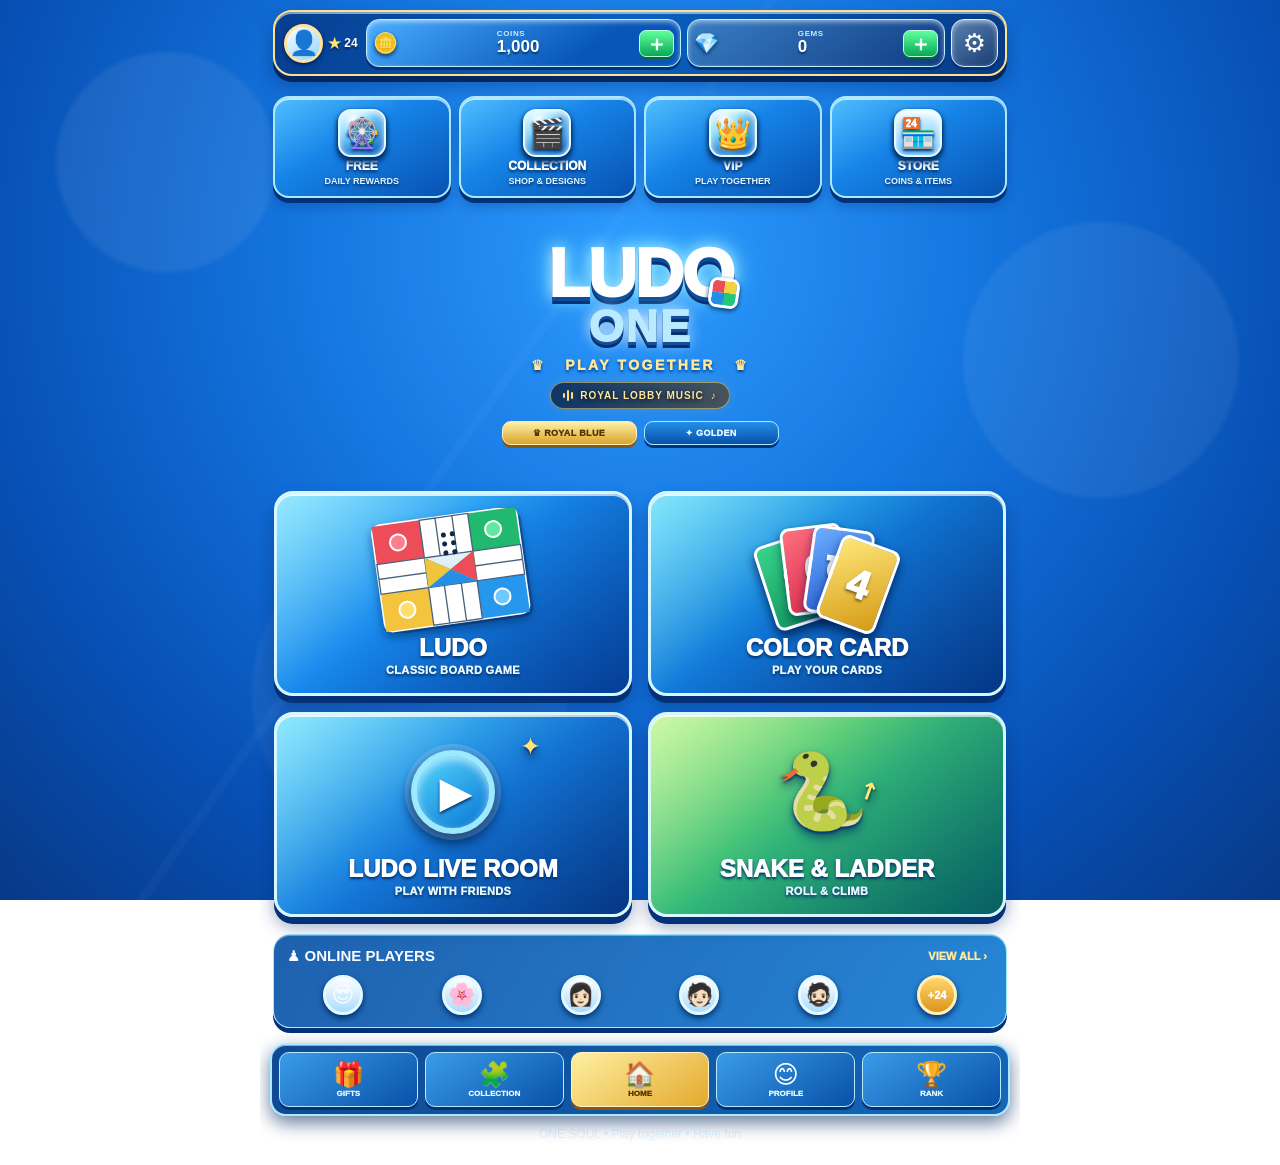
==== index.html @ 51351e47 "Update index.html" ====
<!doctype html>
<html lang="en">
<head>
<meta charset="utf-8">
<meta name="viewport" content="width=device-width,initial-scale=1,maximum-scale=1,user-scalable=no">
<meta name="theme-color" content="#07152f">
<title>ONE SOUL — Play Together</title>
<style>
:root{--bg:#06132c;--panel:#10284d;--line:#70dcff;--gold:#ffd66b;--muted:#b9cce7;--red:#ef405b;--green:#18c987;--yellow:#f5c844;--blue:#329bff}
*{box-sizing:border-box}body{margin:0;min-height:100vh;color:#f7fbff;font-family:Inter,Arial,system-ui,sans-serif;background:radial-gradient(ellipse at 50% -8%,#245aa0 0,#102b57 32%,#06152f 72%,#030a1b 100%)}button,input,select{font:inherit}button{cursor:pointer;color:inherit;border:0}.screen{display:none;min-height:100vh;max-width:760px;margin:auto;padding:14px 15px 28px}.screen.active{display:block}.top{display:flex;align-items:center;justify-content:space-between;gap:9px;padding:10px 12px;margin-bottom:15px;border:1px solid #8feaff66;border-radius:17px;background:linear-gradient(120deg,#0b2046eF,#1b4c85df);box-shadow:0 9px 24px #0005}.brand{font-size:clamp(14px,4vw,20px);font-weight:1000;letter-spacing:.7px;text-shadow:0 0 12px #4bdcff}.btn{padding:10px 13px;border-radius:12px;background:linear-gradient(180deg,#31caff,#0860d7);border:1px solid #a5edff;box-shadow:0 4px 0 #063477;font-weight:900}.btn:active,.wide:active,.game:active{transform:translateY(2px);filter:brightness(1.08)}.panel{padding:17px;border-radius:22px;border:1px solid #72dfff99;background:linear-gradient(145deg,#173c70eF,#0a1d3eF2);box-shadow:0 12px 28px #0005,inset 0 1px #ffffff25}h2{text-align:center;margin:5px 0 15px;font-size:21px;text-shadow:0 2px 10px #42bfff}.note{text-align:center;color:var(--muted);font-size:12px;line-height:1.5;margin:10px 0}.logo{text-align:center;font-size:clamp(58px,16vw,94px);font-weight:1000;line-height:.83;letter-spacing:-5px;margin:27px 0 13px;text-shadow:0 5px 0 #06112a,0 0 30px #48dfff}.logo .crown{display:block;font-size:43px;letter-spacing:0;margin-bottom:10px}.logo span:last-child{display:block;color:#ffdb55;text-shadow:0 5px 0 #814000,0 0 23px #ffc83d}.tagline{text-align:center;color:#d9f5ff;font-size:clamp(15px,4vw,21px);font-weight:800;text-shadow:0 0 13px #4bdcff;margin:18px 0 20px}.wallet{display:grid;grid-template-columns:1fr 1fr;gap:11px;margin:16px 0 5px}.wallet button,.wallet>div{padding:13px 8px;border-radius:17px;border:1px solid #a4eaff;background:linear-gradient(145deg,#174a8b,#0a2047);box-shadow:0 5px 0 #020b20;text-align:center;font-weight:900}.wallet strong{display:block;font-size:23px;color:var(--gold);margin-top:4px}.wallet .diamond strong{color:#9beaff}.subline{text-align:center;color:#c4d9f2;font-size:11px;margin:8px 0 15px}.menu{display:grid;grid-template-columns:repeat(2,minmax(0,1fr));gap:13px;margin:18px 0}.game{position:relative;overflow:hidden;min-height:155px;border-radius:24px;border:2px solid #d8f8ff;background:linear-gradient(145deg,#3bd8ff,#1262d5 58%,#09245f);box-shadow:0 8px 0 #02091c,0 0 22px #35cfff35,inset 0 1px #fff;font-size:21px;font-weight:1000;text-shadow:0 3px 5px #001638}.game:before{content:"";position:absolute;inset:0;background:linear-gradient(135deg,#ffffff38,transparent 42%,#00113b55)}.game b{display:block;font-size:57px;margin-bottom:8px;filter:drop-shadow(0 5px 4px #00143c99)}.game>*{position:relative}.g2{background:linear-gradient(145deg,#61ffd0,#0aa77e 58%,#064d69)}.g3{background:linear-gradient(145deg,#b6ff8d,#18b982 58%,#07506c)}.wide{width:100%;padding:13px;border-radius:14px;background:linear-gradient(#2ed1ff,#0758d0);border:1px solid #b5f2ff;box-shadow:0 5px 0 #05285f;font-weight:1000}.gold{background:linear-gradient(#ffe38a,#df8a12)!important;color:#4d2800!important;border-color:#fff0b7!important;box-shadow:0 5px 0 #7e4505!important}.select-grid{display:grid;grid-template-columns:1fr 1fr;gap:13px;margin:20px 0}.select-card{min-height:160px;border-radius:22px;border:1px solid #b5efff;background:linear-gradient(145deg,#2368b7,#0b2555);box-shadow:0 7px 0 #020b20;padding:15px 8px;font-weight:1000}.select-card b{display:block;font-size:47px;margin-bottom:8px}.select-card small{display:block;color:#d2edff;font-size:11px;margin-top:7px}.field{margin:12px 0}.field label{display:block;font-weight:900;margin-bottom:6px}.field input,.field select,input[type=text]{width:100%;padding:12px;border:1px solid #8adfff;border-radius:11px;background:#f8fbff;color:#10264a}.profilepreview{display:flex;justify-content:center;margin:12px}.avatar{width:66px;height:66px;border-radius:50%;display:grid;place-items:center;background:linear-gradient(#fff,#a9d8ff);color:#143b78;font-size:32px;overflow:hidden;border:2px solid #d9f8ff;box-shadow:0 4px 12px #0005}.avatar img{width:100%;height:100%;object-fit:cover}.players{display:grid;grid-template-columns:1fr 1fr;gap:9px;margin:10px 0}.player{display:flex;align-items:center;gap:7px;min-width:0;padding:7px;border-radius:15px;background:linear-gradient(135deg,#1c5797,#09244d);border:1px solid #65c9ff66;box-shadow:0 4px 0 #020b20}.player.active{outline:2px solid #ffe17a;box-shadow:0 0 15px #ffe17a66}.player .avatar{width:39px;height:39px;flex:0 0 39px;font-size:20px}.pinfo{min-width:0;flex:1;text-align:center}.pname{font-size:clamp(10px,3vw,14px);font-weight:1000;white-space:nowrap;overflow:hidden;text-overflow:ellipsis}.status{font-size:9px;color:#c8f5e1;margin-top:3px}.mini-dice{width:43px;height:43px;flex:0 0 43px;border-radius:10px;background:linear-gradient(#fff,#d8e9ff);color:#12366b;font-size:25px;font-weight:1000;box-shadow:0 3px 0 #7895bd;padding:0}.mini-dice:disabled{opacity:.4}.rolling{animation:spin .35s linear infinite}@keyframes spin{to{transform:rotate(360deg)}}.board-shell{padding:7px;border-radius:22px;background:linear-gradient(145deg,#dffaff,#20527f 20%,#020b20 85%);border:2px solid #c7f5ff;box-shadow:0 13px 25px #0009,0 0 25px #20caff55}.board{position:relative;width:100%;aspect-ratio:1;display:grid;grid-template-columns:repeat(15,1fr);grid-template-rows:repeat(15,1fr);gap:1px;background:#6f8aa7;border:2px solid white;overflow:hidden;border-radius:7px}.cell{position:relative;display:flex;align-items:center;justify-content:center;min-width:0;min-height:0;background:linear-gradient(145deg,#fff,#dce8f5)}.cell.path{background:linear-gradient(145deg,#fff,#e5eef8)}.cell.redhome{background:linear-gradient(145deg,#ff8294,#b90032)}.cell.greenhome{background:linear-gradient(145deg,#83ffc1,#007a49)}.cell.yellowhome{background:linear-gradient(145deg,#fff1a0,#a87900)}.cell.bluehome{background:linear-gradient(145deg,#9be0ff,#0056a6)}.cell.home-lane.redlane{background:#ff718b}.cell.home-lane.greenlane{background:#49e99a}.cell.home-lane.yellowlane{background:#ffdf49}.cell.home-lane.bluelane{background:#50baff}.cell.safe:after{content:"★";font-size:clamp(7px,2vw,14px);color:#49627e;text-shadow:0 1px white}.yard{position:absolute;width:40%;height:40%;padding:5%;display:grid;grid-template-columns:1fr 1fr;grid-template-rows:auto 1fr 1fr;gap:7%;z-index:4;border:2px solid #fff;border-radius:5px;box-shadow:inset 0 0 18px #001b4d66,0 4px 8px #00132b99}.yard.inactive{display:none}.redyard{top:0;left:0;background:linear-gradient(145deg,#ff657d,#8d0028)}.greenyard{top:0;right:0;background:linear-gradient(145deg,#59f0a8,#004b2c)}.yellowyard{bottom:0;right:0;background:linear-gradient(145deg,#fff08b,#785300)}.blueyard{bottom:0;left:0;background:linear-gradient(145deg,#67caff,#003568)}.yard-name{grid-column:1/-1;text-align:center;font-size:clamp(7px,1.8vw,12px);font-weight:1000;white-space:nowrap;overflow:hidden;text-overflow:ellipsis;text-shadow:0 2px 3px #00132b}.yard-slot{position:relative;border-radius:50%;background:radial-gradient(circle at 30% 22%,#fff,#dce8f5 75%,#9bb2cc);border:2px solid white;box-shadow:inset 0 3px 6px #61799466,0 3px 5px #00132b99}.centerpiece{position:absolute;left:40%;top:40%;width:20%;height:20%;z-index:2;background:conic-gradient(#ef405b 0 25%,#18c987 0 50%,#f5c844 0 75%,#329bff 0);clip-path:polygon(50% 0,100% 50%,50% 100%,0 50%);border:2px solid white;filter:drop-shadow(0 3px 4px #00132b)}.token{position:absolute;width:78%;height:88%;z-index:5;padding:0;border:0;background:transparent;overflow:visible;filter:drop-shadow(0 3px 3px #00132dcc)}.pawn-body{position:absolute;left:12%;bottom:2%;width:76%;height:58%;clip-path:polygon(34% 0,66% 0,100% 100%,0 100%);background:linear-gradient(90deg,var(--pd),var(--pm) 25%,var(--pl) 45%,white 50%,var(--pm) 75%,var(--pd));display:block}.pawn-neck{position:absolute;left:39%;top:34%;width:22%;height:22%;background:linear-gradient(90deg,var(--pd),var(--pl),white,var(--pm),var(--pd));display:block}.pawn-head{position:absolute;left:23%;top:0;width:54%;height:54%;border-radius:50%;background:radial-gradient(ellipse at 30% 22%,white,var(--pl) 24%,var(--pm) 60%,var(--pd));border:1px solid white;box-shadow:inset -4px -5px 7px #0008,0 3px 5px #00132dcc;display:block}.token.red{--pd:#85001e;--pm:#ed123b;--pl:#ff9bad}.token.green{--pd:#004c29;--pm:#08ad5c;--pl:#a0ffd0}.token.yellow{--pd:#805000;--pm:#efb900;--pl:#fff2a0}.token.blue{--pd:#00356e;--pm:#087bdc;--pl:#a9e2ff}.token.selectable{outline:2px solid #fff;outline-offset:2px;border-radius:50%;animation:pulse .7s infinite alternate}@keyframes pulse{to{outline-color:#ffe66d;filter:drop-shadow(0 0 5px #ffe66d)}}.yard-slot .token{width:86%;height:88%}.turnline{text-align:center;color:#ffe58b;font-weight:1000;margin:11px 0 5px}.chat{margin-top:12px;background:#071a3c;border:1px solid #4ca9e8;border-radius:15px;padding:10px}.messages{height:76px;overflow:auto;background:#102d61;border-radius:9px;padding:7px;font-size:12px}.msg{padding:5px 9px;margin:3px 0;width:max-content;max-width:90%;background:#c5f4ff;color:#092453;border-radius:10px;font-weight:700}.msg.me{margin-left:auto;background:#d7ffb8}.chatrow{display:flex;gap:6px;margin-top:7px}.chatrow input{min-width:0;flex:1;border-radius:9px;padding:9px;border:1px solid #8bdcff}.emoji{display:flex;gap:5px;overflow:auto;margin:7px 0}.emoji button{background:#183d91;border-radius:8px;padding:5px;font-size:18px}.card{height:170px;width:125px;margin:20px auto;background:#fff;color:#16316c;border:5px solid #ffe26a;border-radius:16px;display:grid;place-items:center;font-size:55px;font-weight:1000}.gift-grid{display:grid;grid-template-columns:repeat(2,1fr);gap:10px;margin-top:14px}.gift-item{border:1px solid #ffe5a0;border-radius:16px;padding:12px 8px;text-align:center;background:linear-gradient(145deg,#274f91,#0a2356);box-shadow:0 4px 0 #020d2d}.gift-emoji{font-size:34px}.gift-item b{display:block;margin:5px}.gift-item small{display:block;color:#ffe98b;margin-bottom:8px}.gift-item button{width:100%;border-radius:9px;padding:8px;background:linear-gradient(#ffdf74,#e58b12);color:#512800;font-weight:1000}.snakeboard{display:grid;grid-template-columns:repeat(10,1fr);gap:2px;background:#06143b;padding:4px}.snakecell{aspect-ratio:1;background:#eaf5ff;color:#13295c;display:grid;place-items:center;font-size:clamp(8px,2.3vw,14px);font-weight:900}.online-row{display:flex;justify-content:space-between;align-items:center;padding:10px 12px;margin:8px 0;border-radius:12px;background:#0b2852;border:1px solid #4d9bd0}.dot{display:inline-block;width:8px;height:8px;border-radius:50%;background:#24e28e;margin-right:6px;box-shadow:0 0 8px #24e28e}.muted{color:#bfd4ed;font-size:12px}@media(max-width:390px){.screen{padding:10px}.game{min-height:135px}.player{gap:4px;padding:5px}.player .avatar{width:34px;height:34px;flex-basis:34px}.mini-dice{width:37px;height:37px;flex-basis:37px}.board-shell{padding:5px}.yard{padding:4.8%;gap:6%}}
</style>

<style id="royal-theme-upgrade">
/* ONE SOUL visual upgrade — presentation only; original game logic is preserved. */
:root{--royal-navy:#07142f;--royal-blue:#123b79;--royal-mid:#1d56a5;--royal-gold:#e9bd58;--royal-light:#fff0bd}
body{background:radial-gradient(ellipse at 50% -12%,#285ca5 0,#142f61 34%,#07142f 74%,#030817 100%);background-attachment:fixed}
.screen{max-width:790px;padding:clamp(12px,3vw,22px) clamp(11px,3vw,20px) 32px}
.top{border:1px solid #e8c76c88;background:linear-gradient(120deg,#081a3bF2,#174783ed 58%,#0b2449f2);box-shadow:0 10px 28px #0007,inset 0 1px #ffffff24;backdrop-filter:blur(10px)}
.brand{color:#fff3c8;text-shadow:0 0 14px #e6bd5b66;letter-spacing:1px}
.panel{border:1px solid #e6c36d99;background:linear-gradient(145deg,#173b70f2,#091b3bf5);box-shadow:0 15px 34px #0007,inset 0 1px #ffffff24}
h2{color:#ffe5a0;text-shadow:0 2px 12px #d49a2d55}
.btn,.wide{background:linear-gradient(180deg,#2b68b7,#103b7e);border:1px solid #e8ce8a;box-shadow:0 4px 0 #061b3d,0 7px 18px #0004}
.btn{border-radius:13px}.wide{border-radius:15px;letter-spacing:.35px}
.gold{background:linear-gradient(180deg,#fff0b4,#dca83e 58%,#a86c18)!important;color:#392303!important;border:1px solid #fff1bd!important;box-shadow:0 5px 0 #68420f,0 8px 18px #0005!important}
.logo{color:#fff5d4;text-shadow:0 5px 0 #07152d,0 0 32px #5aaaff}
.logo span:last-child{color:#f5d47a;text-shadow:0 4px 0 #70450c,0 0 24px #e8b84f}
.tagline{color:#f0e5c7;text-shadow:0 0 13px #397ac4}
.wallet button,.wallet>div{border:1px solid #e6c66f;background:linear-gradient(145deg,#1b4c8b,#0a2046);box-shadow:0 5px 0 #06132c,0 8px 18px #0004}
.wallet strong{color:#ffe09a}.wallet .diamond strong{color:#b8e7ff}
.game{border:1px solid #f4d88d;background:linear-gradient(145deg,#4c8dd1,#1a4d94 60%,#0b2452);box-shadow:0 8px 0 #06132b,0 0 22px #e1b85820,inset 0 1px #fff8;border-radius:22px}
.game.g2{background:linear-gradient(145deg,#d7b75f,#98702a 60%,#513913)}
.game.g3{background:linear-gradient(145deg,#b9d9a1,#3b815e 60%,#164432)}
.select-card{border:1px solid #e7ca7d;background:linear-gradient(145deg,#2864a9,#0b2857);box-shadow:0 7px 0 #06132b,0 9px 20px #0004}
.select-card small{color:#f4e6c3}
.player{background:linear-gradient(135deg,#1b4d85,#0a2044);border:1px solid #d4b45f77;box-shadow:0 4px 0 #06132b}
.player.active{outline:2px solid #f4d47e;box-shadow:0 0 17px #eac45c66}
.board-shell{background:linear-gradient(145deg,#fff0bd,#9c7939 20%,#07142d 85%);border:2px solid #f1d58b;box-shadow:0 14px 28px #000a,0 0 24px #d7ad4b35}
.turnline{color:#ffe5a0;text-shadow:0 1px 8px #0008}
.chat{background:#081a38;border:1px solid #b48c42}.messages{background:#102a51}
.chatrow input{border:1px solid #d8bd77}
.note,.subline{color:#d7e2f3}
.field label{color:#ffebbd}
.royal-theme-switch{display:flex;gap:9px;justify-content:center;flex-wrap:wrap;margin:15px 0 10px}
.royal-theme-switch button{min-width:135px;padding:10px 15px;border-radius:999px;border:1px solid #f1d78f;background:linear-gradient(145deg,#163d73,#091c3b);color:#fff1c5;font-weight:900;letter-spacing:.35px;box-shadow:0 4px 12px #0004}
.royal-theme-switch button[aria-pressed="true"]{background:linear-gradient(145deg,#fff0b4,#d9a33a);color:#382506;box-shadow:0 0 0 2px #fff4cf,0 5px 15px #0005}
body[data-theme="golden"]{background:radial-gradient(ellipse at 50% -10%,#73521e 0,#30254a 34%,#111329 76%,#070914 100%)}
body[data-theme="golden"] .top{background:linear-gradient(120deg,#211936f5,#59401ff0 58%,#1a1930f5);border-color:#f5d98b}
body[data-theme="golden"] .panel{background:linear-gradient(145deg,#40304a,#17182e);border-color:#eac56b}
body[data-theme="golden"] .btn,body[data-theme="golden"] .wide{background:linear-gradient(180deg,#f4d985,#b98229);color:#382409;border-color:#fff0bd;box-shadow:0 4px 0 #68451b,0 7px 18px #0005}
body[data-theme="golden"] .gold,body[data-theme="golden"] .royal-theme-switch button[aria-pressed="true"]{background:linear-gradient(180deg,#fff2bd,#d6a13d)!important;color:#382409!important}
body[data-theme="golden"] .brand,body[data-theme="golden"] h2,body[data-theme="golden"] .turnline{color:#ffe8a8}
body[data-theme="golden"] .logo span:last-child{color:#ffe19a}
body[data-theme="golden"] .game{background:linear-gradient(145deg,#f0d27d,#a8782c 60%,#5b3c16);border-color:#fff0bd}
body[data-theme="golden"] .game.g2{background:linear-gradient(145deg,#d7bd83,#8a6334 60%,#46301b)}
body[data-theme="golden"] .game.g3{background:linear-gradient(145deg,#c5d2a0,#71844a 60%,#344522)}
body[data-theme="golden"] .select-card,body[data-theme="golden"] .wallet button,body[data-theme="golden"] .wallet>div,body[data-theme="golden"] .player{background:linear-gradient(145deg,#5b472b,#282039);border-color:#e6c36e}
body[data-theme="golden"] .board-shell{background:linear-gradient(145deg,#fff2c5,#a77b32 20%,#19172b 85%);border-color:#ffe6a0}
body[data-theme="golden"] .chat{background:#19172d;border-color:#b8914d}
@media(min-width:600px){.menu{gap:16px}.game{min-height:170px}.panel{padding:22px}}
@media(prefers-reduced-motion:no-preference){.game,.btn,.wide,.select-card{transition:transform .16s ease,filter .16s ease,box-shadow .16s ease}.game:hover,.select-card:hover{filter:brightness(1.08);transform:translateY(-2px)}}
</style>

<style id="one-soul-shop-styles">
.shop-tabs{display:grid;grid-template-columns:repeat(3,1fr);gap:7px;margin:14px 0}
.shop-tab{padding:11px 4px;border-radius:11px;border:1px solid #d9c17b;background:linear-gradient(145deg,#153d73,#091d3c);font-size:clamp(10px,2.8vw,13px);font-weight:1000;color:#fff0c5}
.shop-tab.active{background:linear-gradient(145deg,#fff0b4,#d5a13c);color:#382506;box-shadow:0 0 0 2px #fff2c9}
.shop-grid{display:grid;grid-template-columns:repeat(2,minmax(0,1fr));gap:10px}.shop-preview{border-radius:12px;border:1px solid #ffffff66;box-shadow:inset 0 2px 10px #fff5,0 4px 9px #0005}.shop-item{position:relative;overflow:hidden}.shop-item:before{content:"";position:absolute;inset:0;background:linear-gradient(135deg,#ffffff18,transparent 45%,#0003);pointer-events:none}.shop-item>*{position:relative}.shop-buy-row{display:grid;grid-template-columns:1fr 1fr;gap:5px}.shop-item button.buy-coin{background:linear-gradient(145deg,#ffe78b,#c58a22);color:#432900}.shop-item button.buy-diamond{background:linear-gradient(145deg,#d8fbff,#46b9ec);color:#07395c}.shop-item button:disabled{opacity:.55;filter:grayscale(.5)}.shop-count{font-size:11px;color:#cdeaff;margin:8px 0}.shop-item .shop-price{line-height:1.5}.shop-preview.board-preview{height:75px;width:100%;max-width:140px;margin:0 auto 7px;border:5px solid var(--preview-edge);background:linear-gradient(135deg,var(--preview-light),var(--preview-dark));position:relative}.shop-preview.board-preview:after{content:"";position:absolute;inset:8px;background:repeating-linear-gradient(90deg,#ffffffb8 0 8px,transparent 8px 16px),repeating-linear-gradient(0deg,#ffffff80 0 8px,transparent 8px 16px);opacity:.45}.shop-preview.pawn-preview{font-size:46px;color:var(--preview-light);text-shadow:0 2px 0 var(--preview-dark),0 0 12px var(--preview-light)}.shop-preview.dice-preview{width:62px;height:62px;margin:0 auto 9px;border-radius:15px;background:linear-gradient(145deg,var(--preview-light),var(--preview-dark));border:2px solid #fff9;color:var(--preview-ink);font-size:38px;box-shadow:inset 0 2px 8px #fff9,0 5px 8px #0006}
.shop-item{min-width:0;padding:12px 8px;border:1px solid #e7cc83;border-radius:15px;text-align:center;background:linear-gradient(145deg,#204d85,#091d40);box-shadow:0 4px 0 #030d20}
.shop-preview{height:66px;display:grid;place-items:center;font-size:39px;margin-bottom:4px}
.shop-item b{display:block;font-size:14px}
.shop-price{display:block;color:#ffe28a;font-size:12px;font-weight:1000;margin:6px 0 9px}
.shop-item button{width:100%;padding:9px 5px;border-radius:9px;background:linear-gradient(#ffe89a,#d99b2e);color:#422a08;font-weight:1000;font-size:12px}
.shop-item button.equipped{background:linear-gradient(#6effc0,#159b70);color:#032e20}
body[data-board="ice"] .board-shell{background:linear-gradient(145deg,#eaffff,#66b7d4 22%,#102c54 85%);border-color:#b9f5ff}
body[data-board="ice"] .cell.path{background:linear-gradient(145deg,#fff,#c9f3ff)}
body[data-board="emerald"] .board-shell{background:linear-gradient(145deg,#d5ffe7,#168b65 22%,#052c29 85%);border-color:#9dffd0}
body[data-board="emerald"] .cell.path{background:linear-gradient(145deg,#f0fff5,#b8ead0)}
body[data-board="royalgold"] .board-shell{background:linear-gradient(145deg,#fff4c4,#b98732 22%,#33200c 85%);border-color:#ffe39a}
body[data-board="royalgold"] .cell.path{background:linear-gradient(145deg,#fffdf1,#f1dfb1)}
.token.pawn-crystal .pawn-head,.token.pawn-crystal .pawn-body,.token.pawn-crystal .pawn-neck{filter:brightness(1.35) saturate(.55);box-shadow:0 0 7px #d8f8ff}
.token.pawn-neon .pawn-head,.token.pawn-neon .pawn-body,.token.pawn-neon .pawn-neck{filter:saturate(1.8) brightness(1.15)}
.token.pawn-golden .pawn-head,.token.pawn-golden .pawn-body,.token.pawn-golden .pawn-neck{filter:sepia(.7) saturate(1.8) brightness(1.2)}
.mini-dice.dice-golden{background:linear-gradient(145deg,#fff1a6,#d79a20);color:#563500;box-shadow:0 3px 0 #85540c}
.mini-dice.dice-crystal{background:linear-gradient(145deg,#fff,#9eeaff);color:#075078;box-shadow:0 3px 0 #579dbd}
 .mini-dice.dice-royal{background:linear-gradient(145deg,#d9c4ff,#6941bd);color:#fff;box-shadow:0 3px 0 #38216d}
body[data-board-light] .board-shell{background:linear-gradient(145deg,var(--board-light),var(--board-dark) 28%,#07142d 88%);border-color:var(--board-light);box-shadow:0 14px 28px #000a,0 0 24px var(--board-light)}
body[data-board-light] .cell.path{background:linear-gradient(145deg,#fff,var(--board-cell,#dcecff))}
.mini-dice{background:linear-gradient(145deg,var(--dice-light,#fff),var(--dice-dark,#d8e9ff));color:var(--dice-ink,#12366b);border:1px solid #ffffffaa}
</style>

<style id="one-soul-reference-arcade-theme">
/* Reference-matched bright blue 3D arcade presentation. Original gameplay JS is untouched. */
:root{--arcade-blue:#0875dc;--arcade-deep:#064aab;--arcade-gold:#ffd66b;--arcade-cyan:#8ceaff}
body{background:radial-gradient(ellipse at 50% 28%,#2d9bff 0,#1475df 38%,#0750b5 73%,#073987 100%);background-attachment:fixed}
body:before{content:"";position:fixed;inset:0;pointer-events:none;z-index:-1;background:radial-gradient(circle at 13% 18%,#ffffff12 0 8%,transparent 8.5%),radial-gradient(circle at 86% 40%,#ffffff10 0 11%,transparent 11.5%),radial-gradient(circle at 32% 77%,#ffffff0b 0 14%,transparent 14.5%),linear-gradient(125deg,transparent 0 40%,#ffffff08 40.2% 40.6%,transparent 40.8% 100%)}
.screen{max-width:760px}
/* Main home screen */
.home-screen{padding:10px 13px 22px!important;overflow:hidden;position:relative}
.arcade-topbar{display:grid;grid-template-columns:auto minmax(0,1fr) minmax(0,.82fr) auto;gap:6px;align-items:center;padding:7px;border:2px solid #ffe08b;border-radius:19px;background:linear-gradient(110deg,#063b8beF,#075fbeeF 48%,#06367feF);box-shadow:0 6px 0 #05265f,0 10px 20px #00245e66,inset 0 2px 0 #ffffff80}
.arcade-profile,.arcade-wallet,.arcade-settings{min-width:0;min-height:48px;display:flex;align-items:center;justify-content:center;gap:5px;border:1px solid #bceeff;border-radius:13px;background:linear-gradient(145deg,#4aaeff,#0756b8 70%);box-shadow:inset 0 2px 5px #fff8,0 3px 0 #043276;padding:4px;color:#fff}
.arcade-profile{border:0;background:transparent;box-shadow:none;padding:0 2px;gap:4px}
.arcade-avatar{width:39px;height:39px;border-radius:50%;display:grid;place-items:center;background:linear-gradient(145deg,#fff,#8fd5ff);border:3px solid #ffe39a;font-size:24px;box-shadow:0 2px 5px #001f59}
.arcade-level{display:flex;align-items:center;gap:2px;color:#ffe56c;text-shadow:0 2px 2px #00265c;font-size:17px}.arcade-level strong{font-size:12px;color:#fff}
.arcade-wallet{justify-content:space-between;padding:4px 6px;gap:3px}.wallet-icon{font-size:20px;filter:drop-shadow(0 2px 2px #00366d)}.wallet-number{min-width:0;display:flex;flex-direction:column;align-items:flex-start;line-height:1.05}.wallet-number small{font-size:8px;letter-spacing:.6px;color:#c9edff;font-weight:900}.wallet-number strong{font-size:clamp(12px,3.4vw,17px);white-space:nowrap;text-shadow:0 2px 2px #00366d}.arcade-wallet i{font-style:normal;font-size:21px;font-weight:1000;line-height:1;background:linear-gradient(#61ff9e,#08a957);border:1px solid #c4ffdc;border-radius:7px;padding:2px 6px;box-shadow:0 2px 0 #056b3b}.arcade-wallet.gems{background:linear-gradient(145deg,#397fc4,#103c83)}.arcade-settings{width:47px;font-size:26px;background:linear-gradient(145deg,#5b82b1,#193c72);border-color:#d7efff}
.arcade-shortcuts{display:grid;grid-template-columns:repeat(4,minmax(0,1fr));gap:8px;margin:16px 0 4px}
.arcade-shortcuts button{min-width:0;min-height:102px;padding:8px 3px 7px;display:flex;flex-direction:column;align-items:center;justify-content:center;gap:3px;border:2px solid #a9eaff;border-radius:16px;background:linear-gradient(150deg,#51bfff 0,#1684e8 42%,#0752b2 100%);box-shadow:0 5px 0 #043278,0 8px 12px #00347755,inset 0 2px 0 #ffffffa8;color:#fff;text-shadow:0 2px 3px #00316c}
.shortcut-art{width:48px;height:48px;display:grid;place-items:center;border-radius:13px;border:2px solid #e3faff;background:radial-gradient(circle at 30% 20%,#fff,#7ed9ff 34%,#1876d0 78%);box-shadow:inset 0 2px 7px #fff,0 3px 5px #00316b;font-size:29px;filter:drop-shadow(0 2px 2px #00366e)}
.shortcut-art.crown-art{color:#ffe77b;text-shadow:0 2px 1px #995900}.shortcut-art.store-art{background:linear-gradient(#e9faff,#56b9ff)}.arcade-shortcuts b{font-size:clamp(9px,2.7vw,12px);font-weight:1000;line-height:1.05}.arcade-shortcuts small{font-size:clamp(7px,1.9vw,9px);font-weight:900;color:#dff6ff;text-align:center;white-space:nowrap}
.arcade-logo{position:relative;text-align:center;margin:23px 0 20px;padding:9px 0 8px}.arcade-logo-main{font-size:clamp(39px,11vw,68px);font-weight:1000;letter-spacing:-2px;line-height:.95;color:#fff;text-shadow:0 4px 0 #0a4d9b,0 7px 0 #053274,0 0 15px #b5f3ff,0 0 29px #5ed4ff}.arcade-logo-main span{display:block;font-size:.66em;color:#b9eaff;letter-spacing:2px;text-shadow:0 3px 0 #164e9b,0 6px 0 #06306b,0 0 15px #fff}.arcade-logo-mark{position:absolute;left:calc(50% + 69px);top:46px;width:30px;height:30px;border:3px solid #fff;border-radius:8px;overflow:hidden;display:grid;grid-template-columns:1fr 1fr;grid-template-rows:1fr 1fr;transform:rotate(8deg);box-shadow:0 2px 5px #00346e}.arcade-logo-mark i:nth-child(1){background:#ed4c59}.arcade-logo-mark i:nth-child(2){background:#f5d13d}.arcade-logo-mark i:nth-child(3){background:#238ee9}.arcade-logo-mark i:nth-child(4){background:#23c978}.arcade-tagline{margin-top:9px;font-size:clamp(10px,3vw,14px);font-weight:1000;letter-spacing:2.5px;color:#ffe89c;text-shadow:0 2px 3px #00418c}
.royal-theme-switch{display:flex;justify-content:center;gap:7px;margin-top:12px}.royal-theme-switch button{padding:6px 10px;border:1px solid #aeeaff;border-radius:9px;background:linear-gradient(#258fe9,#0751aa);color:#e8f8ff;font-size:9px;font-weight:1000;box-shadow:0 3px 0 #043276}.royal-theme-switch button[aria-pressed="true"]{background:linear-gradient(#fff0a7,#dba32c);border-color:#fff2bd;color:#523500;box-shadow:0 3px 0 #8a590e}
.arcade-games{display:grid;grid-template-columns:repeat(2,minmax(0,1fr));gap:13px;margin:0 1px 17px}
.arcade-game{position:relative;min-width:0;min-height:174px;padding:8px 7px 11px;overflow:hidden;display:flex;flex-direction:column;align-items:center;justify-content:center;gap:3px;border:3px solid #d7f7ff;border-radius:19px;background:linear-gradient(145deg,#64dfff 0,#1687ed 48%,#0646a7 100%);box-shadow:0 7px 0 #043078,0 10px 17px #002c6d66,inset 0 2px 0 #ffffffc9;color:white;text-shadow:0 2px 3px #00306c}
.arcade-game:before{content:"";position:absolute;inset:0;pointer-events:none;background:linear-gradient(135deg,#fff5,transparent 38%,#002b7050)}.arcade-game>*{position:relative}.game-art{height:104px;width:100%;display:flex;align-items:center;justify-content:center;filter:drop-shadow(0 5px 5px #00285e88)}.ludo-art svg{width:100%;height:100%;max-width:185px}.arcade-game strong{font-size:clamp(17px,5vw,24px);font-weight:1000;line-height:1.04}.arcade-game small{font-size:clamp(8px,2.4vw,11px);font-weight:1000;letter-spacing:.35px;color:#e5f8ff}
.cards-card{background:linear-gradient(145deg,#49dafa,#1179d9 48%,#063c91)}.cards-art{position:relative;max-width:190px}.playing-card{position:absolute;width:62px;height:88px;border:3px solid white;border-radius:9px;display:grid;place-items:center;font-size:40px;font-weight:1000;color:white;text-shadow:0 2px 3px #0007;box-shadow:0 5px 9px #001d4d88}.card-green{background:linear-gradient(145deg,#39d58c,#07834e);transform:rotate(-18deg) translate(-34px,0)}.card-red{background:linear-gradient(145deg,#ff7180,#cf1c42);transform:rotate(-7deg) translate(-12px,-3px)}.card-blue{background:linear-gradient(145deg,#6cafff,#1b4fca);transform:rotate(8deg) translate(12px,-1px)}.card-yellow{background:linear-gradient(145deg,#ffe77a,#d59b14);transform:rotate(20deg) translate(34px,2px)}
.live-card{background:linear-gradient(145deg,#5bdfff,#1479dc 53%,#063c8e)}.live-art{position:relative}.live-play{width:84px;height:84px;border-radius:50%;display:grid;place-items:center;padding-left:6px;font-size:43px;background:linear-gradient(145deg,#55d7ff,#0874d2);border:6px solid #9deaff;box-shadow:0 0 0 6px #ffffff28,inset 0 4px 8px #fff9,0 6px 12px #00336d}.live-spark{position:absolute;top:3px;right:24%;font-size:25px;color:#ffe47b}.snake-card{background:linear-gradient(145deg,#b7f77b,#31b979 50%,#08765e)}.snake-art{font-size:75px}.snake-art b{font-size:24px;color:#ffe77e;transform:rotate(-25deg);margin-left:-10px;text-shadow:0 2px 2px #145a35}
.arcade-online{margin:14px 0 15px;padding:12px 13px;border:1px solid #9ceaff;border-radius:17px;background:linear-gradient(120deg,#0d55a8ed,#167dd3ed);box-shadow:0 5px 0 #043276,inset 0 1px #ffffff66}.online-title{display:flex;align-items:center;justify-content:space-between;font-size:15px;font-weight:1000}.online-title button{background:transparent;color:#ffe89c;font-size:11px;font-weight:1000}.online-avatars{display:flex;align-items:center;justify-content:space-around;gap:7px;margin-top:10px}.online-avatars span{width:40px;height:40px;display:grid;place-items:center;border:3px solid #e5faff;border-radius:50%;background:linear-gradient(#fff,#a9dcff);font-size:22px;box-shadow:0 3px 6px #002e68}.online-avatars .online-count{font-size:11px;font-weight:1000;color:#fff;background:linear-gradient(#ffd66b,#dc941d);border-color:#fff0b8}
.arcade-bottom-nav{position:sticky;bottom:7px;z-index:15;display:grid;grid-template-columns:repeat(5,1fr);gap:7px;margin:13px -3px 0;padding:7px;border:2px solid #a9eaff;border-radius:16px;background:linear-gradient(120deg,#06418eF5,#0a60b7F5);box-shadow:0 7px 18px #00265d99,inset 0 1px #ffffff88;backdrop-filter:blur(8px)}.arcade-bottom-nav button{min-width:0;min-height:55px;display:flex;flex-direction:column;align-items:center;justify-content:center;gap:1px;border:1px solid #b7eaff;border-radius:10px;background:linear-gradient(145deg,#3b9ce9,#0751a9);box-shadow:0 3px 0 #043174;color:#fff}.arcade-bottom-nav button span{font-size:25px;line-height:1.1}.arcade-bottom-nav button small{font-size:8px;font-weight:1000;color:#e9faff}.arcade-bottom-nav button.nav-home{background:linear-gradient(145deg,#fff0a2,#e4a92d);border-color:#fff5c7;box-shadow:0 3px 0 #8b570d}.arcade-bottom-nav button.nav-home small{color:#563400}.arcade-footer{margin:9px 0 0;color:#e0f5ff}
/* Collection screen: the existing catalog and purchase/equip actions are retained. */
#shop{background:linear-gradient(180deg,#1677d9 0,#0750ad 100%);border-radius:0 0 20px 20px}
#shop .top{border:2px solid #ffe39a;background:linear-gradient(120deg,#0c5cba,#1688e8);box-shadow:0 5px 0 #06408b,inset 0 1px #fff8}
#shop .brand{font-size:clamp(18px,5vw,26px);color:#fff;text-shadow:0 3px 0 #06458e,0 0 12px #b7efff}
#shop .panel{border:2px solid #9eeaff;border-radius:22px;background:linear-gradient(145deg,#1a83e1,#0750a8);box-shadow:0 8px 0 #043b83,0 13px 22px #00316c77,inset 0 2px #fff6}
#shop .shop-tabs{gap:7px;margin:14px 0 16px}
#shop .shop-tab{min-height:51px;border:2px solid #b6eaff;border-radius:13px 13px 5px 5px;background:linear-gradient(145deg,#47a9f4,#1261c0);color:#fff;font-size:clamp(11px,3.1vw,15px);text-shadow:0 2px 2px #06458e;box-shadow:0 4px 0 #06418d}
#shop .shop-tab.active{background:linear-gradient(145deg,#b7d8ff,#75aef4);color:#fff;border-color:#d8edff;box-shadow:0 4px 0 #06418d;text-shadow:0 2px 2px #2760a5}
#shop .shop-grid{grid-template-columns:repeat(3,minmax(0,1fr));gap:10px}
#shop .shop-item{padding:9px 6px 8px;border:2px solid #a9eaff;border-radius:17px;background:linear-gradient(145deg,#55baff,#0873d6 65%,#0750a3);box-shadow:0 5px 0 #043778,0 7px 10px #002c6755,inset 0 1px #fff9}
#shop .shop-item b{font-size:clamp(9px,2.6vw,12px);color:#fff;text-shadow:0 2px 3px #03417e;line-height:1.2;min-height:26px}
#shop .shop-preview{height:92px;width:100%;margin:0 auto 7px;border-radius:13px;border:2px solid #d5f6ff;box-shadow:inset 0 3px 9px #fff9,0 4px 7px #00336d88}
#shop .shop-preview.board-preview{height:92px;max-width:none;border:6px solid var(--preview-edge);border-radius:50%;background:radial-gradient(circle at 35% 25%,var(--preview-light),var(--preview-dark));box-shadow:inset 0 2px 7px #fff9,0 4px 8px #00366d99}
#shop .shop-preview.board-preview:after{inset:7px;border:2px solid #ffffffaa;border-radius:50%;background:repeating-conic-gradient(from 0deg,#ffffff22 0 9deg,transparent 9deg 18deg);opacity:.9}
#shop .shop-preview.pawn-preview{height:92px;font-size:55px;display:grid;place-items:center;color:var(--preview-light);text-shadow:0 3px 0 var(--preview-dark),0 0 13px var(--preview-light)}
#shop .shop-preview.dice-preview{width:70px;height:70px;margin:10px auto 12px;border-radius:18px;font-size:45px}
#shop .shop-price{font-size:clamp(9px,2.4vw,11px);color:#fff2a8;margin:5px 0 7px;line-height:1.35}
#shop .shop-buy-row{grid-template-columns:1fr;gap:5px}
#shop .shop-item button{padding:8px 3px;font-size:clamp(9px,2.5vw,11px);border:1px solid #fff4;border-radius:9px;box-shadow:0 3px 0 #06417d}
#shop .shop-item button.buy-coin{background:linear-gradient(#ffe99a,#e5a72b);color:#573600}
#shop .shop-item button.buy-diamond{background:linear-gradient(#d8faff,#65caff);color:#073d6b}
#shop .shop-item button.equipped{background:linear-gradient(#8bffc5,#1db878);color:#06452e}
#shop .wallet>div{background:linear-gradient(145deg,#3ba5ed,#0754ad);border:1px solid #b8efff;box-shadow:0 4px 0 #043a7d}
#shop .wallet strong{color:#ffe58a}
#shop .note{color:#e0f5ff}
body[data-theme="golden"]{background:radial-gradient(ellipse at 50% 25%,#b98a3a 0,#76501f 42%,#352346 100%);background-attachment:fixed}body[data-theme="golden"] .arcade-topbar,body[data-theme="golden"] .arcade-shortcuts button,body[data-theme="golden"] .arcade-online,body[data-theme="golden"] .arcade-bottom-nav{background:linear-gradient(145deg,#795328,#35233c 70%,#1d1c38);border-color:#ffe5a0}body[data-theme="golden"] .arcade-game{background:linear-gradient(145deg,#f0d27d,#a8782c 60%,#5b3c16);border-color:#fff0bd}body[data-theme="golden"] .cards-card{background:linear-gradient(145deg,#d7bd83,#8a6334 60%,#46301b)}body[data-theme="golden"] .snake-card{background:linear-gradient(145deg,#c5d2a0,#71844a 60%,#344522)}body[data-theme="golden"] .arcade-logo-main span{color:#ffe19a}body[data-theme="golden"] #shop{background:linear-gradient(180deg,#9b7033,#46301d)}body[data-theme="golden"] #shop .panel{background:linear-gradient(145deg,#74532d,#33233a)}
@media(max-width:390px){.home-screen{padding-left:9px!important;padding-right:9px!important}.arcade-topbar{gap:4px;padding:5px}.arcade-avatar{width:34px;height:34px}.arcade-settings{width:39px}.arcade-wallet{padding:3px 4px}.arcade-wallet i{padding:2px 4px}.arcade-shortcuts{gap:6px}.arcade-shortcuts button{min-height:96px}.shortcut-art{width:43px;height:43px}.arcade-games{gap:10px}.arcade-game{min-height:157px}.game-art{height:90px}.playing-card{width:52px;height:76px;font-size:34px}#shop .shop-grid{gap:7px}#shop .shop-item{padding:8px 4px}#shop .shop-preview,#shop .shop-preview.board-preview,#shop .shop-preview.pawn-preview{height:79px}}
@media(min-width:600px){.arcade-games{gap:16px}.arcade-game{min-height:205px}.game-art{height:125px}.arcade-shortcuts{margin-top:20px}.arcade-logo{margin:34px 0 28px}}
</style>

<style id="ludo-betting-styles">
.ludo-bet-setup{margin-top:18px;padding:14px;border:1px solid #f1d78f;border-radius:17px;background:linear-gradient(145deg,#173f76,#091b3b)}
.ludo-bet-setup[hidden]{display:none}
.ludo-bet-setup .field input{font-weight:1000;font-size:18px}
</style>

<style id="one-soul-sound-controls">
.sound-setting{display:flex;align-items:center;justify-content:space-between;gap:12px;padding:14px;margin:12px 0;border:1px solid #e8ce8a;border-radius:15px;background:linear-gradient(145deg,#174a85,#091d40)}
.sound-setting b,.sound-setting small{display:block}.sound-setting small{margin-top:5px;color:#d6eaff;font-size:12px}
.sound-setting button{white-space:nowrap}
.sound-preview{margin:14px 0;padding:14px;border:1px solid #e8ce8a;border-radius:15px;background:linear-gradient(145deg,#102f59,#07172f)}
.sound-preview>b,.sound-preview>small{display:block}.sound-preview>small{margin-top:6px;color:#d6eaff;font-size:12px;line-height:1.5}
.sound-preview-grid{display:grid;grid-template-columns:1fr 1fr;gap:9px;margin-top:12px}
.sound-preview-grid button{min-height:65px;padding:9px 5px;line-height:1.5;font-weight:900}
.sound-preview-grid button small{font-size:10px;color:#e3d5ad;font-weight:500}
.music-preview-status{display:block;margin-top:10px;color:#ffe7a0;font-size:11px}
.home-music-indicator{display:flex;align-items:center;justify-content:center;gap:7px;width:max-content;max-width:90%;margin:9px auto 0;padding:6px 12px;border:1px solid #f6d77b88;border-radius:999px;background:linear-gradient(100deg,#0a2852dd,#5a3a12aa);color:#ffe7a0;font-size:10px;font-weight:900;letter-spacing:1px;text-shadow:0 1px 5px #000;box-shadow:0 0 14px #f7cf5b22}.home-music-indicator .music-bars{display:inline-flex;align-items:center;gap:2px;height:13px}.home-music-indicator i{display:block;width:2px;height:5px;border-radius:3px;background:#ffdf78;animation:musicBar .65s ease-in-out infinite alternate}.home-music-indicator i:nth-child(2){height:11px;animation-delay:.18s}.home-music-indicator i:nth-child(3){height:7px;animation-delay:.34s}.home-music-indicator.muted i{animation-play-state:paused;height:3px!important;opacity:.55}@keyframes musicBar{to{height:12px}}
</style>

<style id="one-soul-uno-professional">
.uno-screen{width:100%;max-width:760px!important;margin:0 auto!important;padding:8px 8px 12px!important;background:radial-gradient(ellipse at 50% 35%,#147fd0 0,#0756ad 55%,#052e70 100%);border-radius:20px;min-height:calc(100vh - 18px);box-sizing:border-box}
.uno-topbar{height:55px;display:flex;align-items:center;justify-content:space-between;padding:0 7px 8px;color:#fff;text-align:center}
.uno-topbar>div{display:flex;flex-direction:column;line-height:1.05;letter-spacing:1px}.uno-topbar b{font-size:16px}.uno-topbar small{font-size:9px;opacity:.8;letter-spacing:2px;margin-top:4px}
.uno-nav,.uno-reset{border:1px solid #a9eaff;border-radius:12px;padding:9px 12px;background:linear-gradient(#2479c9,#104b94);color:white;font-weight:900;box-shadow:0 3px 0 #04316a}
.uno-reset{font-size:22px;width:43px;padding:4px}
.uno-arena{position:relative;min-height:calc(100svh - 155px);height:720px;max-height:850px;overflow:hidden;border:3px solid #77e3ff;border-radius:28px;background:radial-gradient(ellipse at 50% 48%,#0d9bea 0,#0872ca 53%,#0750a0 100%);box-shadow:inset 0 0 35px #002e7188,0 8px 18px #00285b99}
.uno-arena:before{content:"";position:absolute;width:76%;height:48%;left:12%;top:23%;border:5px solid #44d5ff55;border-radius:50%;box-shadow:0 0 22px #4bdfff66,inset 0 0 24px #4bdfff33;pointer-events:none}
.uno-player{position:absolute;z-index:2;display:flex;align-items:center;flex-direction:column;color:#fff;text-shadow:0 2px 4px #002a63;font-size:12px;gap:3px;min-width:78px}
.uno-player-top{top:13px;left:50%;transform:translateX(-50%)}
.uno-player-left{left:5px;top:31%}.uno-player-right{right:5px;top:31%}
.uno-avatar{width:57px;height:57px;border-radius:50%;display:grid;place-items:center;font-size:30px;background:linear-gradient(145deg,#fff,#a9ddff);border:3px solid #e8fbff;box-shadow:0 0 0 3px #ffffff22,0 5px 12px #00295f88;overflow:hidden}
.uno-avatar img{width:100%;height:100%;object-fit:cover;border-radius:50%}
.uno-player b{font-size:12px;max-width:100px;white-space:nowrap;overflow:hidden;text-overflow:ellipsis}
.uno-player small{font-size:10px;color:#d9f5ff}
.uno-mini-hand{height:34px;display:flex;align-items:center;justify-content:center;margin-top:3px}
.uno-mini-hand.vertical{height:auto;flex-direction:column}
.uno-back{width:25px;height:36px;flex:0 0 auto;margin-left:-7px;border:2px solid #fff;border-radius:6px;background:repeating-linear-gradient(45deg,#101c43 0 5px,#273c78 5px 10px);box-shadow:0 2px 4px #00224e;color:#fff;font-size:8px;font-weight:1000;display:grid;place-items:center}
.uno-mini-hand.vertical .uno-back{margin:-10px 0 0;width:25px;height:34px}
.uno-center{position:absolute;z-index:1;top:40%;left:50%;transform:translate(-50%,-50%);width:100%;display:flex;align-items:center;flex-direction:column;gap:11px}
.uno-direction{font-size:31px;color:#83edff;text-shadow:0 0 13px #fff}
.uno-piles{display:flex;align-items:center;justify-content:center;gap:26px}
.uno-draw-pile{width:80px;height:116px;border:4px solid #fff;border-radius:15px;background:repeating-linear-gradient(45deg,#0b1740 0 7px,#203c78 7px 14px);color:#fff;box-shadow:0 6px 0 #05285a,0 10px 16px #00234e77;display:flex;flex-direction:column;align-items:center;justify-content:center;gap:12px}
.uno-draw-pile span{font-size:23px;font-weight:1000;border:2px solid #fff;padding:4px;border-radius:6px}.uno-draw-pile small{font-size:9px;font-weight:900}
.uno-discard{width:84px;height:120px;display:grid;place-items:center}
.uno-card{position:relative;width:70px;height:104px;border:4px solid #fff;border-radius:13px;display:grid;place-items:center;color:white;font-weight:1000;font-size:39px;text-shadow:0 2px 3px #0008;box-shadow:0 5px 10px #001e5488,inset 0 0 0 2px #ffffff66;flex:0 0 auto;overflow:hidden}
.uno-card:before{content:"";position:absolute;inset:11px 7px;border:3px solid #ffffffbb;border-radius:50%;transform:rotate(-25deg);pointer-events:none}
.uno-card:after{content:attr(data-corner);position:absolute;top:4px;left:6px;font-size:11px;color:#fff;text-shadow:0 1px 2px #000}
.uno-card.red{background:linear-gradient(145deg,#ff6b7c,#c80034)}.uno-card.green{background:linear-gradient(145deg,#4ceba0,#00824c)}.uno-card.blue{background:linear-gradient(145deg,#75bdff,#1747c5)}.uno-card.yellow{background:linear-gradient(145deg,#ffeb78,#d49a00);color:#fff}
.uno-card.wild{background:conic-gradient(#e83b50 0 25%,#24b96d 0 50%,#287be8 0 75%,#f0c52e 0)}
.uno-discard .uno-card{width:82px;height:120px;font-size:49px;transform:rotate(-7deg)}
.uno-status{padding:10px 14px;border:2px solid #8eeaff;border-radius:24px;background:linear-gradient(120deg,#0a4a91ed,#075ba9ed);color:#fff;font-size:12px;font-weight:900;text-align:center;width:max-content;max-width:86%;box-shadow:0 4px 10px #002c6577}
.uno-color-pick{display:flex;gap:6px;align-items:center;justify-content:center;flex-wrap:wrap;padding:9px;background:#062f6f;border:1px solid #9ceaff;border-radius:14px;max-width:90%}
.uno-color-pick[hidden]{display:none}.uno-color-pick b{width:100%;text-align:center;font-size:11px;color:#fff}.uno-color-pick button{border:2px solid white;border-radius:8px;padding:7px 9px;font-size:10px;font-weight:1000;color:white}
.uno-human{position:absolute;z-index:3;bottom:12px;left:7px;right:7px}
.uno-human-profile{display:flex;align-items:center;gap:8px;color:white;text-shadow:0 2px 4px #00275c;margin:0 5px 7px}
.uno-human-profile .human-avatar{width:43px;height:43px;font-size:23px}
.uno-human-profile>div:nth-child(2){display:flex;flex-direction:column;gap:2px}.uno-human-profile b{font-size:13px}.uno-human-profile small{font-size:9px;letter-spacing:1px;color:#c8f1ff}
.uno-human-profile strong{margin-left:auto;font-size:12px}
.uno-hand{display:flex;justify-content:center;align-items:flex-end;min-height:118px;padding:8px 3px 9px;overflow-x:auto;overflow-y:visible;scrollbar-width:thin}
.uno-hand .uno-card{width:clamp(43px,10.5vw,65px);height:clamp(67px,16vw,98px);margin-left:clamp(-12px,-2vw,-7px);font-size:clamp(23px,5.8vw,35px);cursor:pointer;transition:transform .14s ease,filter .14s ease;box-shadow:0 4px 8px #001b4c99}
.uno-hand .uno-card:first-child{margin-left:0}.uno-hand .uno-card.playable{transform:translateY(-9px);outline:2px solid #ffe77b;outline-offset:1px}
.uno-hand .uno-card:disabled{filter:brightness(.72);opacity:.9;cursor:default}
.uno-actions{display:flex;gap:9px;margin-top:5px}
.uno-draw-button,.uno-call{height:57px;border:2px solid #fff;border-radius:15px;font-weight:1000;font-size:15px;box-shadow:0 5px 0 #052c65,0 8px 13px #001d4b66}
.uno-draw-button{flex:1;background:linear-gradient(145deg,#2876c8,#124486);color:#fff}
.uno-call{width:108px;background:linear-gradient(145deg,#fff18a,#e6a91b);color:#503300}
.uno-hand .uno-card.selected{transform:translateY(-20px)!important;outline:3px solid #fff36a;outline-offset:3px;filter:brightness(1.15)}
.uno-select-actions{display:flex;gap:7px;margin-top:7px}.uno-select-actions button{flex:1;min-height:42px;border:2px solid #fff;border-radius:11px;font-size:11px;font-weight:1000;color:#fff;background:linear-gradient(145deg,#1479c9,#07366e);box-shadow:0 3px 0 #03234e}.uno-select-actions .pass{background:linear-gradient(145deg,#a54bdc,#59219a)}.uno-result{min-height:65vh;display:flex;flex-direction:column;align-items:center;justify-content:center;text-align:center;padding:25px 16px;border:3px solid #8cecff;border-radius:26px;background:radial-gradient(circle at 50% 25%,#168fda,#06316f 75%);color:white;box-shadow:inset 0 0 35px #001d55}.uno-result[hidden]{display:none}.uno-result .trophy{font-size:76px}.uno-result h2{font-size:30px;margin:12px 0}.uno-result p{font-size:15px;line-height:1.5}.uno-result button{width:100%;max-width:280px;margin-top:12px;padding:14px;border:2px solid white;border-radius:13px;font-weight:1000;color:#062b60;background:linear-gradient(#fff38b,#e8ae22)}
.uno-footnote{font-size:10px;text-align:center;color:#d5f5ff;margin:8px 0 0}
@media(max-width:420px){.uno-arena{height:calc(100svh - 145px);min-height:630px;max-height:790px}.uno-player-left,.uno-player-right{top:31%}.uno-player-left{left:1px}.uno-player-right{right:1px}.uno-avatar{width:49px;height:49px}.uno-center{top:41%}.uno-piles{gap:20px}.uno-draw-pile{width:72px;height:105px}.uno-discard,.uno-discard .uno-card{width:74px;height:108px}.uno-human{bottom:10px}.uno-hand{min-height:107px}.uno-hand .uno-card{margin-left:-10px}.uno-call{width:95px}}
@media(max-height:730px){.uno-arena{height:calc(100svh - 135px);min-height:590px}.uno-human{bottom:8px}.uno-center{top:40%}.uno-hand{min-height:95px}}
</style>

<style id="one-soul-uno-premium-update">
.uno-screen{background:radial-gradient(ellipse at 50% 0%,#1e75cb 0,#082d67 68%,#03152f 100%)!important}
.uno-topbar{border:1px solid #8cecff66;border-radius:16px;background:linear-gradient(110deg,#061d46,#14569b);padding:8px 10px;margin-bottom:10px;box-shadow:0 5px 0 #03132e}
.uno-setup{min-height:calc(100svh - 100px);padding:18px 12px;border:2px solid #80e7ff;border-radius:26px;background:radial-gradient(ellipse at 50% 35%,#138cdb,#07509e 70%,#06275c);box-shadow:inset 0 0 35px #001c55aa;display:flex;flex-direction:column;justify-content:center;gap:18px}
.uno-hero-card{text-align:center;padding:16px 8px 10px}
.uno-hero-symbol{width:94px;height:94px;margin:0 auto 12px;border:4px solid #fff;border-radius:22px;display:grid;place-items:center;font-size:54px;background:conic-gradient(#ef405b 0 25%,#18c987 0 50%,#f5c844 0 75%,#329bff 0);box-shadow:0 8px 0 #052b64,0 0 25px #73eaff}
.uno-hero-card h2{font-size:26px;letter-spacing:2px;margin:12px 0 5px;color:white}
.uno-hero-card p{color:#d8f5ff;margin:0;font-weight:700}
.uno-mode-grid{display:grid;grid-template-columns:1fr 1fr;gap:12px}
.uno-mode-card{min-height:150px;border:2px solid #d8faff;border-radius:20px;background:linear-gradient(145deg,#2b9ff0,#1051a2 70%,#08285c);box-shadow:0 7px 0 #031b43,0 0 17px #53dfff44;display:flex;flex-direction:column;align-items:center;justify-content:center;gap:8px;color:#fff}
.uno-mode-card.coin-mode{background:linear-gradient(145deg,#ffe77b,#d18a12 75%,#794500);color:#442700}
.uno-mode-card span{font-size:40px;filter:drop-shadow(0 4px 3px #001b45)}
.uno-mode-card b{font-size:16px;font-weight:1000}
.uno-mode-card small{font-size:11px;font-weight:800}
.uno-bet-panel{padding:16px;border:1px solid #ffe69a;border-radius:19px;background:linear-gradient(145deg,#123d78,#071d43);box-shadow:0 5px 14px #001a4c99}
.uno-bet-panel[hidden]{display:none}
.uno-balance{display:flex;justify-content:space-between;color:#d9f4ff;font-size:12px;font-weight:900;margin-bottom:12px}
.uno-balance strong{color:#ffe16b;font-size:18px}
.uno-bet-panel label{display:block;font-weight:900;font-size:13px;margin-bottom:7px}
.uno-bet-panel select{width:100%;padding:12px;border:2px solid #8eeaff;border-radius:11px;background:#f5fbff;color:#102b53;font-weight:900}
.uno-prize-note{text-align:center;color:#ffe48a;font-size:12px;font-weight:900}
.uno-start-bet{width:100%;padding:13px;border-radius:12px;background:linear-gradient(#fff08b,#e5a51b);color:#4a2a00;font-weight:1000;border:2px solid white;box-shadow:0 4px 0 #774900}
.uno-bet-error{color:#ffc6c6;font-size:12px;text-align:center;margin:8px 0 0}
.uno-setup-note{text-align:center;font-size:10px;color:#c8eaff;line-height:1.5;margin:0}
.uno-arena[hidden]{display:none}
.uno-arena{background:radial-gradient(ellipse at 50% 43%,#147fcf 0,#0753a6 62%,#032a65 100%)}
.uno-player{padding:7px 8px 8px;border:1px solid #b3edff99;border-radius:17px;background:linear-gradient(145deg,#ffffff22,#002e6b66);box-shadow:0 5px 12px #001b4d55;min-width:86px}
.uno-player-top{min-width:140px}
.uno-player-left,.uno-player-right{top:29%}
.uno-avatar{width:62px;height:62px;border:3px solid #fff;box-shadow:0 0 0 3px #6fe5ff66,0 5px 12px #001c50}
.uno-mini-hand{height:44px;margin-top:5px;gap:0}
.uno-back{width:29px;height:42px;margin-left:-9px;border:2px solid #fff;border-radius:7px;background:linear-gradient(145deg,#142b61,#030c2a 58%,#253e7d);box-shadow:0 3px 5px #001638;color:#fff;font-size:9px;text-shadow:0 1px 3px #000;position:relative}
.uno-back:before{content:"";position:absolute;inset:4px;border:1px solid #9edcff;border-radius:4px}
.uno-back:first-child{margin-left:0}
.uno-mini-hand.vertical .uno-back{width:30px;height:35px;margin:-8px 0 0}
.uno-mini-hand.vertical .uno-back:first-child{margin-top:0}
.uno-human-profile{padding:7px 10px;border:1px solid #b2edff88;border-radius:15px;background:linear-gradient(120deg,#ffffff22,#00336b88)}
.uno-hand{justify-content:flex-start;gap:7px;padding:10px 5px 14px;min-height:116px;overflow-x:auto;scroll-snap-type:x proximity}
.uno-hand .uno-card{width:clamp(43px,11.5vw,61px);height:clamp(68px,18vw,94px);margin-left:0;border-width:3px;border-radius:12px;scroll-snap-align:center;flex-shrink:0;font-size:clamp(22px,6vw,34px)}
.uno-hand .uno-card:before{inset:9px 5px;border-width:2px}
.uno-hand .uno-card.playable{transform:translateY(-8px);box-shadow:0 0 0 2px #ffe77b,0 7px 14px #00163f}
.uno-card{background-image:linear-gradient(145deg,#ffffff22,transparent 48%)}
.uno-card:before{border-style:double;box-shadow:inset 0 0 10px #ffffff22}
.uno-discard .uno-card{width:84px;height:122px}
.uno-status{background:linear-gradient(110deg,#073d80,#0a5eaa);border-color:#a2edff;box-shadow:0 4px 0 #04336c,0 0 16px #4bdcff66}
.uno-draw-pile{background:repeating-linear-gradient(45deg,#0c1740 0 6px,#1c3974 6px 12px);position:relative}
.uno-draw-pile:after{content:"✦";position:absolute;inset:10px;border:2px solid #b9ecff;border-radius:9px;display:grid;place-items:center;color:#b9ecff;font-size:30px;pointer-events:none}
.uno-actions{gap:12px}
.uno-draw-button,.uno-call{height:59px;border-radius:16px}
.uno-footnote{color:#d8f5ff}
@media(max-width:390px){.uno-player{min-width:75px;padding:5px}.uno-player-top{min-width:125px}.uno-avatar{width:53px;height:53px}.uno-back{width:26px}.uno-mini-hand.vertical .uno-back{width:25px}.uno-player-left,.uno-player-right{top:29%}.uno-hand{gap:5px}.uno-hand .uno-card{width:clamp(40px,11vw,48px);height:68px}.uno-human{left:5px;right:5px}}
</style>

<style id="uno-separated-pages-css">
#unoFreePage .uno-setup,#unoBetPage .uno-setup{justify-content:center;gap:16px}
#unoFreePage .uno-bet-panel,#unoBetPage .uno-bet-panel{width:100%;box-sizing:border-box}
#unoGame .uno-arena{margin-top:2px}
#unoGame .uno-topbar{margin-bottom:8px}
</style>

<style id="one-soul-uno-card-motion-timer">
/* UNO-only: vivid card backs, flying-card animation and turn countdown. */
.uno-back{background:radial-gradient(ellipse at 50% 50%,#fff 0 17%,transparent 18%),conic-gradient(from 25deg,#ff3657 0 25%,#ffd735 0 50%,#20d77d 0 75%,#278cff 0),repeating-linear-gradient(45deg,#ffffff22 0 4px,transparent 4px 8px)!important;border:2px solid #fff!important;color:#fff!important;text-shadow:0 1px 4px #001!important;box-shadow:0 2px 6px #001b4c,inset 0 0 0 2px #ffffff66!important}
.uno-timer-wrap{display:flex;align-items:center;justify-content:center;gap:7px;margin:7px auto 0;color:#fff;font-size:10px;font-weight:1000}
.uno-timer-track{width:104px;height:8px;border-radius:99px;overflow:hidden;background:#061638;border:1px solid #b9efff}
.uno-timer-fill{height:100%;width:100%;border-radius:99px;background:linear-gradient(90deg,#30ef9a,#ffe35d,#ff526c);transition:width .2s linear}
.uno-timer-number{min-width:17px;color:#ffe58a;font-size:13px}
.uno-timer-wrap.urgent .uno-timer-number{color:#ff7188;animation:unoTimerPulse .4s infinite alternate}
@keyframes unoTimerPulse{to{transform:scale(1.25)}}
.uno-flight{position:fixed!important;z-index:99999!important;margin:0!important;pointer-events:none!important;transition:transform .48s cubic-bezier(.2,.75,.25,1),opacity .48s ease!important;transform-origin:center center}
@media(prefers-reduced-motion:reduce){.uno-flight{transition-duration:.01ms!important}}
</style>


<style id="one-soul-uno-card-only-adjustment">
/* UNO-only requested layout: tap-to-play, no side card fans, larger centre discard. */
.uno-mini-hand{display:none!important}
.uno-player small{margin-top:5px}
.uno-center{top:39%!important;gap:13px}
.uno-piles{gap:clamp(18px,6vw,42px)}
.uno-discard{width:clamp(112px,29vw,150px)!important;height:clamp(164px,42vw,210px)!important}
.uno-discard .uno-card{width:100%!important;height:100%!important;font-size:clamp(64px,17vw,88px)!important;transform:rotate(-4deg)!important;border-width:5px}
.uno-draw-pile{width:clamp(76px,20vw,96px);height:clamp(112px,29vw,142px)}
.uno-hand .uno-card{cursor:pointer}
.uno-hand .uno-card.playable{transform:translateY(-7px);outline:2px solid #ffe77b;outline-offset:1px}
.uno-hand .uno-card.selected{transform:translateY(-7px)!important}
.uno-select-actions{display:none!important}
@media(max-width:420px){
 .uno-center{top:39%!important;gap:10px}
 .uno-discard{width:clamp(108px,29vw,128px)!important;height:clamp(158px,42vw,188px)!important}
 .uno-discard .uno-card{font-size:clamp(60px,17vw,76px)!important}
 .uno-piles{gap:18px}
}
</style>


<style id="one-soul-uno-color-tap-and-profile-name-fix">
/* Keep the wild-colour chooser in the top interaction layer. */
.uno-center{z-index:8!important}
.uno-color-pick{position:relative;z-index:20!important;pointer-events:auto!important;isolation:isolate}
.uno-color-pick button{position:relative;z-index:21!important;pointer-events:auto!important;touch-action:manipulation;cursor:pointer}
/* Put the player's display name directly under the avatar/DP. */
.uno-human-profile{position:relative;display:flex!important;flex-direction:column!important;align-items:center!important;justify-content:center!important;gap:3px!important}
.uno-human-profile>div:nth-child(2){display:flex;flex-direction:column;align-items:center;gap:2px}
.uno-human-profile strong{position:absolute;right:8px;top:50%;margin:0!important}
</style>


<style id="one-soul-snake-ladder-arcade">
#snakeSetup,#snakeGame{max-width:900px}
#snakeGame>.panel{padding:9px}
#snakeGame .snake-board-wrap{padding:4px}
#snakeGame .snake-board{width:100%;max-width:100%;}
.snake-mode-tabs{display:grid;grid-template-columns:1fr 1fr;gap:8px;margin:12px 0 18px}
.snake-mode-tabs button{padding:13px 8px;border:2px solid #bceaff;border-radius:14px;background:linear-gradient(#8fc4ff,#367ee5);font-weight:1000;color:#fff;text-shadow:0 2px 3px #164a9a;box-shadow:0 4px 0 #164b9b}
.snake-mode-tabs button.active{background:linear-gradient(#fff0a7,#e4aa25);color:#573900;border-color:#fff3c5;text-shadow:none}
.snake-player-options{display:grid;grid-template-columns:repeat(3,1fr);gap:9px;margin:15px 0}
.snake-player-choice{min-height:125px;border:2px solid #a8dfff;border-radius:18px;background:linear-gradient(145deg,#07518e,#06305d);box-shadow:0 5px 0 #041b3b;padding:12px 4px;font-weight:1000;color:#fff}
.snake-player-choice b{display:block;font-size:37px;color:#ffd45a}.snake-player-choice small{display:block;font-size:11px;margin-top:5px;color:#d7efff}
.snake-player-choice.active{background:linear-gradient(145deg,#ffe58b,#e9a900);color:#573500;border-color:#fff3bf}.snake-player-choice.active b,.snake-player-choice.active small{color:#684100}
.snake-bet-panel{padding:13px;border:1px solid #f2d78d;border-radius:16px;background:linear-gradient(145deg,#17447c,#091c3d);margin-top:14px}
.snake-bet-panel input{width:100%;padding:12px;border-radius:10px;border:1px solid #8bdcff;background:#fff;color:#123}
.snake-board-wrap{padding:7px;border:3px solid #d9f5ff;border-radius:15px;background:linear-gradient(145deg,#eafaff,#8cb9d7 35%,#203e65);box-shadow:0 8px 0 #061b3e,0 12px 24px #001d48aa}
.snake-board{position:relative;display:grid;grid-template-columns:repeat(10,minmax(0,1fr));grid-template-rows:repeat(10,minmax(0,1fr));aspect-ratio:1;background:#fff;border:2px solid #fff;overflow:hidden}
.snake-square{position:relative;display:flex;align-items:flex-start;justify-content:flex-end;padding:2px;color:#fff;font-weight:1000;font-size:clamp(10px,2.9vw,18px);text-shadow:0 1px 2px #18345c;min-width:0;min-height:0;border:1px solid #ffffffaa}
.snake-square:nth-child(10n+1){filter:brightness(1.07)}
.snake-square .sq-num{position:relative;z-index:1}
.snake-pawns{position:absolute;left:1px;right:1px;bottom:2px;display:flex;justify-content:center;align-items:flex-end;gap:1px;z-index:4}
.snake-pawn{width:clamp(13px,4vw,25px);height:clamp(17px,4.8vw,29px);border:2px solid #fff;border-radius:50% 50% 45% 45%;display:grid;place-items:center;font-size:clamp(8px,2vw,12px);font-weight:1000;color:#fff;text-shadow:0 1px 2px #000;box-shadow:0 2px 4px #001b45aa}
.snake-pawn.p0{background:linear-gradient(145deg,#ff9c9c,#d51d39)}.snake-pawn.p1{background:linear-gradient(145deg,#9be4ff,#0873cb)}.snake-pawn.p2{background:linear-gradient(145deg,#aaffc9,#079b5a)}.snake-pawn.p3{background:linear-gradient(145deg,#fff1a0,#dc9b00)}
.snake-art-overlay{position:absolute;inset:0;width:100%;height:100%;z-index:2;pointer-events:none}
.snake-art-overlay .ladder{stroke:#e5b96c;stroke-width:1.25;stroke-linecap:round;filter:drop-shadow(0 1px 1px #70451c)}
.snake-art-overlay .snake-line{fill:none;stroke-width:8.5;stroke-linecap:round;stroke-linejoin:round;filter:drop-shadow(0 2px 2px #14243b)}
.snake-art-overlay .snake-outline{fill:none;stroke:#18243b;stroke-width:12;stroke-linecap:round;stroke-linejoin:round;opacity:.88}
.snake-art-overlay .snake-highlight{fill:none;stroke:#ffffff;stroke-width:2.2;stroke-linecap:round;stroke-linejoin:round;opacity:.62}
.snake-art-overlay .snake-head{stroke:#18243b;stroke-width:2.5}
.snake-game-head{display:flex;justify-content:space-between;align-items:center;gap:8px;margin-bottom:10px}.snake-score{display:flex;gap:5px;flex-wrap:wrap;justify-content:center;margin:8px 0}.snake-score span{padding:7px 9px;border:1px solid #9de5ff;border-radius:10px;background:#0a3974;font-size:11px;font-weight:1000}
.snake-controls{display:grid;grid-template-columns:1fr 1fr;gap:9px;margin-top:12px}.snake-dice-face{width:68px;height:68px;margin:8px auto;border:3px solid #fff;border-radius:15px;background:linear-gradient(145deg,#fff,#b9d9ff);color:#16457c;display:grid;place-items:center;font-size:43px;font-weight:1000;box-shadow:0 5px 0 #527eaf}
.snake-win{padding:12px;border:2px solid #ffe58a;border-radius:14px;background:linear-gradient(145deg,#fff0a6,#dca42c);color:#533500;text-align:center;font-weight:1000;margin:10px 0}
@media(max-width:390px){.snake-player-choice{min-height:108px}.snake-board-wrap{padding:4px}.snake-square{padding:1px}}
</style>


<style id="one-soul-classic-ludo-reference-board">
/* Reference-matched Classic 4 Player Ludo board; gameplay rules remain unchanged. */
#ludo{max-width:980px}
#ludo .board-shell{
  width:min(100%,840px);margin:0 auto;padding:5px;border-radius:25px;
  background:linear-gradient(145deg,#fff3a8,#d5ae39 18%,#07142d 88%);
  border:3px solid #fff0a0;box-shadow:0 12px 28px #0009,0 0 18px #ffe37a55
}
#ludo .board{
  width:100%;max-width:840px;margin:0 auto;aspect-ratio:1;
  grid-template-columns:repeat(15,minmax(0,1fr));
  grid-template-rows:repeat(15,minmax(0,1fr));
  gap:2px;background:#111;border:2px solid #111;border-radius:3px;overflow:hidden
}
#ludo .cell{border:0;border-radius:0;box-shadow:none}
#ludo .cell.path{background:#f8f8f8}
#ludo .cell.redhome{background:#087fca}
#ludo .cell.greenhome{background:#e3ca00}
#ludo .cell.yellowhome{background:#00ce43}
#ludo .cell.bluehome{background:#dc3024}
#ludo .cell.home-lane.bluelane{background:#079bd5}
#ludo .cell.home-lane.yellowlane{background:#e4cf00}
#ludo .cell.home-lane.greenlane{background:#00d84a}
#ludo .cell.home-lane.redlane{background:#d92319}
#ludo .cell.safe:after{font-size:clamp(10px,2.3vw,22px);color:#777;text-shadow:none}
#ludo .yard{
  width:40%;height:40%;padding:5.8%;gap:8%;
  border:0;border-radius:0;box-shadow:none;
  grid-template-columns:1fr 1fr;grid-template-rows:1fr 1fr;
}
#ludo .yard-name{display:none}
#ludo .redyard{top:0;left:0;right:auto;bottom:auto;background:linear-gradient(145deg,#087fc7,#0756a5)}
#ludo .greenyard{top:0;right:0;left:auto;bottom:auto;background:linear-gradient(145deg,#e5d000,#ad8a00)}
#ludo .yellowyard{bottom:0;right:0;top:auto;left:auto;background:linear-gradient(145deg,#00dc4a,#008b35)}
#ludo .blueyard{bottom:0;left:0;top:auto;right:auto;background:linear-gradient(145deg,#ee4030,#a9150d)}
#ludo .yard-slot{
  border-radius:0;background:rgba(0,0,0,.13);border:0;
  box-shadow:inset 0 2px 8px #0002;display:flex;align-items:center;justify-content:center
}
#ludo .token{
  width:92%;height:96%;z-index:6;overflow:visible;
  filter:drop-shadow(0 4px 3px #00132dcc)
}
#ludo .yard-slot .token{width:100%;height:100%}
#ludo .pawn-body{
  left:9%;bottom:2%;width:82%;height:59%;
  clip-path:polygon(32% 0,68% 0,100% 100%,0 100%);
  border-radius:2px;
}
#ludo .pawn-neck{left:38%;top:32%;width:24%;height:24%;border-radius:3px}
#ludo .pawn-head{
  left:19%;top:0;width:62%;height:57%;border-radius:50%;
  border:1px solid #ffffffc9;
  box-shadow:inset -4px -5px 8px #0007, inset 2px 2px 4px #ffffffa8,0 3px 5px #00132dcc
}
#ludo .token.blue{--pd:#003d91;--pm:#0877e9;--pl:#a9dcff}
#ludo .token.yellow{--pd:#966400;--pm:#efbd00;--pl:#fff2a0}
#ludo .token.green{--pd:#006c2c;--pm:#00b94a;--pl:#a4ffbd}
#ludo .token.red{--pd:#9b160d;--pm:#ed3828;--pl:#ffb0a4}
#ludo .centerpiece{
  left:30%;top:30%;width:40%;height:40%;z-index:3;
  background:conic-gradient(#00d84a 0 25%,#e3ca00 0 50%,#087fca 0 75%,#dc3024 0);
  clip-path:polygon(50% 0,100% 50%,50% 100%,0 50%);
  filter:drop-shadow(0 1px 1px #222)
}
#ludo .centerpiece:after{
  content:"";position:absolute;width:24%;height:24%;left:38%;top:38%;
  border-radius:50%;background:#f7f7f7;border:1px solid #777
}
@media(max-width:390px){
  #ludo .board-shell{padding:3px;border-radius:17px}
  #ludo .board{gap:1px}
  #ludo .yard{padding:5.5%;gap:7%}
}
</style>

</head>
<body>
<section id="home" class="screen active home-screen">
 <div class="arcade-topbar">
  <button class="arcade-profile" onclick="openProfile()" aria-label="Open player profile"><span class="arcade-avatar">👤</span><span class="arcade-level"><b>★</b><strong>24</strong></span></button>
  <button class="arcade-wallet coins" onclick="show('wallet')"><span class="wallet-icon">🪙</span><span class="wallet-number"><small>COINS</small><strong id="homeCoins">1,000</strong></span><i>＋</i></button>
  <button class="arcade-wallet gems" onclick="show('wallet')"><span class="wallet-icon">💎</span><span class="wallet-number"><small>GEMS</small><strong id="homeDiamonds">0</strong></span><i>＋</i></button>
  <button class="arcade-settings" onclick="show('settings')" aria-label="Settings">⚙</button>
 </div>
 <div class="arcade-shortcuts">
  <button onclick="show('wallet')"><span class="shortcut-art wheel-art">🎡</span><b>FREE</b><small>DAILY REWARDS</small></button>
  <button onclick="openShop()"><span class="shortcut-art">🎬</span><b>COLLECTION</b><small>SHOP & DESIGNS</small></button>
  <button onclick="show('online')"><span class="shortcut-art crown-art">👑</span><b>VIP</b><small>PLAY TOGETHER</small></button>
  <button onclick="openShop()"><span class="shortcut-art store-art">🏪</span><b>STORE</b><small>COINS & ITEMS</small></button>
 </div>
 <div class="arcade-logo"><div class="arcade-logo-main">LUDO <span>ONE</span></div><div class="arcade-logo-mark"><i></i><i></i><i></i><i></i></div><div class="arcade-tagline">♛ &nbsp; PLAY TOGETHER &nbsp; ♛</div><div id="homeMusicIndicator" class="home-music-indicator"><span class="music-bars"><i></i><i></i><i></i></span><span id="homeMusicLabel">ROYAL LOBBY MUSIC</span> ♪</div><div class="royal-theme-switch" role="group" aria-label="Choose game theme"><button type="button" id="royalBlueTheme" aria-pressed="true" onclick="setGameTheme('royal')">♛ ROYAL BLUE</button><button type="button" id="goldenTheme" aria-pressed="false" onclick="setGameTheme('golden')">✦ GOLDEN</button></div></div>
 <div class="arcade-games">
  <button class="arcade-game ludo-card" onclick="show('ludoSelect')">
   <span class="game-art ludo-art"><svg viewBox="0 0 180 125" role="img" aria-label="Colorful Ludo board"><defs><linearGradient id="boardBlue" x2="0" y2="1"><stop stop-color="#fff"/><stop offset="1" stop-color="#b9d9ef"/></linearGradient><filter id="artShadow"><feGaussianBlur stdDeviation="2"/></filter></defs><g transform="translate(15 8) rotate(-8 75 55)"><rect x="4" y="4" width="145" height="106" rx="9" fill="#061d52" opacity=".35"/><rect width="145" height="106" rx="8" fill="url(#boardBlue)" stroke="#fff" stroke-width="3"/><path d="M0 0h48v38H0z" fill="#ed4c59"/><path d="M97 0h48v38H97z" fill="#20b96f"/><path d="M0 68h48v38H0z" fill="#f4c43e"/><path d="M97 68h48v38H97z" fill="#2697ed"/><g fill="#fff" stroke="#46627d" stroke-width="1.3"><path d="M48 0h16v38H48zM64 0h17v38H64zM81 0h16v38H81zM48 68h16v38H48zM64 68h17v38H64zM81 68h16v38H81zM0 38h48v15H0zM0 53h48v15H0zM97 38h48v15H97zM97 53h48v15H97z"/></g><path d="M48 38L72.5 53 97 38v30L72.5 53 48 68z" fill="#26b76d"/><path d="M48 38L72.5 53 48 68z" fill="#f1c43f"/><path d="M97 38L72.5 53 97 68z" fill="#ed4c59"/><path d="M48 68L72.5 53 97 68z" fill="#258fe5"/><g stroke="#fff" stroke-width="2"><circle cx="24" cy="19" r="8" fill="#ff7d8c"/><circle cx="120" cy="19" r="8" fill="#60e9a3"/><circle cx="24" cy="87" r="8" fill="#ffdf6c"/><circle cx="120" cy="87" r="8" fill="#70caff"/></g><g fill="#10264b"><circle cx="70" cy="18" r="2.5"/><circle cx="79" cy="18" r="2.5"/><circle cx="70" cy="27" r="2.5"/><circle cx="79" cy="27" r="2.5"/><circle cx="70" cy="36" r="2.5"/><circle cx="79" cy="36" r="2.5"/></g></g></svg></span>
   <strong>LUDO</strong><small>CLASSIC BOARD GAME</small>
  </button>
  <button class="arcade-game cards-card" onclick="show('cards')"><span class="game-art cards-art"><span class="playing-card card-green">8</span><span class="playing-card card-red">6</span><span class="playing-card card-blue">↻</span><span class="playing-card card-yellow">4</span></span><strong>COLOR CARD</strong><small>PLAY YOUR CARDS</small></button>
  <button class="arcade-game live-card" onclick="show('online')"><span class="game-art live-art"><span class="live-play">▶</span><span class="live-spark">✦</span></span><strong>LUDO LIVE ROOM</strong><small>PLAY WITH FRIENDS</small></button>
  <button class="arcade-game snake-card" onclick="startSnake()"><span class="game-art snake-art"><span>🐍</span><b>↗</b></span><strong>SNAKE & LADDER</strong><small>ROLL & CLIMB</small></button>
 </div>
 <div class="arcade-online"><div class="online-title"><b>♟ ONLINE PLAYERS</b><button onclick="show('online')">VIEW ALL ›</button></div><div class="online-avatars"><span>😎</span><span>🌸</span><span>👩🏻</span><span>🧑🏻</span><span>🧔🏻</span><span class="online-count">+24</span></div></div>
 <div class="arcade-bottom-nav"><button onclick="show('gifts')"><span>🎁</span><small>GIFTS</small></button><button onclick="openShop()"><span>🧩</span><small>COLLECTION</small></button><button class="nav-home" onclick="show('home')"><span>🏠</span><small>HOME</small></button><button onclick="openProfile()"><span>😊</span><small>PROFILE</small></button><button onclick="show('online')"><span>🏆</span><small>RANK</small></button></div>
 <p class="note arcade-footer">ONE SOUL • Play together • Have fun</p>
</section>
<section id="ludoSelect" class="screen">
 <div class="top"><button class="btn" onclick="show('home')">← Home</button><div class="brand">🎲 LUDO MODE</div><span></span></div>
 <div class="panel"><h2>Choose Players</h2><p class="note">Local pass-and-play on this device. Play free without coins, or optionally set a coin bet.</p><div class="select-grid">
 <button class="select-card" onclick="chooseLudoPlayers(2)"><b>👥</b>2 PLAYERS<small>RED vs YELLOW</small></button>
 <button class="select-card" onclick="chooseLudoPlayers(4)"><b>👥👥</b>4 PLAYERS<small>RED • GREEN • YELLOW • BLUE</small></button></div>
 <div id="ludoBetSetup" class="ludo-bet-setup" hidden>
  <h2>🪙 Optional Game Bet</h2><p id="ludoBetPlayers" class="note">You can play free or choose a coin bet.</p>
  <div class="field"><label for="ludoBet">Bet per player (0 = FREE, or 500–100,000 coins)</label><input id="ludoBet" type="number" min="0" max="100000" step="500" value="0" inputmode="numeric"></div>
  <p id="ludoBetSummary" class="note">Free game • No coins required</p><p id="ludoBetError" class="note" style="color:#ffd0d0"></p>
  <button class="wide gold" onclick="confirmLudoStart()">🎲 START GAME</button>
 </div>
 <div class="wallet"><div>🪙 AVAILABLE COINS<strong id="ludoAvailableCoins">1,000</strong></div><div>🏆 MAX BET<strong>100,000</strong></div></div>
 </div></div>
</section>
<section id="ludo" class="screen">
 <div class="top"><button class="btn" onclick="show('home')">← Games</button><div class="brand">👑 ONE SOUL LUDO</div><button class="btn" onclick="openProfile()">Profile</button></div>
 <div id="topPlayers" class="players"></div><div class="board-shell"><div id="board" class="board"></div></div><div id="bottomPlayers" class="players"></div>
 <div id="turnline" class="turnline">Red — roll your dice</div>
  <p id="ludoPrizeInfo" class="note">Entry bet and prize pool</p>
 <div class="chat"><b>💬 GAME CHAT</b><div id="messages" class="messages"><div class="msg">Welcome to ONE SOUL! 🎮</div></div><div class="emoji"><button onclick="sendEmoji('😀')">😀</button><button onclick="sendEmoji('😍')">😍</button><button onclick="sendEmoji('😎')">😎</button><button onclick="sendEmoji('😂')">😂</button><button onclick="sendEmoji('👍')">👍</button><button onclick="sendEmoji('❤️')">❤️</button></div><div class="chatrow"><input id="chatinput" maxlength="140" placeholder="Type a message..."><button class="btn" onclick="sendChat()">➤</button></div></div>
 <p class="note">Local game mode. Online play requires a configured Firebase project and secure multiplayer rules.</p>
</section>
<section id="wallet" class="screen"><div class="top"><button class="btn" onclick="show('home')">← Home</button><div class="brand">🪙 MY WALLET</div><span></span></div><div class="panel"><h2>ONE SOUL Wallet</h2><div class="wallet"><div>🪙 COINS<strong id="walletCoins">1,000</strong></div><div class="diamond">💎 DIAMONDS<strong id="walletDiamonds">0</strong></div></div><p class="note">Virtual demo points only. No cash value or withdrawals.</p><button class="wide" onclick="claimDailyBonus()">🎁 CLAIM DAILY BONUS (+100 COINS)</button><p id="bonusMessage" class="note">Once per day on this device.</p><button class="wide gold" style="margin-top:10px" onclick="show('gifts')">OPEN GIFT CENTER</button></div></section>
<section id="gifts" class="screen"><div class="top"><button class="btn" onclick="show('home')">← Home</button><div class="brand">🎁 GIFT CENTER</div><span></span></div><div class="panel"><h2>Send a Gift</h2><div class="wallet"><div>🪙 YOUR COINS<strong id="giftCoins">1,000</strong></div><div class="diamond">💎 DIAMONDS<strong id="giftDiamonds">0</strong></div></div><div class="field"><label for="giftRecipient">Choose recipient</label><select id="giftRecipient"><option value="0">Player 1</option><option value="1">Player 2</option><option value="2">Player 3</option><option value="3">Player 4</option></select></div><div class="gift-grid"><div class="gift-item"><div class="gift-emoji">🌹</div><b>Rose</b><small>100 coins</small><button onclick="buyGift('🌹',100)">SEND GIFT</button></div><div class="gift-item"><div class="gift-emoji">🎁</div><b>Present</b><small>250 coins</small><button onclick="buyGift('🎁',250)">SEND GIFT</button></div><div class="gift-item"><div class="gift-emoji">❤️</div><b>Heart</b><small>300 coins</small><button onclick="buyGift('❤️',300)">SEND GIFT</button></div><div class="gift-item"><div class="gift-emoji">👑</div><b>Crown</b><small>500 coins</small><button onclick="buyGift('👑',500)">SEND GIFT</button></div></div><p id="giftMessage" class="note">Gifts are local demo effects.</p></div></section>
<section id="online" class="screen"><div class="top"><button class="btn" onclick="show('home')">← Home</button><div class="brand">🌐 ONLINE LOBBY</div><span></span></div><div class="panel"><h2>Play with Friends</h2><p class="note">The online lobby design is ready, but live matchmaking is not connected yet.</p><button class="wide" onclick="onlineNotice('Create Room')">＋ CREATE ROOM</button><div style="height:10px"></div><button class="wide" onclick="onlineNotice('Join Room')">↗ JOIN ROOM</button><h2 style="margin-top:22px">Online Players</h2><div class="online-row"><span><i class="dot"></i>Guest Player 01</span><b>Demo</b></div><div class="online-row"><span><i class="dot"></i>Guest Player 02</span><b>Demo</b></div><div class="online-row"><span><i class="dot"></i>Guest Player 03</span><b>Demo</b></div><p id="onlineMessage" class="note">Connect Firebase to enable real rooms and live player presence.</p></div></section>
<section id="profile" class="screen"><div class="top"><button class="btn" onclick="show(previousScreen)">← Back</button><b>EDIT PROFILE</b><span></span></div><div class="panel"><div class="profilepreview"><div id="preview" class="avatar">👤</div></div><div class="field"><label>Change Picture</label><input id="photo" type="file" accept="image/*" onchange="loadPhoto(event)"></div><button class="btn" style="width:100%;background:linear-gradient(#a45cff,#5816c9)" onclick="removePhoto()">🗑 Remove Picture</button><div class="field"><label>Enter Name</label><input id="playerName" maxlength="18" placeholder="Your name"></div><button class="wide" onclick="saveProfile()">SAVE PROFILE</button></div><p class="note">Your profile is saved on this device.</p></section>
<section id="settings" class="screen"><div class="top"><button class="btn" onclick="show('home')">← Back</button><b>SETTINGS</b><span></span></div><div class="panel"><h2>Game Settings</h2><div class="sound-setting"><div><b>🔊 GAME SOUND</b><small id="soundStatus">Sound is ON</small></div><button type="button" id="soundToggle" class="btn" onclick="toggleSound()">🔊 SOUND ON</button></div><p class="note">Turn game sounds on or mute them anytime.</p><div class="sound-preview"><b>🎼 HOME MUSIC PREVIEW</b><small>Tap any style to hear a short sample. Choose your favourite and tell me its name.</small><div class="sound-preview-grid"><button type="button" class="btn" onclick="previewMusicStyle('royal')">👑 Royal Piano<br><small>Elegant & classy</small></button><button type="button" class="btn" onclick="previewMusicStyle('arcade')">🕹️ Arcade Game<br><small>Fun & energetic</small></button><button type="button" class="btn" onclick="previewMusicStyle('calm')">🌙 Calm Lounge<br><small>Soft & relaxing</small></button><button type="button" class="btn" onclick="previewMusicStyle('cinematic')">🏆 Epic Cinematic<br><small>Grand & royal</small></button></div><small id="musicPreviewStatus" class="music-preview-status">Sound samples are ready to preview.</small></div><p>Game mode: Local demo</p><p>Rule set: Classic Ludo</p><p>Online play: Firebase connection required</p><p>Virtual currency has no real-money value.</p></div></section>
<section id="cards" class="screen uno-screen">
 <div class="uno-topbar"><button class="uno-nav" onclick="show('home')">‹ HOME</button><div><b>ONE SOUL</b><small>UNO CARD ARENA</small></div><span class="uno-nav">🃏</span></div>
 <div class="uno-setup">
  <div class="uno-hero-card"><div class="uno-hero-symbol">✦</div><h2>ONE SOUL UNO</h2><p>Select your game mode</p></div>
  <div class="uno-mode-grid">
   <button class="uno-mode-card" onclick="show('unoFreePage')"><span>🃏</span><b>FREE PLAY</b><small>No entry bet required</small></button>
   <button class="uno-mode-card coin-mode" onclick="show('unoBetPage')"><span>🪙</span><b>COIN BET</b><small>Choose your entry coins</small></button>
  </div>
  <p class="uno-setup-note">Choose a mode. The game table opens on a separate page.</p>
 </div>
</section>
<section id="unoFreePage" class="screen uno-screen">
 <div class="uno-topbar"><button class="uno-nav" onclick="show('cards')">‹ MODES</button><div><b>FREE PLAY</b><small>NO ENTRY FEE</small></div><span class="uno-nav">🃏</span></div>
 <div class="uno-setup">
  <div class="uno-hero-card"><div class="uno-hero-symbol">🃏</div><h2>FREE MATCH</h2><p>Play UNO without spending coins</p></div>
  <div class="uno-bet-panel">
   <div class="uno-balance"><span>YOUR COINS</span><strong id="unoFreeCoins">0</strong></div>
   <p class="uno-prize-note">Free matches do not deduct coins. Enjoy the game!</p>
   <button class="uno-start-bet" onclick="startUno('free')">START FREE GAME</button>
  </div>
  <div class="uno-bet-panel">
   <div class="uno-balance"><span>FREE DAILY BONUS</span><strong>+100 🪙</strong></div>
   <p class="uno-prize-note">Collect 100 virtual coins once per day.</p>
   <button class="uno-start-bet" onclick="claimUnoFreeCoins()">CLAIM FREE COINS</button>
   <p id="unoFreeBonusMessage" class="uno-bet-error"></p>
  </div>
 </div>
</section>
<section id="unoBetPage" class="screen uno-screen">
 <div class="uno-topbar"><button class="uno-nav" onclick="show('cards')">‹ MODES</button><div><b>COIN BET</b><small>VIRTUAL COINS ONLY</small></div><span class="uno-nav">🪙</span></div>
 <div class="uno-setup">
  <div class="uno-hero-card"><div class="uno-hero-symbol">🪙</div><h2>COIN MATCH</h2><p>Choose your entry bet</p></div>
  <div class="uno-bet-panel">
   <div class="uno-balance"><span>YOUR COINS</span><strong id="unoSetupCoins">0</strong></div>
   <label for="unoBetAmount">ENTRY BET</label>
   <select id="unoBetAmount"><option value="100">100 coins</option><option value="250">250 coins</option><option value="500" selected>500 coins</option><option value="1000">1,000 coins</option><option value="2500">2,500 coins</option></select>
   <p class="uno-prize-note">Winner prize: 4× entry bet</p>
   <button class="uno-start-bet" onclick="startUno('bet')">START COIN BET GAME</button>
   <p id="unoBetError" class="uno-bet-error"></p>
  </div>
  <p class="uno-setup-note">Virtual demo coins only. No real-money deposits or withdrawals.</p>
 </div>
</section>
<section id="unoGame" class="screen uno-screen">
 <div class="uno-topbar"><button class="uno-nav" onclick="unoLeaveGame()">‹ BACK</button><div><b>ONE SOUL</b><small>UNO CARD ARENA</small></div><button class="uno-reset" onclick="startUno(unoMatchMode)">↻</button></div>
 <div class="uno-result" id="unoResult" hidden><div class="trophy" id="unoResultIcon">🏆</div><h2 id="unoResultTitle">GAME OVER</h2><p id="unoResultText"></p><button onclick="startUno(unoMatchMode)">↻ PLAY AGAIN</button><button onclick="unoLeaveGame()" style="background:linear-gradient(#75dfff,#2589d8);color:#032d62">BACK TO MODES</button></div>
 <div class="uno-arena" id="unoArena" hidden>
  <div class="uno-player uno-player-top"><div class="uno-avatar" id="unoAvatar2">🤖</div><b id="unoName2">Player 2</b><div class="uno-mini-hand" id="unoBack2"></div><small id="unoCount2">7 cards</small></div>
  <div class="uno-player uno-player-left"><div class="uno-avatar" id="unoAvatar1">🤖</div><b id="unoName1">Player 1</b><div class="uno-mini-hand vertical" id="unoBack1"></div><small id="unoCount1">7 cards</small></div>
  <div class="uno-player uno-player-right"><div class="uno-avatar" id="unoAvatar3">🤖</div><b id="unoName3">Player 3</b><div class="uno-mini-hand vertical" id="unoBack3"></div><small id="unoCount3">7 cards</small></div>
  <div class="uno-center">
   <div class="uno-direction" id="unoDirection">↻</div>
   <div class="uno-piles"><button class="uno-draw-pile" onclick="unoDraw()"><span>ONE</span><small>DRAW PILE</small></button><div class="uno-discard" id="unoDiscard"></div></div>
   <div class="uno-status" id="unoStatus">Your turn — match the colour or number</div>
   <div class="uno-timer-wrap" id="unoTimerWrap"><span>YOUR TURN</span><div class="uno-timer-track"><div class="uno-timer-fill" id="unoTimerFill"></div></div><b class="uno-timer-number" id="unoTimerNumber">10</b></div>
   <div class="uno-color-pick" id="unoColorPick" hidden><b>CHOOSE COLOUR</b><button type="button" style="background:#e83b50" onclick="unoChooseColor('red')">RED</button><button type="button" style="background:#24b96d" onclick="unoChooseColor('green')">GREEN</button><button type="button" style="background:#287be8" onclick="unoChooseColor('blue')">BLUE</button><button type="button" style="background:#f0c52e;color:#222" onclick="unoChooseColor('yellow')">YELLOW</button></div>
  </div>
  <div class="uno-human">
   <div class="uno-human-profile"><div class="uno-avatar human-avatar" id="unoHumanAvatar">👤</div><div><b id="unoHumanName">You</b><small>YOUR HAND</small></div><strong id="unoHumanCount">7 cards</strong></div>
   <div class="uno-hand" id="unoHand"></div>
   <div class="uno-actions"><button class="uno-draw-button" onclick="unoDraw()">＋ DRAW CARD</button><button class="uno-call" onclick="unoCall()">UNO!</button></div>
  </div>
 </div>
 <p class="uno-footnote">Match colour or number • First player to finish all cards wins</p>
</section>
<section id="snakeSetup" class="screen">
 <div class="top"><button class="btn" onclick="show('home')">← Home</button><div class="brand">🐍 SNAKE & LADDER</div><span></span></div>
 <div class="panel"><div class="snake-mode-tabs"><button id="snakeOnlineTab" onclick="setSnakeMode('online')">🌐 ONLINE</button><button id="snakeOfflineTab" class="active" onclick="setSnakeMode('offline')">📴 OFFLINE</button></div>
  <h2>Choose Players</h2><div class="snake-player-options">
   <button class="snake-player-choice active" data-count="2" onclick="chooseSnakePlayers(2)"><b>👥</b>2 PLAYER<small>RED • BLUE</small></button>
   <button class="snake-player-choice" data-count="3" onclick="chooseSnakePlayers(3)"><b>👥👤</b>3 PLAYER<small>3 COLOURS</small></button>
   <button class="snake-player-choice" data-count="4" onclick="chooseSnakePlayers(4)"><b>👥👥</b>4 PLAYER<small>4 COLOURS</small></button>
  </div>
  <div class="snake-bet-panel"><h2>🪙 Choose Game Entry</h2><p class="note">0 coins = FREE GAME. Coin entry is optional.</p>
   <div class="field"><label for="snakeEntry">Entry coins per player</label><input id="snakeEntry" type="number" min="0" max="100000" step="100" value="0" oninput="updateSnakeBet()"></div>
   <p class="note" id="snakeBetSummary">FREE GAME • No coins required</p><p class="note" id="snakeSetupError" style="color:#ffd0d0"></p>
   <div class="wallet"><div>🪙 YOUR COINS<strong id="snakeCoins">1,000</strong></div><div>🏆 WINNER PRIZE<strong id="snakePrize">0</strong></div></div>
   <button class="wide gold" onclick="confirmSnakeStart()">▶ PLAY NOW</button>
  </div><p id="snakeOnlineNote" class="note">Offline mode: play together on this device, taking turns.</p>
 </div>
</section>
<section id="snakeGame" class="screen">
 <div class="top"><button class="btn" onclick="show('snakeSetup')">← BACK</button><div class="brand">🐍 SNAKE & LADDER</div><button class="btn" onclick="restartSnakeMatch()">↻</button></div>
 <div class="panel"><div id="snakePlayersScore" class="snake-score"></div><div class="snake-board-wrap"><div id="snakeboard" class="snake-board"></div></div>
  <div class="turnline" id="snaketurn">Player 1's turn</div><div class="snake-dice-face" id="snakeDiceFace">🎲</div>
  <button class="wide gold" id="snakeRollButton" onclick="snakeRoll()">🎲 ROLL DICE</button>
  <p class="note" id="snakemsg">First player to reach 100 wins.</p><div id="snakeWinMessage" class="snake-win" hidden></div>
  <div class="snake-controls"><button class="btn" onclick="restartSnakeMatch()">↻ RESTART</button><button class="btn" onclick="show('snakeSetup')">⚙ GAME MENU</button></div>
 </div>
</section>
<section id="shop" class="screen">
 <div class="top"><button class="btn" onclick="show('home')">← Home</button><div class="brand">🛍️ COINS SHOP</div><span></span></div>
 <div class="panel">
  <div class="wallet"><div>🪙 YOUR COINS<strong id="shopCoins">1,000</strong></div><div class="diamond">💎 YOUR DIAMONDS<strong id="shopDiamonds">0</strong></div></div>
  <p class="note">Choose from 30 premium designs in each category. Buy with COINS or DIAMONDS, then equip your favourite. Your balance and collection are saved on this device.</p>
  <div class="shop-tabs">
   <button type="button" id="shopTabBoards" class="shop-tab active" onclick="renderShop('boards')">🖼️ FRAME</button>
   <button type="button" id="shopTabDice" class="shop-tab" onclick="renderShop('dice')">🎲 DICE</button>
   <button type="button" id="shopTabPawns" class="shop-tab" onclick="renderShop('pawns')">♟ TOKEN</button>
  </div>
  <div id="shopItems" class="shop-grid"></div>
  <p id="shopMessage" class="note">Choose a style to buy or equip.</p>
 </div>
</section>
<script>
'use strict';
const $=id=>document.getElementById(id);
function show(id){document.querySelectorAll('.screen').forEach(x=>x.classList.remove('active'));if($(id))$(id).classList.add('active');if(id==='unoBetPage'&&$('unoSetupCoins'))if($('unoSetupCoins'))$('unoSetupCoins').textContent=fmt(coinBalance);if(id==='unoFreePage'&&$('unoFreeCoins'))$('unoFreeCoins').textContent=fmt(coinBalance);if(typeof playUiSound==='function')playUiSound();if(typeof setHomeMusic==='function')setHomeMusic(id==='home')}
let previousScreen='home',profile={name:localStorage.getItem('os_name')||'',photo:localStorage.getItem('os_photo')||''};
let coinBalance=Math.max(0,Number(localStorage.getItem('os_coins')||1000)),diamondBalance=Math.max(0,Number(localStorage.getItem('os_diamonds')||0));
function fmt(n){return Math.floor(n).toLocaleString('en-US')}
function renderWallet(){let c=fmt(coinBalance),d=fmt(diamondBalance);['homeCoins','walletCoins','giftCoins','shopCoins'].forEach(id=>{if($(id))$(id).textContent=c});['homeDiamonds','walletDiamonds','giftDiamonds','shopDiamonds'].forEach(id=>{if($(id))$(id).textContent=d})}
function saveWallet(){localStorage.setItem('os_coins',coinBalance);localStorage.setItem('os_diamonds',diamondBalance);renderWallet()}
function claimDailyBonus(){let today=new Date().toLocaleDateString(),last=localStorage.getItem('os_daily_bonus');if(last===today){$('bonusMessage').textContent='You already claimed today. Come back tomorrow!';return}coinBalance+=100;localStorage.setItem('os_daily_bonus',today);saveWallet();$('bonusMessage').textContent='100 virtual coins added. 🎉'}
function onlineNotice(action){$('onlineMessage').textContent=action+' is a preview only. Add your Firebase project configuration to enable live rooms.'}
function openProfile(){previousScreen=document.querySelector('.screen.active').id;$('playerName').value=profile.name;$('preview').innerHTML=profile.photo?'<img src="'+profile.photo+'">':'👤';show('profile')}
function loadPhoto(e){let f=e.target.files&&e.target.files[0];if(!f)return;if(f.size>1500000){alert('Choose a photo smaller than 1.5 MB.');e.target.value='';return}let r=new FileReader();r.onload=()=>{profile.photo=r.result;$('preview').innerHTML='<img src="'+r.result+'">'};r.readAsDataURL(f)}
function removePhoto(){profile.photo='';$('preview').textContent='👤';$('photo').value=''}
function saveProfile(){profile.name=$('playerName').value.trim();localStorage.setItem('os_name',profile.name);if(profile.photo)localStorage.setItem('os_photo',profile.photo);else localStorage.removeItem('os_photo');renderPlayers();renderYardNames();show(previousScreen)}
const names=['Player 1','Player 2','Player 3','Player 4'],css=['blue','yellow','green','red'],hex=['#329bff','#f5c844','#18c987','#ef405b'],starts=[0,13,26,39];
const route=[[6,1],[6,2],[6,3],[6,4],[6,5],[5,6],[4,6],[3,6],[2,6],[1,6],[0,6],[0,7],[0,8],[1,8],[2,8],[3,8],[4,8],[5,8],[6,9],[6,10],[6,11],[6,12],[6,13],[6,14],[7,14],[8,14],[8,13],[8,12],[8,11],[8,10],[8,9],[9,8],[10,8],[11,8],[12,8],[13,8],[14,8],[14,7],[14,6],[13,6],[12,6],[11,6],[10,6],[9,6],[8,5],[8,4],[8,3],[8,2],[8,1],[8,0],[7,0],[6,0]];
const homeSlots=[[[1,1],[1,4],[4,1],[4,4]],[[1,10],[1,13],[4,10],[4,13]],[[10,10],[10,13],[13,10],[13,13]],[[10,1],[10,4],[13,1],[13,4]]];
const lanes=[[[7,1],[7,2],[7,3],[7,4],[7,5],[7,6]],[[1,7],[2,7],[3,7],[4,7],[5,7],[6,7]],[[7,13],[7,12],[7,11],[7,10],[7,9],[7,8]],[[13,7],[12,7],[11,7],[10,7],[9,7],[8,7]]],safe=[0,8,13,21,26,34,39,47];
let pawns=Array.from({length:4},()=>[-1,-1,-1,-1]),activeSeats=[0,1,2,3],turn=0,lastRoll=0,sixes=0,awaitMove=false,finished=false,rollingDice=false;
let selectedLudoPlayers=0,ludoBet=500,ludoPrizePool=0,ludoPrizePaid=false;
function playerLabel(p){return p===0?(profile.name||'Player 1'):names[p]}
function cellAt(r,c){return document.querySelector('.cell[data-pos="'+r+','+c+'"]')}
function makeBoard(){let b=$('board');b.innerHTML='';for(let r=0;r<15;r++)for(let c=0;c<15;c++){let d=document.createElement('div');d.className='cell';d.dataset.pos=r+','+c;if(r<6&&c<6)d.classList.add('redhome');if(r<6&&c>8)d.classList.add('greenhome');if(r>8&&c>8)d.classList.add('yellowhome');if(r>8&&c<6)d.classList.add('bluehome');let idx=route.findIndex(p=>p[0]===r&&p[1]===c);if(idx>=0){d.className='cell path';if(safe.includes(idx))d.classList.add('safe')}for(let p=0;p<4;p++)if(lanes[p].some(q=>q[0]===r&&q[1]===c))d.classList.add('home-lane',css[p]+'lane');if(r>=6&&r<=8&&c>=6&&c<=8)d.className='cell';b.appendChild(d)}
[['redyard',0],['greenyard',1],['yellowyard',2],['blueyard',3]].forEach(([cl,p])=>{let y=document.createElement('div');y.className='yard '+cl+(activeSeats.includes(p)?'':' inactive');y.dataset.player=p;let n=document.createElement('div');n.className='yard-name';n.textContent=playerLabel(p);y.appendChild(n);for(let t=0;t<4;t++){let s=document.createElement('div');s.className='yard-slot';s.dataset.home=p+','+t;y.appendChild(s)}b.appendChild(y)});let center=document.createElement('div');center.className='centerpiece';b.appendChild(center);drawPawns();renderPlayers();updateTurn()}
function renderYardNames(){document.querySelectorAll('.yard').forEach(y=>{let p=+y.dataset.player,n=y.querySelector('.yard-name');if(n)n.textContent=playerLabel(p)})}
function coordFor(p,t,v){if(v<0)return homeSlots[p][t];if(v<=51)return route[(starts[p]+v)%52];return lanes[p][v-52]}
function drawPawns(){document.querySelectorAll('.token').forEach(x=>x.remove());let stacks=new Map();for(let p=0;p<4;p++)for(let t=0;t<4;t++){let v=pawns[p][t],co=coordFor(p,t,v),token=document.createElement('button');token.type='button';token.className='token '+css[p];let pawnStyle=SHOP_CATALOG.pawns.find(x=>x.id===shopInventory.pawns)||SHOP_CATALOG.pawns[0];token.style.filter='drop-shadow(0 3px 3px #00132dcc) drop-shadow(0 0 3px '+pawnStyle.palette[0]+')';token.innerHTML='<span class="pawn-body"></span><span class="pawn-neck"></span><span class="pawn-head"></span>';token.dataset.p=p;token.dataset.t=t;token.setAttribute('aria-label',playerLabel(p)+' token '+(t+1));if(awaitMove&&p===turn&&isLegal(p,t,lastRoll))token.classList.add('selectable');if(v<0){let slot=document.querySelector('[data-home="'+p+','+t+'"]');if(slot)slot.appendChild(token)}else{let cell=cellAt(co[0],co[1]);if(!cell)continue;if(!stacks.has(cell))stacks.set(cell,[]);stacks.get(cell).push(token);cell.appendChild(token)}token.addEventListener('click',e=>{e.stopPropagation();choosePawn(p,t)})}for(let [cell,tokens] of stacks){let count=tokens.length,cols=Math.ceil(Math.sqrt(count)),rows=Math.ceil(count/cols),w=100/cols,h=100/rows,size=Math.min(w,h);tokens.forEach((token,i)=>{let col=i%cols,row=Math.floor(i/cols);token.style.width=(size*.94)+'%';token.style.height=(size*.94)+'%';token.style.left=(col*w+(w-size*.94)/2)+'%';token.style.top=(row*h+(h-size*.94)/2)+'%';token.style.transform='none';token.style.zIndex=String(10+i)})}}
function isLegal(p,t,roll){let v=pawns[p][t];if(v===57)return false;if(v<0)return roll===6;return v+roll<=57}
function playerCard(p){if(!activeSeats.includes(p))return '<div></div>';let active=p===turn&&!finished,pic=p===0&&profile.photo?'<img src="'+profile.photo+'">':(p===0?'👤':'👤'),diceStyle=SHOP_CATALOG.dice.find(x=>x.id===shopInventory.dice)||SHOP_CATALOG.dice[0];return '<div class="player '+(active?'active':'')+'"><div class="avatar">'+pic+'</div><div class="pinfo"><div class="pname">'+escapeHTML(playerLabel(p))+'</div><div class="status">'+(active?'YOUR TURN':'READY')+'</div></div><button class="mini-dice '+(active&&rollingDice?'rolling':'')+'" style="--dice-light:'+diceStyle.palette[0]+';--dice-dark:'+diceStyle.palette[1]+';--dice-ink:'+diceStyle.palette[2]+'" '+(active&&!awaitMove&&!rollingDice?'':'disabled')+' onclick="rollFor('+p+')">'+(active&&rollingDice?'🎲':(active&&lastRoll?lastRoll:'🎲'))+'</button></div>'}
function escapeHTML(s){return String(s).replace(/[&<>"']/g,c=>({'&':'&amp;','<':'&lt;','>':'&gt;','"':'&quot;',"'":'&#39;'}[c]))}
function renderPlayers(){$('topPlayers').innerHTML=playerCard(0)+playerCard(1);$('bottomPlayers').innerHTML=playerCard(3)+playerCard(2)}
function updateTurn(){renderPlayers();$('turnline').textContent=finished?playerLabel(turn)+' WINS THE GAME! 🏆':playerLabel(turn)+' — '+(awaitMove?'CHOOSE A TOKEN':'ROLL YOUR DICE')}
function chooseLudoPlayers(count){selectedLudoPlayers=count;$('ludoBetSetup').hidden=false;$('ludoBet').value='0';$('ludoBetPlayers').textContent=count+' players. Free play is available; coin bet is optional.';$('ludoBetError').textContent='';updateLudoBetSummary();$('ludoAvailableCoins').textContent=fmt(coinBalance);$('ludoBetSetup').scrollIntoView({behavior:'smooth',block:'nearest'})}
function updateLudoBetSummary(){let bet=Math.floor(Number($('ludoBet').value)||0),count=selectedLudoPlayers||2;$('ludoBetSummary').textContent=bet===0?'Free game • No coins required':'Total prize pool: '+fmt(Math.max(0,bet*count))+' coins'}
$('ludoBet').addEventListener('input',updateLudoBetSummary);
function confirmLudoStart(){let bet=Number($('ludoBet').value);if(!Number.isInteger(bet)||bet<0||bet>100000||(bet>0&&bet<500)){ $('ludoBetError').textContent='Choose 0 for a free game, or a bet between 500 and 100,000 coins.';return}if(selectedLudoPlayers!==2&&selectedLudoPlayers!==4){$('ludoBetError').textContent='Please choose 2 or 4 players first.';return}if(bet>0&&coinBalance<bet){$('ludoBetError').textContent='Not enough coins. Choose 0 for a free game, or add more coins for a bet.';return}ludoBet=bet;ludoPrizePool=bet*selectedLudoPlayers;ludoPrizePaid=false;if(bet>0){coinBalance-=bet;saveWallet()}startLudo(selectedLudoPlayers)}
function startLudo(count){activeSeats=count===2?[0,2]:[0,1,2,3];pawns=Array.from({length:4},()=>[-1,-1,-1,-1]);turn=activeSeats[0];lastRoll=0;sixes=0;rollingDice=false;awaitMove=false;finished=false;$('messages').innerHTML='<div class="msg">'+count+' player game started! '+(ludoBet===0?'Free game — no coins used.':'Entry: '+fmt(ludoBet)+' coins each. Prize pool: '+fmt(ludoPrizePool)+' coins. Winner takes all!')+' 🎲</div>';makeBoard();if($('ludoPrizeInfo'))$('ludoPrizeInfo').textContent=ludoBet===0?'FREE GAME • No coins required':'Bet: '+fmt(ludoBet)+' coins per player • Winner prize: '+fmt(ludoPrizePool)+' coins';show('ludo')}
function rollFor(p){if(p!==turn||awaitMove||finished||rollingDice)return;if(typeof playDiceSound==='function')playDiceSound();rollingDice=true;lastRoll=0;renderPlayers();let n=1+Math.floor(Math.random()*6);setTimeout(()=>{if(!rollingDice||turn!==p)return;rollingDice=false;lastRoll=n;if(n===6){sixes++;if(sixes>=3){lastRoll=0;sixes=0;addMsg(playerLabel(turn)+' rolled three 6s. Turn cancelled!',false);nextPlayer();return}}else sixes=0;let legal=[];for(let t=0;t<4;t++)if(isLegal(turn,t,n))legal.push(t);if(!legal.length){addMsg(playerLabel(turn)+' rolled '+n+' — no legal move.',false);setTimeout(()=>{if(turn===p&&!awaitMove&&!finished)nextPlayer()},650);return}awaitMove=true;drawPawns();updateTurn()},900)}
function choosePawn(p,t){if(!awaitMove||p!==turn||!isLegal(p,t,lastRoll))return;if(typeof playMoveSound==='function')playMoveSound();let roll=lastRoll,old=pawns[p][t];if(old<0){if(roll!==6)return;pawns[p][t]=0}else pawns[p][t]=old+roll;let v=pawns[p][t],captured=false;if(v<=51){let global=(starts[p]+v)%52;if(!safe.includes(global))for(let op=0;op<4;op++)if(op!==p)for(let ot=0;ot<4;ot++){let ov=pawns[op][ot];if(ov>=0&&ov<=51&&(starts[op]+ov)%52===global){pawns[op][ot]=-1;captured=true;addMsg(playerLabel(p)+' captured '+playerLabel(op)+' token!',false)}}}awaitMove=false;if(pawns[p].every(x=>x===57)){finished=true;if(typeof playWinSound==='function')playWinSound();lastRoll=0;if(!ludoPrizePaid){coinBalance+=ludoPrizePool;ludoPrizePaid=true;saveWallet();addMsg(ludoPrizePool>0?playerLabel(p)+' wins '+fmt(ludoPrizePool)+' coins! 🏆 Prize credited to this device wallet.':playerLabel(p)+' wins the free game! 🏆',false)}else addMsg(playerLabel(p)+' wins! 🏆',false);drawPawns();updateTurn();return}let extra=roll===6||captured||v===57;lastRoll=0;drawPawns();if(!extra)nextPlayer();else{addMsg(playerLabel(p)+' gets another turn.',false);updateTurn()}}
function nextPlayer(){sixes=0;turn=activeSeats[(activeSeats.indexOf(turn)+1)%activeSeats.length];lastRoll=0;awaitMove=false;rollingDice=false;updateTurn();drawPawns()}
function addMsg(s,me){let d=document.createElement('div');d.className='msg'+(me?' me':'');d.textContent=s;$('messages').appendChild(d);$('messages').scrollTop=$('messages').scrollHeight}
function sendChat(){let s=$('chatinput').value.trim();if(!s)return;addMsg((profile.name||'You')+': '+s,true);$('chatinput').value=''}
function sendEmoji(e){addMsg((profile.name||'You')+': '+e,true)}
function buyGift(emoji,cost){let recipient=+$('giftRecipient').value;if(coinBalance<cost){$('giftMessage').textContent='Not enough coins. Claim your daily bonus or choose a smaller gift.';return}coinBalance-=cost;saveWallet();$('giftMessage').textContent='Gift sent to '+(recipient===0?(profile.name||'Player 1'):names[recipient])+': '+emoji+' ('+cost+' coins). Local demo only.'}
function drawCard(){let cards=[['🔴','RED'],['🟢','GREEN'],['🔵','BLUE'],['🟡','YELLOW'],['⭐','STAR'],['🌈','RAINBOW'],['❤️','HEART'],['👑','CROWN']],a=cards[Math.floor(Math.random()*cards.length)];$('card').textContent=a[0];$('cardtext').textContent='You picked: '+a[1]}
let snakePlayerCount=2,snakeMode='offline',snakeEntry=0,snakePrizePool=0,snakePositions=[1,1],snakeTurn=0,snakeFinished=false,snakeRolling=false;
const snakeColors=['#df3048','#1789df','#16a96a','#e5ae18'],snakeNames=['Red','Blue','Green','Yellow'];
const ladders={3:22,5:8,11:26,20:29,27:56,36:44,51:67,71:91,80:100},snakes={17:4,19:7,21:9,43:18,54:34,62:18,64:60,87:24,93:73,95:75,98:79};
function startSnake(){show('snakeSetup');chooseSnakePlayers(2);$('snakeCoins').textContent=fmt(coinBalance);updateSnakeBet()}
function setSnakeMode(mode){snakeMode=mode;$('snakeOnlineTab').classList.toggle('active',mode==='online');$('snakeOfflineTab').classList.toggle('active',mode==='offline');$('snakeOnlineNote').textContent=mode==='online'?'Online rooms need Firebase multiplayer connection. For now, choose OFFLINE to play on this device.':'Offline mode: play together on this device, taking turns.'}
function chooseSnakePlayers(count){snakePlayerCount=count;document.querySelectorAll('.snake-player-choice').forEach(b=>b.classList.toggle('active',Number(b.dataset.count)===count));updateSnakeBet()}
function updateSnakeBet(){let entry=Math.floor(Number($('snakeEntry').value)||0);let valid=Number.isFinite(entry)&&entry>=0&&entry<=100000;let prize=valid?entry*snakePlayerCount:0;$('snakeBetSummary').textContent=entry===0?'FREE GAME • No coins required':'Entry: '+fmt(entry)+' coins each • Prize pool: '+fmt(prize)+' coins';$('snakePrize').textContent=fmt(prize);$('snakeCoins').textContent=fmt(coinBalance)}
function confirmSnakeStart(){let entry=Number($('snakeEntry').value);$('snakeSetupError').textContent='';if(snakeMode==='online'){$('snakeSetupError').textContent='Online multiplayer is not connected yet. Please select OFFLINE.';return}if(!Number.isInteger(entry)||entry<0||entry>100000){$('snakeSetupError').textContent='Enter 0 for free play or a valid amount up to 100,000.';return}if(entry>0&&coinBalance<entry*snakePlayerCount){$('snakeSetupError').textContent='Not enough coins for all players. Reduce entry or choose FREE.';return}snakeEntry=entry;snakePrizePool=entry*snakePlayerCount;if(entry>0){coinBalance-=snakePrizePool;saveWallet()}resetSnake();show('snakeGame');$('snakemsg').textContent=entry===0?'Free game started. Good luck!':'Each player paid '+fmt(entry)+' coins. Winner receives '+fmt(snakePrizePool)+' coins.'}
function snakeCellXY(n){let row=Math.floor((n-1)/10),col=(n-1)%10;if(row%2)col=9-col;return {x:col*100+50,y:(9-row)*100+50}}
function snakeSvgArt(){let svg='<svg class="snake-art-overlay" viewBox="0 0 1000 1000" preserveAspectRatio="none" aria-hidden="true">';
 Object.entries(ladders).forEach(([a,b],i)=>{let p=snakeCellXY(+a),q=snakeCellXY(+b),dx=q.x-p.x,dy=q.y-p.y,len=Math.hypot(dx,dy),ox=-dy/len*13,oy=dx/len*13;svg+='<g class="ladder"><line x1="'+(p.x+ox)+'" y1="'+(p.y+oy)+'" x2="'+(q.x+ox)+'" y2="'+(q.y+oy)+'"/><line x1="'+(p.x-ox)+'" y1="'+(p.y-oy)+'" x2="'+(q.x-ox)+'" y2="'+(q.y-oy)+'"/>';for(let t=.12;t<.94;t+=.16){let x=p.x+dx*t,y=p.y+dy*t;svg+='<line x1="'+(x-ox)+'" y1="'+(y-oy)+'" x2="'+(x+ox)+'" y2="'+(y+oy)+'"/>'}svg+='</g>'});
 Object.entries(snakes).forEach(([a,b],i)=>{let p=snakeCellXY(+a),q=snakeCellXY(+b),mx=(p.x+q.x)/2+(i%2?38:-38),my=(p.y+q.y)/2;let color=['#f2b43c','#b34bce','#26a9dc','#e85a38','#64c94e'][i%5];let d='M '+p.x+' '+p.y+' C '+(p.x+75)+' '+(p.y+40)+' '+(mx+75)+' '+(my-65)+' '+mx+' '+my+' S '+(q.x-70)+' '+(q.y+45)+' '+q.x+' '+q.y;svg+='<path class="snake-outline" d="'+d+'"/><path class="snake-line" stroke="'+color+'" d="'+d+'"/><path class="snake-highlight" d="'+d+'"/><circle class="snake-head" cx="'+p.x+'" cy="'+p.y+'" r="23" fill="'+color+'"/><circle cx="'+(p.x-7)+'" cy="'+(p.y-5)+'" r="4.5" fill="#fff"/><circle cx="'+(p.x+7)+'" cy="'+(p.y-5)+'" r="4.5" fill="#fff"/><circle cx="'+(p.x-7)+'" cy="'+(p.y-5)+'" r="2" fill="#18243b"/><circle cx="'+(p.x+7)+'" cy="'+(p.y-5)+'" r="2" fill="#18243b"/>'});return svg+'</svg>'}
function buildSnakeBoard(){let b=$('snakeboard');if(!b)return;b.innerHTML='';for(let row=9;row>=0;row--){let nums=Array.from({length:10},(_,i)=>row*10+i+1);if(row%2)nums.reverse();nums.forEach(n=>{let c=document.createElement('div');c.className='snake-square';let hue=Math.floor((n-1)/10);let colors=['#4598db','#34ad81','#e8a13b','#dc594d','#9b65b8','#bd7b45','#4aa7a5','#5b83ce','#8c64b7','#4598db'];c.style.background='linear-gradient(145deg,'+colors[hue]+','+colors[hue]+')';c.innerHTML='<span class="sq-num">'+(n===100?'FINISH':n===1?'START':n)+'</span><div class="snake-pawns" id="snakeSq'+n+'"></div>';b.appendChild(c)})}b.insertAdjacentHTML('beforeend',snakeSvgArt());snakePositions.forEach((pos,i)=>{let slot=$('snakeSq'+pos);if(slot){let pawn=document.createElement('span');pawn.className='snake-pawn p'+i;pawn.textContent=i+1;slot.appendChild(pawn)}})}
function renderSnakeStatus(){let colors=snakeColors;let score=$('snakePlayersScore');score.innerHTML='';for(let i=0;i<snakePlayerCount;i++){let x=document.createElement('span');x.style.borderColor=colors[i];x.style.outline=(!snakeFinished&&snakeTurn===i)?'2px solid #ffe27a':'none';x.textContent=snakeNames[i]+': '+snakePositions[i];score.appendChild(x)}$('snaketurn').textContent=snakeFinished?snakeNames[snakeTurn]+' WINS! 🏆':snakeNames[snakeTurn]+"'s turn — roll the dice";$('snakeRollButton').disabled=snakeFinished||snakeRolling}
function restartSnakeMatch(){if(snakeEntry>0){if(coinBalance>=snakeEntry*snakePlayerCount){snakePrizePool=snakeEntry*snakePlayerCount;coinBalance-=snakePrizePool;saveWallet()}else{snakePrizePool=0;$('snakemsg').textContent='Not enough coins for another paid match. Restarting as FREE.'}}resetSnake()}
function resetSnake(){snakePositions=Array(snakePlayerCount).fill(1);snakeTurn=0;snakeFinished=false;snakeRolling=false;$('snakeDiceFace').textContent='🎲';$('snakeWinMessage').hidden=true;$('snakemsg').textContent='First player to reach 100 wins.';buildSnakeBoard();renderSnakeStatus()}
function snakeRoll(){if(snakeFinished||snakeRolling)return;snakeRolling=true;$('snakeRollButton').disabled=true;if(typeof playDiceSound==='function')playDiceSound();let face=['⚀','⚁','⚂','⚃','⚄','⚅'],steps=0;let anim=setInterval(()=>{$('snakeDiceFace').textContent=face[Math.floor(Math.random()*6)];steps++;if(steps>=9){clearInterval(anim);let roll=1+Math.floor(Math.random()*6);$('snakeDiceFace').textContent=face[roll-1];let old=snakePositions[snakeTurn],pos=old+roll;snakeRolling=false;if(pos>100){$('snakemsg').textContent=snakeNames[snakeTurn]+' rolled '+roll+'. Need exact number to finish.';advanceSnakeTurn();return}let event='';if(ladders[pos]){event='🪜 Ladder! Climbed from '+pos+' to '+ladders[pos]+'.';pos=ladders[pos]}else if(snakes[pos]){event='🐍 Snake! Slid from '+pos+' to '+snakes[pos]+'.';pos=snakes[pos]}else event='🎲 '+snakeNames[snakeTurn]+' rolled '+roll+'.';snakePositions[snakeTurn]=pos;$('snakemsg').textContent=event;buildSnakeBoard();if(pos===100){snakeFinished=true;if(typeof playWinSound==='function')playWinSound();$('snakeWinMessage').hidden=false;$('snakeWinMessage').textContent='🏆 '+snakeNames[snakeTurn]+' WINS! '+(snakePrizePool?'+'+fmt(snakePrizePool)+' COINS':'FREE GAME WINNER');if(snakePrizePool>0){coinBalance+=snakePrizePool;saveWallet()}renderSnakeStatus()}else{advanceSnakeTurn()}}},100)}
function advanceSnakeTurn(){snakeTurn=(snakeTurn+1)%snakePlayerCount;renderSnakeStatus()}
// ONE SOUL premium cosmetics shop. Original gameplay and wallet keys remain unchanged.
const SHOP_PALETTES=[
 ['#fff0a6','#c58a22','#563400'],['#c8f4ff','#2b8fc7','#073d62'],['#d9c8ff','#7042bb','#ffffff'],['#c6ffe4','#168b63','#063e2d'],['#ffd1e6','#c23c79','#5b1237'],['#ffe0bf','#bd6335','#512511'],['#d8f2b0','#639b35','#203e10'],['#d0dcff','#536dc8','#17245d'],['#fff5ce','#d3b85c','#59420c'],['#b8fff8','#168d91','#073f4a'],
 ['#f9c2a2','#b94b31','#501b14'],['#e4d1ff','#9656ce','#3c175f'],['#d6f0ff','#3679ba','#102e59'],['#ffe2a8','#d28a35','#57300b'],['#d3ffd2','#4aab55','#16451d'],['#ffc9c9','#cf4050','#5a101c'],['#d7e4ff','#7189d9','#202c72'],['#f6d9ff','#b15cbe','#4c205a'],['#bff1ff','#36a8d0','#0b3c59'],['#ffedb5','#a97828','#40280b'],
 ['#e1ffd8','#5caa6b','#173f27'],['#ffe0ef','#d45c91','#5b1d3d'],['#c7e6ff','#2d70c9','#102d68'],['#ffe8c9','#b8794c','#4b2815'],['#d6fff5','#3caa9a','#124c43'],['#e2d5ff','#7653b9','#2f1a63'],['#fff4d6','#d6a84e','#5b3b0b'],['#d4f7ff','#4b9bb7','#163c53'],['#fbd5ff','#a84b9e','#4b1747'],['#e5edff','#5575aa','#1d3159']
];
const BOARD_NAMES=['Royal Gold','Blue Sky','Sapphire Crown','Emerald Palace','Rose Diamond','Sunset Royale','Forest Jewel','Ice Kingdom','Golden Marble','Ocean Pearl','Copper Sunset','Amethyst Dream','Glacier Blue','Desert Gold','Mint Palace','Ruby Royale','Blue Horizon','Pink Galaxy','Arctic Crystal','Lion Gold','Jade Garden','Rose Galaxy','Sky Castle','Amber Palace','Aqua Crystal','Violet Crown','Imperial Gold','Blue Lagoon','Pink Aurora','Silver Sky'];
const PAWN_NAMES=['Golden Crown','Blue Sky','Diamond Shine','Ruby King','Emerald Queen','Rose Gold','Ice Crystal','Royal Purple','Sunset Pearl','Aqua Jewel','Copper King','Amethyst','Sapphire','Amber Glow','Mint Crystal','Ruby Flame','Galaxy Blue','Pink Diamond','Ocean Light','Lion Gold','Jade Star','Rose Queen','Sky Angel','Bronze Pearl','Aqua Nova','Violet Star','Imperial','Blue Lagoon','Aurora','Silver Knight'];
const DICE_NAMES=['Golden Dice','Blue Sky Dice','Diamond Dice','Royal Purple','Emerald Dice','Rose Gold','Ice Crystal','Sapphire Roll','Sunset Dice','Aqua Pearl','Copper Dice','Amethyst Roll','Glacier Dice','Amber Roll','Mint Dice','Ruby Dice','Galaxy Blue','Pink Diamond','Ocean Dice','Lion Gold','Jade Dice','Rose Quartz','Sky Dice','Bronze Roll','Aqua Nova','Violet Dice','Imperial Gold','Blue Lagoon','Aurora Dice','Silver Star'];
function makeItems(names,kind){return names.map((name,i)=>{let pal=SHOP_PALETTES[i],id=kind+'-'+String(i+1).padStart(2,'0');return {id,name,price:i===0?0:15000+(i-1)*5000,diamond:i===0?0:150+(i-1)*50,palette:pal,icon:kind==='boards'?'▦':kind==='pawns'?'♟':'🎲',desc:i===0?'Classic style':(i<10?'Premium royal finish':i<20?'Signature luxury edition':'Elite legendary collection')}})}
const SHOP_CATALOG={boards:makeItems(BOARD_NAMES,'boards'),pawns:makeItems(PAWN_NAMES,'pawns'),dice:makeItems(DICE_NAMES,'dice')};
SHOP_CATALOG.boards[0].name='Classic Board';SHOP_CATALOG.pawns[0].name='Classic Gotiyan';SHOP_CATALOG.dice[0].name='Classic Dice';
function loadShopInventory(){let owned={boards:['boards-01'],pawns:['pawns-01'],dice:['dice-01']};const legacy={boards:{classic:'boards-01',ice:'boards-02',emerald:'boards-04',royalgold:'boards-03'},pawns:{classic:'pawns-01',crystal:'pawns-03',neon:'pawns-04',golden:'pawns-02'},dice:{classic:'dice-01',golden:'dice-02',crystal:'dice-03',royal:'dice-04'}};try{let saved=JSON.parse(localStorage.getItem('os_shop_inventory')||'null');if(saved&&typeof saved==='object'){for(let k of Object.keys(owned)){if(Array.isArray(saved[k])){let migrated=saved[k].map(id=>legacy[k][id]||id).filter(id=>SHOP_CATALOG[k].some(x=>x.id===id));owned[k]=Array.from(new Set([...owned[k],...migrated]))}if(!owned[k].includes(k+'-01'))owned[k].unshift(k+'-01')}}}catch(e){}let result={owned};for(let [key,storage] of [['boards','os_equipped_board'],['pawns','os_equipped_pawn'],['dice','os_equipped_dice']]){let chosen=localStorage.getItem(storage)||'classic';chosen=legacy[key][chosen]||chosen;result[key]=owned[key].includes(chosen)?chosen:key+'-01'}return result}
const shopState=loadShopInventory();
const shopInventory={get boards(){return shopState.boards},get pawns(){return shopState.pawns},get dice(){return shopState.dice}};
let shopCategory='boards';
function saveShopInventory(){localStorage.setItem('os_shop_inventory',JSON.stringify(shopState.owned));localStorage.setItem('os_equipped_board',shopState.boards);localStorage.setItem('os_equipped_pawn',shopState.pawns);localStorage.setItem('os_equipped_dice',shopState.dice)}
function openShop(){show('shop');renderShop(shopCategory)}
function renderShop(category){shopCategory=SHOP_CATALOG[category]?category:'boards';['boards','pawns','dice'].forEach(k=>{let b=$('shopTab'+k[0].toUpperCase()+k.slice(1));if(b)b.classList.toggle('active',k===shopCategory)});let list=SHOP_CATALOG[shopCategory];$('shopItems').innerHTML=list.map(item=>{let owned=shopState.owned[shopCategory].includes(item.id),equipped=shopState[shopCategory]===item.id,previewClass=shopCategory==='boards'?'board-preview':shopCategory==='pawns'?'pawn-preview':'dice-preview',preview=shopCategory==='pawns'?'♟':shopCategory==='dice'?'⚄':'',style='--preview-light:'+item.palette[0]+';--preview-dark:'+item.palette[1]+';--preview-ink:'+item.palette[2]+';--preview-edge:'+item.palette[0];let price=item.price===0?'FREE':fmt(item.price)+' 🪙';return '<div class="shop-item"><div class="shop-preview '+previewClass+'" style="'+style+'">'+preview+'</div><b>'+item.name+'</b><span class="shop-price">'+price+'<br>'+(item.diamond?fmt(item.diamond)+' 💎':'FREE')+'</span><div class="muted">'+item.desc+'</div><div class="shop-count">'+(equipped?'✓ EQUIPPED':owned?'✓ OWNED':'Premium cosmetic')+'</div>'+(equipped?'<button class="equipped" disabled>EQUIPPED</button>':owned?'<button class="equipped" onclick="equipShopItem(\''+shopCategory+'\',\''+item.id+'\')">EQUIP</button>':'<div class="shop-buy-row"><button class="buy-coin" onclick="shopAction(\''+shopCategory+'\',\''+item.id+'\',\'coins\')">🪙 BUY</button><button class="buy-diamond" onclick="shopAction(\''+shopCategory+'\',\''+item.id+'\',\'diamonds\')">💎 BUY</button></div>')+'</div>'}).join('');renderWallet();$('shopMessage').textContent='30 '+shopCategory+' designs • Buy with either currency • Owned items can be equipped anytime.'}
function equipShopItem(category,id){if(!shopState.owned[category].includes(id))return;shopState[category]=id;saveShopInventory();applyShopAppearance();renderShop(category);$('shopMessage').textContent='Design equipped successfully! ✨'}
function shopAction(category,id,currency){let item=SHOP_CATALOG[category]&&SHOP_CATALOG[category].find(x=>x.id===id);if(!item)return;if(shopState.owned[category].includes(id)){equipShopItem(category,id);return}let cost=currency==='diamonds'?item.diamond:item.price;if(currency==='diamonds'){if(diamondBalance<cost){$('shopMessage').textContent='Not enough diamonds. You need '+fmt(cost-diamondBalance)+' more 💎.';return}diamondBalance-=cost}else{if(coinBalance<cost){$('shopMessage').textContent='Not enough coins. You need '+fmt(cost-coinBalance)+' more 🪙.';return}coinBalance-=cost}shopState.owned[category].push(id);shopState[category]=id;saveWallet();saveShopInventory();applyShopAppearance();renderShop(category);$('shopMessage').textContent=item.name+' purchased and equipped! ✨'}
function applyShopAppearance(){let board=SHOP_CATALOG.boards.find(x=>x.id===shopState.boards)||SHOP_CATALOG.boards[0];document.body.dataset.boardLight=board.palette[0];document.body.style.setProperty('--board-light',board.palette[0]);document.body.style.setProperty('--board-dark',board.palette[1]);document.body.style.setProperty('--board-cell',board.palette[0]+'55');if($('board')&&$('board').children.length)drawPawns();if($('topPlayers'))renderPlayers()}
applyShopAppearance();

// Independent theme preference; does not alter game rules or player state.
function setGameTheme(theme){
 const selected=theme==='golden'?'golden':'royal';
 document.body.dataset.theme=selected;
 const blue=document.getElementById('royalBlueTheme');
 const gold=document.getElementById('goldenTheme');
 if(blue)blue.setAttribute('aria-pressed',String(selected==='royal'));
 if(gold)gold.setAttribute('aria-pressed',String(selected==='golden'));
 try{localStorage.setItem('oneSoulTheme',selected)}catch(e){}
}
try{setGameTheme(localStorage.getItem('oneSoulTheme')||'royal')}catch(e){setGameTheme('royal')}

// ONE SOUL sound effects: generated locally with Web Audio; no external files required.
let gameSoundOn=true;
try{gameSoundOn=localStorage.getItem('os_game_sound')!=='off'}catch(e){}
let soundContext=null,openingJinglePlayed=false,homeMusicTimer=null,homeMusicStep=0;
function getSoundContext(){
 if(!gameSoundOn)return null;
 const AudioCtx=window.AudioContext||window.webkitAudioContext;
 if(!AudioCtx)return null;
 try{if(!soundContext)soundContext=new AudioCtx();if(soundContext.state==='suspended')soundContext.resume();return soundContext}catch(e){return null}
}
function soundTone(freq,duration,volume,type,delay){
 const ctx=getSoundContext();if(!ctx)return;
 const start=ctx.currentTime+(delay||0),osc=ctx.createOscillator(),gain=ctx.createGain();
 osc.type=type||'sine';osc.frequency.setValueAtTime(freq,start);
 gain.gain.setValueAtTime(0.0001,start);gain.gain.exponentialRampToValueAtTime(volume||0.045,start+0.015);gain.gain.exponentialRampToValueAtTime(0.0001,start+duration);
 osc.connect(gain);gain.connect(ctx.destination);osc.start(start);osc.stop(start+duration+0.025);
}
function playOpeningJingle(){if(!gameSoundOn||openingJinglePlayed)return;openingJinglePlayed=true;[[523,.16],[659,.16],[784,.2],[1047,.34]].forEach((n,i)=>soundTone(n[0],n[1],.055,'sine',i*.13));}
// Short audition clips for four possible home-screen music styles.
function previewMusicStyle(style){
 if(!gameSoundOn){const st=$('musicPreviewStatus');if(st)st.textContent='Turn GAME SOUND ON first to preview music.';return}
 getSoundContext();
 const clips={
  royal:{name:'Royal Piano',notes:[523,659,784,1047,784,659,587,784,988,784,659,523],wave:'sine',dur:.24,vol:.045},
  arcade:{name:'Arcade Game',notes:[659,988,784,1175,988,784,1318,988,784,659,988,1318],wave:'square',dur:.14,vol:.022},
  calm:{name:'Calm Lounge',notes:[392,494,587,494,440,523,659,523,392,494,587,494],wave:'sine',dur:.34,vol:.035},
  cinematic:{name:'Epic Cinematic',notes:[220,330,440,659,523,659,784,1047,784,659,523,784],wave:'triangle',dur:.28,vol:.045}
 };
 const clip=clips[style];if(!clip)return;
 const st=$('musicPreviewStatus');if(st)st.textContent='▶ Previewing: '+clip.name+' — choose your favourite style.';
 clip.notes.forEach((n,i)=>soundTone(n,clip.dur,clip.vol,clip.wave,i*(clip.dur+.045)));
}
function playUiSound(){soundTone(660,.07,.025,'sine',0)}
function playDiceSound(){[440,590,740].forEach((n,i)=>soundTone(n,.09,.045,'triangle',i*.075))}
function playMoveSound(){soundTone(740,.11,.04,'sine',0);soundTone(988,.13,.035,'sine',.08)}
function playWinSound(){[523,659,784,1047].forEach((n,i)=>soundTone(n,.22,.055,'triangle',i*.15))}
// Soft royal-style instrumental loop for the home lobby; it never plays during a game.
const homeMelody=[659,784,880,784,659,587,659,784,523,659,784,659,587,523,587,659,784,880,988,880,784,659,587,659];
function setHomeMusic(active){
 const badge=$('homeMusicIndicator');
 if(!active||!gameSoundOn){if(homeMusicTimer){clearInterval(homeMusicTimer);homeMusicTimer=null}if(badge)badge.classList.add('muted');return}
 if(badge)badge.classList.remove('muted');
 if(homeMusicTimer)return;
 homeMusicStep=0;
 homeMusicTimer=setInterval(()=>{
  if(!gameSoundOn||!$('home')||!$('home').classList.contains('active')){setHomeMusic(false);return}
  const note=homeMelody[homeMusicStep%homeMelody.length];
  soundTone(note,.24,.014,'sine',0);
  if(homeMusicStep%4===0)soundTone([131,147,165,147,131,110][Math.floor(homeMusicStep/4)%6],.34,.009,'triangle',0);
  homeMusicStep++;
 },290);
}

function updateSoundControl(){const b=$('soundToggle'),st=$('soundStatus');if(b)b.textContent=gameSoundOn?'🔊 SOUND ON':'🔇 SOUND OFF';if(st)st.textContent=gameSoundOn?'Sound is ON':'Sound is MUTED'}
function toggleSound(){gameSoundOn=!gameSoundOn;try{localStorage.setItem('os_game_sound',gameSoundOn?'on':'off')}catch(e){}updateSoundControl();if(gameSoundOn){getSoundContext();playUiSound();if($('home')&&$('home').classList.contains('active'))setHomeMusic(true)}else setHomeMusic(false)}
// Browsers block automatic audio until the player interacts; start the welcome jingle on the first tap/click.
document.addEventListener('pointerdown',function firstSoundUnlock(){if(!gameSoundOn)return;getSoundContext();playOpeningJingle();if($('home')&&$('home').classList.contains('active'))setHomeMusic(true);document.removeEventListener('pointerdown',firstSoundUnlock)}, {passive:true});
updateSoundControl();

</script>

<script id="one-soul-uno-engine">
let unoPlayers=[],unoDeck=[],unoDiscard=[],unoTurn=0,unoColor='red',unoDirection=1,unoBusy=false,unoPendingWild=false,unoWildEffect=null,unoBet=0,unoMatchMode='free',unoStakePaid=false,unoMatchOver=false;
let unoTimerInterval=null,unoTimerDeadline=0,unoSelectedCard=-1;
const UNO_COLORS=['red','green','blue','yellow'];
const UNO_AI=[{name:'Player 1',avatar:'👩🏻‍🎤'},{name:'Player 2',avatar:'🤖'},{name:'Player 3',avatar:'🦊'}];
function unoMakeDeck(){let d=[];UNO_COLORS.forEach(c=>{d.push({c,v:'0'});for(let n=1;n<=9;n++)d.push({c,v:String(n)},{c,v:String(n)});['skip','reverse','+2'].forEach(v=>d.push({c,v},{c,v}))});for(let i=0;i<4;i++)d.push({c:'wild',v:'wild'},{c:'wild',v:'+4'});for(let i=d.length-1;i>0;i--){let j=Math.floor(Math.random()*(i+1));[d[i],d[j]]=[d[j],d[i]]}return d}
function unoDrawOne(p){if(!unoDeck.length&&unoDiscard.length>1){let top=unoDiscard.pop();unoDeck=unoDiscard.splice(0);unoDiscard=[top]}if(unoDeck.length)p.hand.push(unoDeck.pop())}
function unoCardText(c){return c.v==='skip'?'⊘':c.v==='reverse'?'↻':c.v==='wild'?'✦':c.v}
function unoCanPlay(c){let t=unoDiscard[unoDiscard.length-1];return c.c==='wild'||c.c===unoColor||c.v===t.v}
function unoAvatarHTML(avatar){return avatar&&avatar.startsWith('data:')?'<img src="'+avatar+'">':avatar||'🤖'}
function unoStopTimer(){if(unoTimerInterval){clearInterval(unoTimerInterval);unoTimerInterval=null}}
function unoStartTimer(){
 unoStopTimer();if(unoMatchOver||unoTurn!==0||unoBusy||unoPendingWild)return;
 unoTimerDeadline=Date.now()+10000;const wrap=$('unoTimerWrap'),fill=$('unoTimerFill'),num=$('unoTimerNumber');if(wrap)wrap.classList.remove('urgent');
 const tick=()=>{let ms=Math.max(0,unoTimerDeadline-Date.now()),left=Math.ceil(ms/1000);if(num)num.textContent=left;if(fill)fill.style.width=(ms/10000*100)+'%';if(wrap)wrap.classList.toggle('urgent',left<=3);if(ms<=0){unoStopTimer();unoAutoPlayOnTimeout()}};
 tick();unoTimerInterval=setInterval(tick,200);
}
function unoPlaySound(){soundTone(740,.07,.05,'triangle',0);soundTone(988,.09,.05,'sine',.07);soundTone(1318,.13,.045,'triangle',.16)}
function unoAnimateCard(source,card){return new Promise(resolve=>{
 const target=$('unoDiscard');if(!source||!target){resolve();return}const a=source.getBoundingClientRect(),b=target.getBoundingClientRect();
 const ghost=document.createElement('div');ghost.className='uno-card '+card.c+' uno-flight';ghost.textContent=unoCardText(card);ghost.setAttribute('data-corner',unoCardText(card));
 ghost.style.left=a.left+'px';ghost.style.top=a.top+'px';ghost.style.width=Math.max(40,a.width)+'px';ghost.style.height=Math.max(60,a.height)+'px';ghost.style.fontSize=Math.max(24,Math.min(48,a.width*.62))+'px';document.body.appendChild(ghost);ghost.getBoundingClientRect();
 const dx=b.left+b.width/2-(a.left+a.width/2),dy=b.top+b.height/2-(a.top+a.height/2);requestAnimationFrame(()=>{ghost.style.transform='translate('+dx+'px,'+dy+'px) rotate(360deg) scale(1.08)';ghost.style.opacity='.2'});
 setTimeout(()=>{ghost.remove();resolve()},500);
})}
function unoLeaveGame(){unoStopTimer();$('unoResult').hidden=true;$('unoArena').hidden=false;if(unoMatchMode==='bet'&&!unoMatchOver&&unoStakePaid){$('unoStatus').textContent='Match left — entry bet is not refunded.'}unoBusy=true;unoMatchOver=true;unoBet=0;unoStakePaid=false;show('cards');}
function claimUnoFreeCoins(){let today=new Date().toLocaleDateString(),last=localStorage.getItem('os_uno_free_bonus');if(last===today){$('unoFreeBonusMessage').textContent='You already claimed today. Come back tomorrow!';return}coinBalance+=100;localStorage.setItem('os_uno_free_bonus',today);saveWallet();$('unoFreeCoins').textContent=fmt(coinBalance);$('unoFreeBonusMessage').textContent='100 virtual coins added to your wallet! 🎉'}
function startUno(mode='free'){
 if(mode==='bet'){let amount=Number($('unoBetAmount').value);if(!Number.isInteger(amount)||amount<=0){$('unoBetError').textContent='Choose a valid bet.';return}if(coinBalance<amount){$('unoBetError').textContent='Not enough coins. Choose a smaller bet or play free.';return}unoBet=amount;coinBalance-=amount;saveWallet();unoStakePaid=true;unoMatchMode='bet'}else{unoBet=0;unoStakePaid=false;unoMatchMode='free'}
 $('unoArena').hidden=false;$('unoResult').hidden=true;unoSelectedCard=-1;show('unoGame');unoDeck=unoMakeDeck();unoDiscard=[];unoDirection=1;unoTurn=0;unoBusy=false;unoPendingWild=false;unoWildEffect=null;unoMatchOver=false;$('unoColorPick').hidden=true;
 unoPlayers=[{name:profile.name||'You',human:true,avatar:profile.photo||'👤',hand:[]},...UNO_AI.map(x=>({...x,hand:[]}))];unoPlayers.forEach(p=>{for(let i=0;i<7;i++)unoDrawOne(p)});
 let first=unoDeck.pop();while(first.c==='wild'){unoDeck.unshift(first);first=unoDeck.pop()}unoDiscard.push(first);unoColor=first.c;unoRender();$('unoStatus').textContent=unoMatchMode==='bet'?'🪙 '+fmt(unoBet)+' coins entry • Winner gets '+fmt(unoBet*4)+' coins':'Free match — no coins required';unoStartTimer();
}
function unoCardHTML(c,idx,disabled=false,discard=false){let selected=!discard&&idx===unoSelectedCard;return '<button class="uno-card '+c.c+(disabled?'':' playable')+(selected?' selected':'')+'" data-corner="'+unoCardText(c)+'" '+(disabled?'disabled':'')+' onclick="'+(discard?'':'unoSelectCard('+idx+')')+'">'+unoCardText(c)+'</button>'}
function unoRender(){if(!$('unoHand')||!unoPlayers.length)return;let p=unoPlayers[0];$('unoHumanName').textContent=p.name;$('unoHumanAvatar').innerHTML=unoAvatarHTML(p.avatar);$('unoHumanCount').textContent=p.hand.length+' cards';$('unoHand').innerHTML=p.hand.map((c,i)=>unoCardHTML(c,i,unoTurn!==0||unoBusy||unoPendingWild||unoMatchOver)).join('');for(let i=1;i<4;i++){let pl=unoPlayers[i];$('unoName'+i).textContent=pl.name;$('unoAvatar'+i).innerHTML=unoAvatarHTML(pl.avatar);let el=$('unoBack'+i),count=Math.min(pl.hand.length,7);el.innerHTML=Array.from({length:count},()=>'<span class="uno-back">ONE</span>').join('');$('unoCount'+i).textContent=pl.hand.length+' cards'}$('unoDiscard').innerHTML=unoCardHTML(unoDiscard[unoDiscard.length-1],0,true,true);$('unoDirection').textContent=unoDirection===1?'↻':'↺'}
function unoFinish(p){if(unoMatchOver)return;unoStopTimer();unoMatchOver=true;unoBusy=true;unoSelectedCard=-1;let won=!!p.human,prize=0;if(won&&unoMatchMode==='bet'){prize=unoBet*4;coinBalance+=prize;saveWallet()}$('unoResultIcon').textContent=won?'🏆':'😔';$('unoResultTitle').textContent=won?'YOU WIN!':'YOU LOSE';$('unoResultText').textContent=won?(unoMatchMode==='bet'?'Congratulations! You won '+fmt(prize)+' coins.':'Congratulations! You won the UNO match.'):(p.name+' is the winner. Better luck next time!'+(unoMatchMode==='bet'?' Your entry bet was used.':''));$('unoArena').hidden=true;$('unoResult').hidden=false}
function unoAdvance(){if(unoMatchOver)return;unoTurn=(unoTurn+unoDirection+4)%4;if(unoTurn===0){unoBusy=false;unoRender();$('unoStatus').textContent='Your turn — 10 seconds to play';unoStartTimer()}else{unoStopTimer();unoBusy=true;unoRender();$('unoStatus').textContent=unoPlayers[unoTurn].name+' is playing…';setTimeout(unoBot,650)}}
function unoApply(c){if(c.v==='reverse')unoDirection*=-1;if(c.v==='skip')unoTurn=(unoTurn+unoDirection+4)%4;if(c.v==='+2'||c.v==='+4'){let target=(unoTurn+unoDirection+4)%4;for(let i=0;i<(c.v==='+2'?2:4);i++)unoDrawOne(unoPlayers[target]);unoTurn=target}}
function unoSelectCard(idx){if(unoTurn!==0||unoBusy||unoPendingWild||unoMatchOver)return;let p=unoPlayers[0],c=p.hand[idx];if(!c)return;if(!unoCanPlay(c)){$('unoStatus').textContent='This card does not match the centre card.';return}unoSelectedCard=-1;unoPlay(idx);}
function unoPlaySelected(){if(unoSelectedCard<0)return;let idx=unoSelectedCard;if(!unoCanPlay(unoPlayers[0].hand[idx])){$('unoStatus').textContent='This card does not match. Choose another card or pass it.';return}unoPlay(idx)}
function unoPassSelected(){if(unoTurn!==0||unoBusy||unoPendingWild||unoMatchOver)return;let p=unoPlayers[0];if(unoSelectedCard<0||!p.hand[unoSelectedCard]){$('unoStatus').textContent='Tap any card in your hand to select it, then press PASS CARD.';return}if(p.hand.length<=1){$('unoStatus').textContent='You cannot pass your last card.';return}let recipient=(unoTurn+unoDirection+4)%unoPlayers.length;let card=p.hand.splice(unoSelectedCard,1)[0];unoPlayers[recipient].hand.push(card);unoSelectedCard=-1;unoStopTimer();unoPlaySound();unoRender();$('unoStatus').textContent='Card passed to '+unoPlayers[recipient].name+' — their turn now';setTimeout(()=>{if(!unoMatchOver)unoAdvance()},450)}
function unoPlay(idx){if(unoTurn!==0||unoBusy||unoPendingWild||unoMatchOver)return;let p=unoPlayers[0],c=p.hand[idx];if(!c||!unoCanPlay(c))return;unoStopTimer();unoBusy=true;const source=$('unoHand').children[idx];unoPlaySound();unoAnimateCard(source,c).then(()=>{p.hand.splice(idx,1);unoSelectedCard=-1;unoDiscard.push(c);if(c.c!=='wild')unoColor=c.c;unoBusy=false;if(!p.hand.length){unoRender();unoFinish(p);return}if(c.c==='wild'){unoPendingWild=true;unoWildEffect=c.v;unoRender();$('unoColorPick').hidden=false;$('unoStatus').textContent='Choose a colour';return}unoApply(c);unoRender();unoAdvance()})}
function unoChooseColor(c){if(!unoPendingWild)return;unoColor=c;unoPendingWild=false;$('unoColorPick').hidden=true;if(unoWildEffect==='+4')unoApply({v:'+4'});unoWildEffect=null;unoRender();if(!unoPlayers[0].hand.length){unoFinish(unoPlayers[0]);return}unoAdvance()}
function unoDraw(){if(unoTurn!==0||unoBusy||unoPendingWild||unoMatchOver)return;unoStopTimer();unoSelectedCard=-1;unoDrawOne(unoPlayers[0]);unoRender();let p=unoPlayers[0];if(p.hand.length&&unoCanPlay(p.hand[p.hand.length-1])){$('unoStatus').textContent='Card drawn — play it within 10 seconds';unoStartTimer()}else{$('unoStatus').textContent='No playable card — turn passed';setTimeout(unoAdvance,450)}}
async function unoBot(){if(unoTurn===0||!unoBusy||unoMatchOver)return;let p=unoPlayers[unoTurn],idx=p.hand.findIndex(unoCanPlay);if(idx<0){unoDrawOne(p);idx=p.hand.findIndex(unoCanPlay)}if(idx>=0){let c=p.hand[idx],source=$('unoBack'+unoTurn);unoPlaySound();await unoAnimateCard(source,c);p.hand.splice(idx,1);unoDiscard.push(c);if(c.c!=='wild')unoColor=c.c;else unoColor=UNO_COLORS[Math.floor(Math.random()*4)];if(!p.hand.length){unoRender();unoFinish(p);return}unoApply(c)}unoRender();unoAdvance()}
function unoAutoPlayOnTimeout(){if(unoTurn!==0||unoBusy||unoPendingWild||unoMatchOver)return;let p=unoPlayers[0],idx=p.hand.findIndex(unoCanPlay);if(idx>=0){$('unoStatus').textContent='⏱ Time up — card played automatically';unoPlay(idx)}else{$('unoStatus').textContent='⏱ Time up — drawing a card and passing';unoDrawOne(p);unoRender();setTimeout(unoAdvance,450)}}
function unoCall(){if(!unoPlayers.length)return;if(unoPlayers[0].hand.length===1)$('unoStatus').textContent='🎉 UNO! You have one card left!';else $('unoStatus').textContent='Call UNO when you have one card left.'}
</script>
</body></html>
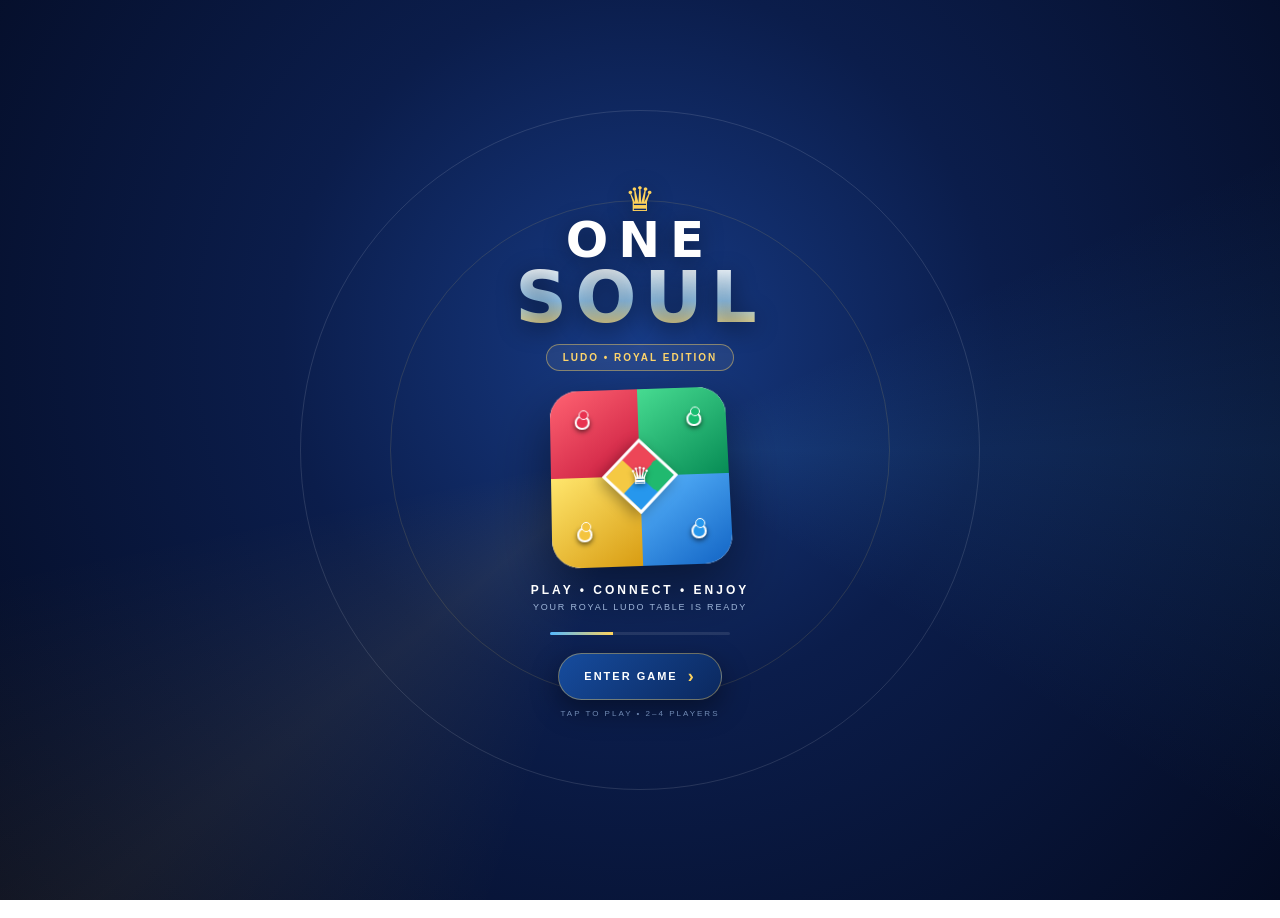
==== commit ca1e7285: "Update index.html" ====
--- a/index.html
+++ b/index.html
@@ -8,6 +8,48 @@
 <style>
 :root{--bg:#06132c;--panel:#10284d;--line:#70dcff;--gold:#ffd66b;--muted:#b9cce7;--red:#ef405b;--green:#18c987;--yellow:#f5c844;--blue:#329bff}
 *{box-sizing:border-box}body{margin:0;min-height:100vh;color:#f7fbff;font-family:Inter,Arial,system-ui,sans-serif;background:radial-gradient(ellipse at 50% -8%,#245aa0 0,#102b57 32%,#06152f 72%,#030a1b 100%)}button,input,select{font:inherit}button{cursor:pointer;color:inherit;border:0}.screen{display:none;min-height:100vh;max-width:760px;margin:auto;padding:14px 15px 28px}.screen.active{display:block}.top{display:flex;align-items:center;justify-content:space-between;gap:9px;padding:10px 12px;margin-bottom:15px;border:1px solid #8feaff66;border-radius:17px;background:linear-gradient(120deg,#0b2046eF,#1b4c85df);box-shadow:0 9px 24px #0005}.brand{font-size:clamp(14px,4vw,20px);font-weight:1000;letter-spacing:.7px;text-shadow:0 0 12px #4bdcff}.btn{padding:10px 13px;border-radius:12px;background:linear-gradient(180deg,#31caff,#0860d7);border:1px solid #a5edff;box-shadow:0 4px 0 #063477;font-weight:900}.btn:active,.wide:active,.game:active{transform:translateY(2px);filter:brightness(1.08)}.panel{padding:17px;border-radius:22px;border:1px solid #72dfff99;background:linear-gradient(145deg,#173c70eF,#0a1d3eF2);box-shadow:0 12px 28px #0005,inset 0 1px #ffffff25}h2{text-align:center;margin:5px 0 15px;font-size:21px;text-shadow:0 2px 10px #42bfff}.note{text-align:center;color:var(--muted);font-size:12px;line-height:1.5;margin:10px 0}.logo{text-align:center;font-size:clamp(58px,16vw,94px);font-weight:1000;line-height:.83;letter-spacing:-5px;margin:27px 0 13px;text-shadow:0 5px 0 #06112a,0 0 30px #48dfff}.logo .crown{display:block;font-size:43px;letter-spacing:0;margin-bottom:10px}.logo span:last-child{display:block;color:#ffdb55;text-shadow:0 5px 0 #814000,0 0 23px #ffc83d}.tagline{text-align:center;color:#d9f5ff;font-size:clamp(15px,4vw,21px);font-weight:800;text-shadow:0 0 13px #4bdcff;margin:18px 0 20px}.wallet{display:grid;grid-template-columns:1fr 1fr;gap:11px;margin:16px 0 5px}.wallet button,.wallet>div{padding:13px 8px;border-radius:17px;border:1px solid #a4eaff;background:linear-gradient(145deg,#174a8b,#0a2047);box-shadow:0 5px 0 #020b20;text-align:center;font-weight:900}.wallet strong{display:block;font-size:23px;color:var(--gold);margin-top:4px}.wallet .diamond strong{color:#9beaff}.subline{text-align:center;color:#c4d9f2;font-size:11px;margin:8px 0 15px}.menu{display:grid;grid-template-columns:repeat(2,minmax(0,1fr));gap:13px;margin:18px 0}.game{position:relative;overflow:hidden;min-height:155px;border-radius:24px;border:2px solid #d8f8ff;background:linear-gradient(145deg,#3bd8ff,#1262d5 58%,#09245f);box-shadow:0 8px 0 #02091c,0 0 22px #35cfff35,inset 0 1px #fff;font-size:21px;font-weight:1000;text-shadow:0 3px 5px #001638}.game:before{content:"";position:absolute;inset:0;background:linear-gradient(135deg,#ffffff38,transparent 42%,#00113b55)}.game b{display:block;font-size:57px;margin-bottom:8px;filter:drop-shadow(0 5px 4px #00143c99)}.game>*{position:relative}.g2{background:linear-gradient(145deg,#61ffd0,#0aa77e 58%,#064d69)}.g3{background:linear-gradient(145deg,#b6ff8d,#18b982 58%,#07506c)}.wide{width:100%;padding:13px;border-radius:14px;background:linear-gradient(#2ed1ff,#0758d0);border:1px solid #b5f2ff;box-shadow:0 5px 0 #05285f;font-weight:1000}.gold{background:linear-gradient(#ffe38a,#df8a12)!important;color:#4d2800!important;border-color:#fff0b7!important;box-shadow:0 5px 0 #7e4505!important}.select-grid{display:grid;grid-template-columns:1fr 1fr;gap:13px;margin:20px 0}.select-card{min-height:160px;border-radius:22px;border:1px solid #b5efff;background:linear-gradient(145deg,#2368b7,#0b2555);box-shadow:0 7px 0 #020b20;padding:15px 8px;font-weight:1000}.select-card b{display:block;font-size:47px;margin-bottom:8px}.select-card small{display:block;color:#d2edff;font-size:11px;margin-top:7px}.field{margin:12px 0}.field label{display:block;font-weight:900;margin-bottom:6px}.field input,.field select,input[type=text]{width:100%;padding:12px;border:1px solid #8adfff;border-radius:11px;background:#f8fbff;color:#10264a}.profilepreview{display:flex;justify-content:center;margin:12px}.avatar{width:66px;height:66px;border-radius:50%;display:grid;place-items:center;background:linear-gradient(#fff,#a9d8ff);color:#143b78;font-size:32px;overflow:hidden;border:2px solid #d9f8ff;box-shadow:0 4px 12px #0005}.avatar img{width:100%;height:100%;object-fit:cover}.players{display:grid;grid-template-columns:1fr 1fr;gap:9px;margin:10px 0}.player{display:flex;align-items:center;gap:7px;min-width:0;padding:7px;border-radius:15px;background:linear-gradient(135deg,#1c5797,#09244d);border:1px solid #65c9ff66;box-shadow:0 4px 0 #020b20}.player.active{outline:2px solid #ffe17a;box-shadow:0 0 15px #ffe17a66}.player .avatar{width:39px;height:39px;flex:0 0 39px;font-size:20px}.pinfo{min-width:0;flex:1;text-align:center}.pname{font-size:clamp(10px,3vw,14px);font-weight:1000;white-space:nowrap;overflow:hidden;text-overflow:ellipsis}.status{font-size:9px;color:#c8f5e1;margin-top:3px}.mini-dice{width:43px;height:43px;flex:0 0 43px;border-radius:10px;background:linear-gradient(#fff,#d8e9ff);color:#12366b;font-size:25px;font-weight:1000;box-shadow:0 3px 0 #7895bd;padding:0}.mini-dice:disabled{opacity:.4}.rolling{animation:spin .35s linear infinite}@keyframes spin{to{transform:rotate(360deg)}}.board-shell{padding:7px;border-radius:22px;background:linear-gradient(145deg,#dffaff,#20527f 20%,#020b20 85%);border:2px solid #c7f5ff;box-shadow:0 13px 25px #0009,0 0 25px #20caff55}.board{position:relative;width:100%;aspect-ratio:1;display:grid;grid-template-columns:repeat(15,1fr);grid-template-rows:repeat(15,1fr);gap:1px;background:#6f8aa7;border:2px solid white;overflow:hidden;border-radius:7px}.cell{position:relative;display:flex;align-items:center;justify-content:center;min-width:0;min-height:0;background:linear-gradient(145deg,#fff,#dce8f5)}.cell.path{background:linear-gradient(145deg,#fff,#e5eef8)}.cell.redhome{background:linear-gradient(145deg,#ff8294,#b90032)}.cell.greenhome{background:linear-gradient(145deg,#83ffc1,#007a49)}.cell.yellowhome{background:linear-gradient(145deg,#fff1a0,#a87900)}.cell.bluehome{background:linear-gradient(145deg,#9be0ff,#0056a6)}.cell.home-lane.redlane{background:#ff718b}.cell.home-lane.greenlane{background:#49e99a}.cell.home-lane.yellowlane{background:#ffdf49}.cell.home-lane.bluelane{background:#50baff}.cell.safe:after{content:"★";font-size:clamp(7px,2vw,14px);color:#49627e;text-shadow:0 1px white}.yard{position:absolute;width:40%;height:40%;padding:5%;display:grid;grid-template-columns:1fr 1fr;grid-template-rows:auto 1fr 1fr;gap:7%;z-index:4;border:2px solid #fff;border-radius:5px;box-shadow:inset 0 0 18px #001b4d66,0 4px 8px #00132b99}.yard.inactive{display:none}.redyard{top:0;left:0;background:linear-gradient(145deg,#ff657d,#8d0028)}.greenyard{top:0;right:0;background:linear-gradient(145deg,#59f0a8,#004b2c)}.yellowyard{bottom:0;right:0;background:linear-gradient(145deg,#fff08b,#785300)}.blueyard{bottom:0;left:0;background:linear-gradient(145deg,#67caff,#003568)}.yard-name{grid-column:1/-1;text-align:center;font-size:clamp(7px,1.8vw,12px);font-weight:1000;white-space:nowrap;overflow:hidden;text-overflow:ellipsis;text-shadow:0 2px 3px #00132b}.yard-slot{position:relative;border-radius:50%;background:radial-gradient(circle at 30% 22%,#fff,#dce8f5 75%,#9bb2cc);border:2px solid white;box-shadow:inset 0 3px 6px #61799466,0 3px 5px #00132b99}.centerpiece{position:absolute;left:40%;top:40%;width:20%;height:20%;z-index:2;background:conic-gradient(#ef405b 0 25%,#18c987 0 50%,#f5c844 0 75%,#329bff 0);clip-path:polygon(50% 0,100% 50%,50% 100%,0 50%);border:2px solid white;filter:drop-shadow(0 3px 4px #00132b)}.token{position:absolute;width:78%;height:88%;z-index:5;padding:0;border:0;background:transparent;overflow:visible;filter:drop-shadow(0 3px 3px #00132dcc)}.pawn-body{position:absolute;left:12%;bottom:2%;width:76%;height:58%;clip-path:polygon(34% 0,66% 0,100% 100%,0 100%);background:linear-gradient(90deg,var(--pd),var(--pm) 25%,var(--pl) 45%,white 50%,var(--pm) 75%,var(--pd));display:block}.pawn-neck{position:absolute;left:39%;top:34%;width:22%;height:22%;background:linear-gradient(90deg,var(--pd),var(--pl),white,var(--pm),var(--pd));display:block}.pawn-head{position:absolute;left:23%;top:0;width:54%;height:54%;border-radius:50%;background:radial-gradient(ellipse at 30% 22%,white,var(--pl) 24%,var(--pm) 60%,var(--pd));border:1px solid white;box-shadow:inset -4px -5px 7px #0008,0 3px 5px #00132dcc;display:block}.token.red{--pd:#85001e;--pm:#ed123b;--pl:#ff9bad}.token.green{--pd:#004c29;--pm:#08ad5c;--pl:#a0ffd0}.token.yellow{--pd:#805000;--pm:#efb900;--pl:#fff2a0}.token.blue{--pd:#00356e;--pm:#087bdc;--pl:#a9e2ff}.token.selectable{outline:2px solid #fff;outline-offset:2px;border-radius:50%;animation:pulse .7s infinite alternate}@keyframes pulse{to{outline-color:#ffe66d;filter:drop-shadow(0 0 5px #ffe66d)}}.yard-slot .token{width:86%;height:88%}.turnline{text-align:center;color:#ffe58b;font-weight:1000;margin:11px 0 5px}.chat{margin-top:12px;background:#071a3c;border:1px solid #4ca9e8;border-radius:15px;padding:10px}.messages{height:76px;overflow:auto;background:#102d61;border-radius:9px;padding:7px;font-size:12px}.msg{padding:5px 9px;margin:3px 0;width:max-content;max-width:90%;background:#c5f4ff;color:#092453;border-radius:10px;font-weight:700}.msg.me{margin-left:auto;background:#d7ffb8}.chatrow{display:flex;gap:6px;margin-top:7px}.chatrow input{min-width:0;flex:1;border-radius:9px;padding:9px;border:1px solid #8bdcff}.emoji{display:flex;gap:5px;overflow:auto;margin:7px 0}.emoji button{background:#183d91;border-radius:8px;padding:5px;font-size:18px}.card{height:170px;width:125px;margin:20px auto;background:#fff;color:#16316c;border:5px solid #ffe26a;border-radius:16px;display:grid;place-items:center;font-size:55px;font-weight:1000}.gift-grid{display:grid;grid-template-columns:repeat(2,1fr);gap:10px;margin-top:14px}.gift-item{border:1px solid #ffe5a0;border-radius:16px;padding:12px 8px;text-align:center;background:linear-gradient(145deg,#274f91,#0a2356);box-shadow:0 4px 0 #020d2d}.gift-emoji{font-size:34px}.gift-item b{display:block;margin:5px}.gift-item small{display:block;color:#ffe98b;margin-bottom:8px}.gift-item button{width:100%;border-radius:9px;padding:8px;background:linear-gradient(#ffdf74,#e58b12);color:#512800;font-weight:1000}.snakeboard{display:grid;grid-template-columns:repeat(10,1fr);gap:2px;background:#06143b;padding:4px}.snakecell{aspect-ratio:1;background:#eaf5ff;color:#13295c;display:grid;place-items:center;font-size:clamp(8px,2.3vw,14px);font-weight:900}.online-row{display:flex;justify-content:space-between;align-items:center;padding:10px 12px;margin:8px 0;border-radius:12px;background:#0b2852;border:1px solid #4d9bd0}.dot{display:inline-block;width:8px;height:8px;border-radius:50%;background:#24e28e;margin-right:6px;box-shadow:0 0 8px #24e28e}.muted{color:#bfd4ed;font-size:12px}@media(max-width:390px){.screen{padding:10px}.game{min-height:135px}.player{gap:4px;padding:5px}.player .avatar{width:34px;height:34px;flex-basis:34px}.mini-dice{width:37px;height:37px;flex-basis:37px}.board-shell{padding:5px}.yard{padding:4.8%;gap:6%}}
+
+/* PROFESSIONAL START SCREEN + HOME LIVE DEMO */
+#professionalStart{position:fixed;inset:0;z-index:99999;display:flex;flex-direction:column;align-items:center;justify-content:center;overflow:hidden;background:radial-gradient(circle at 50% 38%,#173b86 0%,#0b1d4b 42%,#040b22 100%);color:#fff;transition:opacity .55s ease,visibility .55s ease}
+#professionalStart.hide{opacity:0;visibility:hidden;pointer-events:none}
+#professionalStart:before{content:"";position:absolute;inset:-30%;background:conic-gradient(from 0deg,transparent 0 18%,rgba(75,184,255,.08) 25%,transparent 34% 55%,rgba(255,205,72,.07) 64%,transparent 72%);animation:psSpin 18s linear infinite}
+.ps-orbit{position:absolute;border:1px solid rgba(255,255,255,.12);border-radius:50%;pointer-events:none}.ps-orbit-a{width:90vw;height:90vw;max-width:680px;max-height:680px;animation:psPulse 3s ease-in-out infinite}.ps-orbit-b{width:65vw;height:65vw;max-width:500px;max-height:500px;border-color:rgba(255,211,92,.13)}
+.ps-brand{position:relative;text-align:center;text-shadow:0 5px 25px rgba(0,0,0,.45)}.ps-crown{display:block;font-size:34px;color:#ffd35c;line-height:1;margin-bottom:2px}.ps-one{font:900 50px/0.9 system-ui,Arial;letter-spacing:10px}.ps-soul{font:900 72px/.95 system-ui,Arial;letter-spacing:8px;background:linear-gradient(#fff,#9fd5ff 55%,#ffd76a);-webkit-background-clip:text;background-clip:text;color:transparent}.ps-ludo-chip{position:relative;margin:12px 0 16px;padding:7px 16px;border:1px solid rgba(255,214,94,.45);border-radius:999px;background:rgba(255,255,255,.07);font-size:10px;font-weight:900;letter-spacing:2px;color:#ffd66b}
+.ps-board-mini{position:relative;width:178px;height:178px;border-radius:28px;overflow:hidden;display:grid;grid-template-columns:1fr 1fr;box-shadow:0 22px 55px rgba(0,0,0,.48),inset 0 0 0 3px rgba(255,255,255,.55);transform:perspective(600px) rotateX(7deg) rotateZ(-2deg);background:#fff}.ps-home{position:relative}.ps-home.red{background:linear-gradient(145deg,#ff6372,#c7193d)}.ps-home.green{background:linear-gradient(145deg,#47db91,#078c55)}.ps-home.yellow{background:linear-gradient(145deg,#ffe66d,#d89c12)}.ps-home.blue{background:linear-gradient(145deg,#5ab7ff,#1264c4)}.ps-center{position:absolute;left:50%;top:50%;width:54px;height:54px;transform:translate(-50%,-50%) rotate(45deg);background:conic-gradient(#20b96f 0 25%,#2697ed 25% 50%,#f5c943 50% 75%,#ed4657 75%);border:3px solid #fff;box-shadow:0 5px 14px #0005}.ps-center span{display:block;transform:rotate(-45deg);text-align:center;line-height:48px;font-size:24px;color:#fff;text-shadow:0 2px 5px #0008}.ps-pawn{position:absolute;width:15px;height:15px;border-radius:50% 50% 45% 45%;box-shadow:0 2px 5px #0009;border:2px solid #fff}.ps-pawn:before{content:"";position:absolute;width:8px;height:8px;border-radius:50%;top:-7px;left:1.5px;border:1.5px solid #fff;background:inherit}.ps-pawn.p1{left:25px;top:25px;background:#e83250;animation:psMove1 2.6s ease-in-out infinite}.ps-pawn.p2{right:25px;top:25px;background:#19bd70;animation:psMove2 2.6s .25s ease-in-out infinite}.ps-pawn.p3{left:25px;bottom:25px;background:#f4c43e;animation:psMove3 2.6s .5s ease-in-out infinite}.ps-pawn.p4{right:25px;bottom:25px;background:#2697ed;animation:psMove4 2.6s .75s ease-in-out infinite}
+.ps-copy{position:relative;text-align:center;margin-top:18px}.ps-copy b{display:block;font-size:12px;letter-spacing:3px;color:#fff}.ps-copy span{display:block;margin-top:5px;font-size:9px;letter-spacing:1.8px;color:#9eb5d8}.ps-loader{position:relative;width:180px;height:3px;margin-top:20px;border-radius:9px;background:#ffffff1a;overflow:hidden}.ps-loader i{display:block;width:35%;height:100%;background:linear-gradient(90deg,#55b9ff,#ffd45d);animation:psLoad 1.9s ease-in-out infinite}.ps-enter{position:relative;margin-top:18px;padding:12px 25px;border:1px solid #ffd45d66;border-radius:999px;background:linear-gradient(135deg,#164c9e,#0b285e);color:#fff;font-weight:900;letter-spacing:2px;font-size:11px;box-shadow:0 10px 28px #0006}.ps-enter span{font-size:18px;vertical-align:-2px;margin-left:5px;color:#ffd45d}.ps-tip{position:relative;margin-top:9px;font-size:8px;letter-spacing:2px;color:#708ab4}
+.home-demo-card{margin:0 auto 12px;width:min(92vw,520px);padding:10px;border:1px solid rgba(255,255,255,.14);border-radius:20px;background:linear-gradient(145deg,rgba(8,28,72,.96),rgba(15,45,95,.82));box-shadow:0 16px 35px rgba(0,0,0,.28);overflow:hidden}.home-demo-head{display:flex;align-items:center;justify-content:space-between;gap:10px}.home-demo-head>div{display:flex;flex-direction:column;min-width:0}.home-demo-head b{font-size:11px;letter-spacing:1.5px;color:#fff}.home-demo-head small{font-size:8px;color:#8ea8cc;margin-top:3px}.live-dot{width:7px;height:7px;border-radius:50%;background:#45e69a;display:inline-block;box-shadow:0 0 10px #45e69a;vertical-align:middle;margin-right:5px}.home-demo-head button{border:1px solid #ffd45d66;border-radius:999px;background:#ffffff0e;color:#ffd66b;padding:8px 11px;font-size:8px;font-weight:900;letter-spacing:1px}.home-demo-board{position:relative;height:116px;margin-top:9px;border-radius:15px;overflow:hidden;background:#f7f8fb;box-shadow:inset 0 0 0 2px #fff9}.hd-home{position:absolute;width:32%;height:38%;border-radius:8px}.hd-red{left:2%;top:3%;background:#ed4b59}.hd-green{right:2%;top:3%;background:#20b96f}.hd-yellow{left:2%;bottom:3%;background:#f3c542}.hd-blue{right:2%;bottom:3%;background:#2697ed}.hd-path{position:absolute;inset:31% 22%;background:repeating-linear-gradient(90deg,#fff 0 12%,#dce5ef 12.5% 13%),repeating-linear-gradient(0deg,#fff 0 12%,#dce5ef 12.5% 13%);border:2px solid #d4dce6}.hd-center{position:absolute;left:50%;top:50%;width:43px;height:43px;transform:translate(-50%,-50%) rotate(45deg);background:conic-gradient(#20b96f 0 25%,#2697ed 25% 50%,#f3c542 50% 75%,#ed4b59 75%);border:2px solid #fff}.hd-center span{display:block;transform:rotate(-45deg);text-align:center;line-height:39px;color:#fff;font-size:18px}.hd-pawn{position:absolute;width:11px;height:11px;border-radius:50%;box-shadow:0 2px 4px #0008;border:1px solid #fff}.hd-pawn:before{content:"";position:absolute;width:6px;height:6px;top:-5px;left:1.5px;border-radius:50%;background:inherit;border:1px solid #fff}.hp-red{background:#e83250;animation:hdMoveR 3.4s linear infinite;left:12%;top:46%}.hp-green{background:#19bd70;animation:hdMoveG 3.4s .5s linear infinite;right:12%;top:45%}.hp-yellow{background:#f2c33f;animation:hdMoveY 3.4s 1s linear infinite;left:18%;top:67%}.hp-blue{background:#2697ed;animation:hdMoveB 3.4s 1.5s linear infinite;right:18%;top:67%}.hd-dice{position:absolute;right:8px;bottom:7px;width:25px;height:25px;border-radius:7px;background:#fff;color:#12366b;display:grid;place-items:center;font-size:15px;box-shadow:0 4px 9px #0003;animation:hdDice 1.8s ease-in-out infinite}.home-demo-status{display:flex;justify-content:space-between;margin-top:7px;font-size:7px;letter-spacing:1.2px;color:#8198ba}.home-demo-status b{color:#ffd45d}
+@keyframes psSpin{to{transform:rotate(360deg)}}@keyframes psPulse{50%{transform:scale(1.04);opacity:.6}}@keyframes psLoad{0%{transform:translateX(-120%)}50%{transform:translateX(160%)}100%{transform:translateX(300%)}}@keyframes psMove1{50%{transform:translate(35px,40px)}100%{transform:translate(0)}}@keyframes psMove2{50%{transform:translate(-35px,38px)}100%{transform:translate(0)}}@keyframes psMove3{50%{transform:translate(38px,-35px)}100%{transform:translate(0)}}@keyframes psMove4{50%{transform:translate(-38px,-35px)}100%{transform:translate(0)}}@keyframes hdMoveR{0%,100%{transform:translate(0)}50%{transform:translate(55px,-18px)}}@keyframes hdMoveG{0%,100%{transform:translate(0)}50%{transform:translate(-55px,18px)}}@keyframes hdMoveY{0%,100%{transform:translate(0)}50%{transform:translate(45px,-25px)}}@keyframes hdMoveB{0%,100%{transform:translate(0)}50%{transform:translate(-45px,-25px)}}@keyframes hdDice{50%{transform:rotate(180deg) scale(1.08)}}
+@media(max-width:420px){.ps-one{font-size:43px}.ps-soul{font-size:62px}.ps-board-mini{width:160px;height:160px}.home-demo-card{width:calc(100vw - 24px)}}
+</style>
+
+
+<style id="one-soul-profile-gift-actions">
+/* Added only for the requested profile actions and gift UI. */
+.profile-actions{position:absolute;z-index:12;top:8px;left:50%;width:82px;transform:translateX(-50%);display:flex;align-items:center;justify-content:space-between;gap:4px;margin:0;pointer-events:none}
+.profile-actions button{width:27px;height:27px;padding:0;border-radius:50%;border:1px solid #fff2b0;background:linear-gradient(145deg,#fff0a4,#d99422);color:#4b2b00;font-size:14px;line-height:1;box-shadow:0 2px 0 #6c430d,0 3px 8px #0005;pointer-events:auto}
+.profile-actions .friend-btn{background:linear-gradient(145deg,#b9eaff,#2d83d8);color:#052f5f;border-color:#d9f8ff}
+.profile-actions button:active{transform:translateY(1px)}
+.player .pinfo{position:relative;min-height:72px;padding-top:2px}
+.player .pinfo .avatar{margin:0 auto}
+.uno-player{position:relative}
+.uno-player-actions{position:absolute;z-index:12;top:42px;left:50%;width:82px;transform:translateX(-50%);display:flex;gap:4px;justify-content:space-between;margin:0;pointer-events:none}
+.uno-player-actions button{width:25px;height:25px;padding:0;border-radius:50%;border:1px solid #fff1ad;background:linear-gradient(145deg,#fff0a4,#d99422);color:#4b2b00;font-size:13px;line-height:1;box-shadow:0 2px 0 #6c430d;pointer-events:auto}
+.uno-player-actions .friend-btn{background:linear-gradient(145deg,#b9eaff,#2d83d8);color:#052f5f;border-color:#d9f8ff}
+.gift-modal{position:fixed;inset:0;z-index:1000;display:none;align-items:flex-end;justify-content:center;background:#0008;padding:12px}
+.gift-modal.open{display:flex}
+.gift-modal-card{width:min(100%,560px);max-height:82vh;overflow:auto;border:2px solid #ffe49a;border-radius:22px;background:linear-gradient(145deg,#123e79,#071a39);box-shadow:0 18px 45px #000b;padding:14px}
+.gift-modal-head{display:flex;align-items:center;justify-content:space-between;gap:8px;margin-bottom:8px}
+.gift-modal-head b{font-size:18px;color:#ffe8a6}
+.gift-close{width:36px;height:36px;border-radius:50%;background:#183f76;border:1px solid #a8eaff;color:#fff;font-size:20px}
+.gift-modal-balance{text-align:center;color:#dff5ff;font-size:12px;margin-bottom:9px}
+.gift-modal-grid{display:grid;grid-template-columns:repeat(3,minmax(0,1fr));gap:7px}
+.gift-modal-item{min-width:0;padding:8px 5px;border-radius:13px;border:1px solid #e8d18b;background:linear-gradient(145deg,#1e4d88,#092147);text-align:center}
+.gift-modal-item .gift-emoji{font-size:28px;line-height:1.1}
+.gift-modal-item b{display:block;font-size:10px;margin:3px 0;color:#fff}
+.gift-modal-item small{display:block;color:#ffe38e;font-size:9px;margin-bottom:5px}
+.gift-modal-item button{width:100%;padding:6px 3px;border-radius:8px;border:1px solid #fff2b2;background:linear-gradient(#ffe99a,#dc9928);color:#4d2c00;font-weight:1000;font-size:9px}
+.gift-toast{margin-top:8px;text-align:center;min-height:17px;color:#ffe9a3;font-size:11px}
+@media(max-width:390px){.gift-modal-grid{gap:5px}.gift-modal-item{padding:7px 3px}.gift-modal-item .gift-emoji{font-size:25px}.gift-modal-item button{font-size:8px}}
 </style>
 
 <style id="royal-theme-upgrade">
@@ -406,15 +448,24 @@
 }
 #ludo .yard-slot .token{width:100%;height:100%}
 #ludo .pawn-body{
-  left:9%;bottom:2%;width:82%;height:59%;
-  clip-path:polygon(32% 0,68% 0,100% 100%,0 100%);
-  border-radius:2px;
-}
-#ludo .pawn-neck{left:38%;top:32%;width:24%;height:24%;border-radius:3px}
+  left:12%;bottom:7%;width:76%;height:52%;
+  clip-path:polygon(18% 18%,30% 5%,43% 0,57% 0,70% 5%,82% 18%,100% 92%,91% 100%,9% 100%,0 92%);
+  border-radius:10% 10% 22% 22% / 14% 14% 18% 18%;
+  background:
+    radial-gradient(ellipse at 50% 18%,#ffffffaa 0 8%,transparent 28%),
+    linear-gradient(90deg,var(--pd) 0%,var(--pm) 18%,var(--pl) 39%,#ffffff 50%,var(--pl) 61%,var(--pm) 82%,var(--pd) 100%);
+  box-shadow:inset -5px -7px 8px #0007,inset 3px 3px 5px #ffffff99,0 3px 4px #00132dcc;
+}
+#ludo .pawn-neck{
+  left:39%;top:34%;width:22%;height:24%;border-radius:30%;
+  background:linear-gradient(90deg,var(--pd),var(--pl) 35%,#fff 50%,var(--pm) 65%,var(--pd));
+  box-shadow:inset -2px -2px 4px #0006,inset 2px 2px 3px #fff8;
+}
 #ludo .pawn-head{
-  left:19%;top:0;width:62%;height:57%;border-radius:50%;
-  border:1px solid #ffffffc9;
-  box-shadow:inset -4px -5px 8px #0007, inset 2px 2px 4px #ffffffa8,0 3px 5px #00132dcc
+  left:19%;top:0;width:62%;height:62%;border-radius:50%;
+  border:1px solid #ffffffdd;
+  background:radial-gradient(circle at 30% 22%,#ffffff 0%,var(--pl) 23%,var(--pm) 58%,var(--pd) 100%);
+  box-shadow:inset -5px -6px 8px #0008,inset 3px 3px 5px #ffffffbb,0 3px 5px #00132dcc;
 }
 #ludo .token.blue{--pd:#003d91;--pm:#0877e9;--pl:#a9dcff}
 #ludo .token.yellow{--pd:#966400;--pm:#efbd00;--pl:#fff2a0}
@@ -437,8 +488,119 @@
 }
 </style>
 
+
+<style id="ludo-fullscreen-minimal-fix">
+/* Only the requested Ludo layout changes: no ONE SOUL title, small Back button, full-width board, bottom chat controls. */
+#ludo{width:100vw;max-width:none;margin:0;padding:4px 4px 10px;min-height:100vh;}
+#ludo .ludo-top{height:42px;padding:4px 5px;margin:0 0 4px;border:0;border-radius:0;background:transparent;box-shadow:none;}
+#ludo .ludo-top .btn{padding:6px 10px;border-radius:9px;font-size:12px;}
+#ludo .ludo-top span{display:block;flex:1;}
+#ludo .ludo-top span:last-child{display:none;}
+#ludo .board-shell{width:100%;max-width:none;margin:0 auto;padding:3px;border-radius:10px;}
+#ludo .board{width:100%;max-width:none;aspect-ratio:1;}
+#ludo .chat{margin:6px 0 0;padding:6px;border-radius:10px;}
+#ludo .chat>b{display:none;}
+#ludo .messages{height:42px;}
+#ludo .emoji{margin:4px 0;}
+#ludo .chatrow{margin-top:4px;}
+#ludo .chatrow input{padding:7px;}
+#ludo .chatrow .btn{padding:7px 10px;}
+#ludo .voice-btn{min-width:42px;padding-left:8px!important;padding-right:8px!important;}
+@media(max-width:600px){
+  #ludo .players{margin:4px 0;}
+  #ludo .turnline{margin:4px 0 2px;font-size:12px;}
+  #ludo #ludoPrizeInfo{margin:2px 0;font-size:9px;}
+  #ludo .note:last-child{display:none;}
+}
+</style>
+
+
+<style id="requested-ludo-only-layout-fix">
+/* Requested Ludo-only visual changes: profile-sized dice, no bar/line above them, tiny center button, friend/gift above DP. */
+#ludo .players{display:grid;grid-template-columns:1fr 1fr;gap:8px}
+#ludo .player{position:relative;min-height:94px;display:flex;align-items:center;justify-content:center}
+#ludo .player .pinfo{position:relative;min-height:0;width:100%;padding:0;display:flex;flex-direction:column;align-items:center;justify-content:center}
+#ludo .player .pinfo .avatar{width:56px;height:56px;flex:0 0 56px;margin:0 auto}
+#ludo .profile-actions{top:-6px;left:50%;width:66px;transform:translateX(-50%);gap:3px}
+#ludo .profile-actions button{width:23px;height:23px;font-size:12px}
+#ludo .player .mini-dice{width:56px;height:56px;flex:0 0 56px;border-radius:14px;font-size:30px;margin-left:6px}
+#ludo .player .pinfo:after{display:none}
+#ludo .player .mini-dice{border-top:0}
+#ludo .centerpiece{left:46%;top:46%;width:8%;height:8%;z-index:8;border:1px solid #fff;border-radius:4px;clip-path:none;background:linear-gradient(145deg,#fff,#d9e8f7);filter:drop-shadow(0 2px 3px #00132b)}
+#ludo .centerpiece:after{content:"";position:absolute;width:45%;height:45%;left:27.5%;top:27.5%;border-radius:2px;background:linear-gradient(145deg,#ffdf73,#d48b18);border:1px solid #fff}
+@media(max-width:390px){#ludo .player .pinfo .avatar{width:49px;height:49px;flex-basis:49px}#ludo .player .mini-dice{width:49px;height:49px;flex-basis:49px;font-size:27px}#ludo .profile-actions{width:60px;top:-5px}#ludo .profile-actions button{width:21px;height:21px;font-size:11px}}
+#ludo .token{
+  aspect-ratio:1/1;
+  transform-origin:50% 50%;
+}
+#ludo .yard-slot .token{
+  aspect-ratio:1/1;
+}
+#ludo .token .pawn-body,
+#ludo .token .pawn-neck,
+#ludo .token .pawn-head{
+  display:block;
+}
+</style>
+
+<style id="two-page-fullscreen-home">
+html,body{min-height:100%;margin:0}
+.screen.home-screen{min-height:100svh;height:auto;max-width:760px;box-sizing:border-box;overflow-x:hidden;overflow-y:auto;overscroll-behavior-y:contain;padding-bottom:max(18px,env(safe-area-inset-bottom))}
+.home-page-next{display:grid;gap:10px;max-width:520px;margin:14px auto 4px;padding:0 4px}
+.home-page-next .wide{min-height:48px;font-size:14px}
+.page-indicator{display:flex;justify-content:center;gap:7px}
+.page-indicator i{display:block;width:8px;height:8px;border-radius:50%;background:#ffffff66;box-shadow:0 1px 3px #00245e}
+.page-indicator i.active{width:23px;border-radius:9px;background:#ffe18a}
+.home-page-heading{display:flex;align-items:center;justify-content:space-between;gap:8px;margin:2px 0 14px;padding:7px;border:1px solid #ffe08b;border-radius:16px;background:linear-gradient(110deg,#063b8beF,#075fbeeF);box-shadow:0 5px 0 #05265f}
+.home-page-heading>div{text-align:center;display:flex;flex-direction:column;gap:2px}
+.home-page-heading b{font-size:16px;letter-spacing:1px}
+.home-page-heading small{font-size:9px;color:#d7edff;letter-spacing:1.4px}
+.home-games-screen .arcade-games{margin-top:8px}
+.home-games-screen .arcade-game{min-height:clamp(155px,24vh,205px)}
+.home-games-screen .arcade-online{margin-top:15px}
+.home-games-screen .arcade-bottom-nav{position:relative;bottom:auto;margin-top:16px}
+@media(max-height:740px){.home-screen .arcade-logo{margin:12px 0 10px}.home-screen .home-demo-card{margin-bottom:8px}.home-screen .arcade-shortcuts{margin-top:10px}.home-games-screen .arcade-game{min-height:145px}.home-games-screen .game-art{height:85px}}
+@media(min-width:600px){.home-screen{padding-top:18px!important}.home-games-screen .arcade-games{gap:17px}}
+</style>
+\n
+<style id="one-soul-live-room-upgrade">
+.live-room-screen{max-width:760px!important;width:100%;margin:0 auto;padding:10px 12px 28px!important}
+.live-entry-card,.live-watch-panel{border:2px solid #a9eaff;border-radius:22px;padding:14px;background:linear-gradient(145deg,#168be9,#0750ad 72%,#063778);box-shadow:0 8px 0 #043276,0 13px 22px #002b6c77,inset 0 1px #fff8;margin:12px 0}
+.live-entry-head,.live-watch-head{display:flex;align-items:center;justify-content:space-between;gap:8px;font-weight:1000;font-size:12px;letter-spacing:.6px}
+.live-pill{border:1px solid #ffb7c0;background:#7e102e;border-radius:30px;padding:6px 9px;font-size:9px}.live-pill i{display:inline-block;width:7px;height:7px;border-radius:50%;background:#ff5169;margin-right:4px;box-shadow:0 0 8px #ff5169}
+.live-entry-amount{text-align:center;font-size:clamp(27px,8vw,42px);font-weight:1000;color:#ffe68a;text-shadow:0 3px 0 #74460a;margin:14px 0 4px}.live-entry-amount small{display:block;font-size:10px;letter-spacing:2px;color:#fff}
+.live-prize-row{display:grid;grid-template-columns:repeat(3,1fr);gap:6px;margin:12px 0}.live-prize-row>div{text-align:center;border:1px solid #b8eaff;border-radius:12px;background:#063c83;padding:9px 3px}.live-prize-row small,.live-players small{display:block;font-size:8px;color:#c5eaff}.live-prize-row b{display:block;font-size:clamp(9px,2.8vw,13px);color:#ffe9a5;margin-top:4px}.live-actions{display:grid;gap:9px}.live-actions .wide{min-height:45px}.live-watch-btn{background:linear-gradient(145deg,#20c987,#08754e)!important;border-color:#a5ffdb!important}.live-code-wrap{margin-top:12px;padding:10px;border-radius:12px;background:#062c66}.live-code-wrap label{font-size:10px;font-weight:900}.live-code-row{display:flex;gap:6px;margin-top:6px}.live-code-row input{flex:1;min-width:0;padding:10px;border:0;border-radius:8px;color:#14345c;font-weight:900}.live-watch-head small{display:block;color:#c8eaff;font-size:10px;margin-top:4px}.live-viewer-badge{padding:7px 10px;border-radius:20px;background:#062f6b;border:1px solid #8bdcff}.live-mini-board{position:relative;width:100%;max-width:430px;aspect-ratio:1.75;margin:13px auto;border:4px solid #e8faff;border-radius:15px;background:#f7fbff;overflow:hidden;box-shadow:0 5px 12px #002b6c99}.live-mini-home{position:absolute;width:32%;height:38%;border-radius:10px}.live-mini-home.red{top:2%;left:2%;background:#ed4c59}.live-mini-home.green{top:2%;right:2%;background:#20b96f}.live-mini-home.yellow{bottom:2%;left:2%;background:#f4c43e}.live-mini-home.blue{bottom:2%;right:2%;background:#2697ed}.live-mini-track{position:absolute;left:21%;right:21%;top:31%;bottom:31%;border:2px solid #d0dce9;background:repeating-linear-gradient(90deg,#fff 0 12%,#d6e0eb 12.5% 13%)}.live-mini-center{position:absolute;left:50%;top:50%;transform:translate(-50%,-50%) rotate(45deg);width:48px;height:48px;display:grid;place-items:center;background:conic-gradient(#20b96f 0 25%,#2697ed 0 50%,#f4c43e 0 75%,#ed4c59 0);border:2px solid #fff;font-size:20px}.live-mini-pawn{position:absolute;font-size:21px;filter:drop-shadow(0 2px 2px #001b45);animation:livePawn 2.8s ease-in-out infinite}.live-mini-pawn.r{left:26%;top:38%}.live-mini-pawn.g{right:25%;top:38%;animation-delay:.4s}.live-mini-pawn.y{left:25%;bottom:34%;animation-delay:.8s}.live-mini-pawn.b{right:25%;bottom:34%;animation-delay:1.2s}@keyframes livePawn{50%{transform:translate(12px,-7px)}}
+.live-players{display:grid;grid-template-columns:1fr 1fr;gap:8px}.live-players>div{padding:9px;border:1px solid #9be3ff;border-radius:12px;background:#06417e;text-align:center}.live-players span{display:block;font-size:24px}.live-players b{font-size:12px}.live-chat-title,.live-gift-title{font-size:13px;font-weight:1000;margin:14px 0 7px}.live-chat-title small{display:block;font-size:9px;font-weight:500;color:#c4e7ff;margin-top:3px}.live-room-messages{height:130px;overflow:auto;border:1px solid #8bdcff;border-radius:12px;background:#062653;padding:8px}.live-chat-msg{width:fit-content;max-width:95%;padding:7px 9px;margin:4px 0;border-radius:10px;background:#d8f4ff;color:#092b57;font-size:11px;font-weight:700}.live-chat-msg.mine{margin-left:auto;background:#e3ffc9}.live-quick-emojis{display:flex;gap:7px;margin:8px 0}.live-quick-emojis button{flex:1;padding:7px 3px;border-radius:9px;background:#0b3978;border:1px solid #8bdcff;font-size:19px}.live-chat-input{display:flex;gap:7px}.live-chat-input input{min-width:0;flex:1;padding:10px;border:1px solid #9be6ff;border-radius:9px;color:#102b50}.live-chat-input .btn{padding:8px 11px}.live-gifts{display:grid;grid-template-columns:repeat(5,1fr);gap:6px}.live-gifts button{padding:8px 2px;border:1px solid #ffe39a;border-radius:10px;background:linear-gradient(145deg,#164d8c,#082b5d);text-align:center}.live-gifts span{display:block;font-size:23px}.live-gifts b{font-size:9px;color:#ffe9a7}
+</style>
+
+<style id="one-soul-live-firebase-ready">
+.live-join-code{margin-top:12px;padding:10px;border:1px solid #83dfff66;border-radius:13px;background:#061d43aa}.live-join-code label{display:block;margin-bottom:6px;color:#ffe6a1;font-size:11px;font-weight:1000;letter-spacing:1px}.live-code-row{display:flex;gap:7px}.live-code-row input{min-width:0;flex:1;padding:10px;border:1px solid #9deaff;border-radius:9px;background:#f7fbff;color:#12315e;font-weight:900;letter-spacing:1px}.live-code-wrap{margin-top:10px}.live-code-wrap[hidden]{display:none}.live-room-screen .live-entry-amount{font-variant-numeric:tabular-nums}
+</style>
+
+<style id="one-soul-admin-dashboard-styles">
+.admin-screen{max-width:900px!important;padding:12px!important}.admin-hero{padding:16px;border:2px solid #f0d58b;border-radius:20px;background:linear-gradient(130deg,#092654,#126bc1 60%,#082653);box-shadow:0 8px 0 #042452,0 14px 24px #001b48aa}.admin-hero h2{margin:0;color:#ffe7a0}.admin-hero p{margin:7px 0 0;color:#d8edff;font-size:12px}.admin-state{margin-top:10px;padding:8px 10px;border-radius:10px;background:#061b3dcc;color:#ffe7a0;font-size:11px;font-weight:900}.admin-stats{display:grid;grid-template-columns:repeat(2,minmax(0,1fr));gap:9px;margin:12px 0}.admin-stat{padding:12px;border:1px solid #9de6ff;border-radius:14px;background:linear-gradient(145deg,#197bc8,#082e6a);box-shadow:0 4px 0 #04234f}.admin-stat small{display:block;color:#d5edff;font-size:10px;font-weight:900}.admin-stat b{display:block;margin-top:5px;color:#ffe7a0;font-size:22px}.admin-block{margin:12px 0;padding:13px;border:1px solid #8bdfff;border-radius:17px;background:linear-gradient(145deg,#123c76,#071c40);box-shadow:0 6px 0 #04132f}.admin-block h3{margin:0 0 10px;color:#ffe5a0;font-size:15px}.admin-empty{padding:12px;border-radius:10px;background:#061a38;color:#c9def6;font-size:12px;text-align:center}.admin-room,.admin-chat-item,.admin-activity-item{padding:10px;margin:7px 0;border-radius:12px;background:#0b2d5a;border:1px solid #6fc9ed66}.admin-room-head{display:flex;justify-content:space-between;gap:8px;align-items:center}.admin-room b,.admin-chat-item b{color:#fff0bd}.admin-room small,.admin-chat-item small,.admin-activity-item small{display:block;color:#a9c8e9;font-size:10px;margin-top:4px}.admin-actions{display:flex;gap:5px;flex-wrap:wrap;margin-top:8px}.admin-actions button{padding:7px 9px;border-radius:8px;background:linear-gradient(#ffe99a,#d99b2e);color:#432900;font-size:10px;font-weight:1000}.admin-actions button.danger{background:linear-gradient(#ff9ca8,#d8324d);color:#fff}.admin-chat-item p{margin:6px 0;color:#eaf6ff;font-size:12px;overflow-wrap:anywhere}.admin-activity-item{font-size:12px;color:#e2f2ff}.admin-toolbar{display:flex;gap:8px;flex-wrap:wrap;margin-top:10px}.admin-toolbar .btn{flex:1;min-width:125px}.admin-warning{font-size:11px;line-height:1.5;color:#ffe6a1;margin:9px 0 0}.admin-screen[hidden]{display:none!important}
+@media(min-width:600px){.admin-stats{grid-template-columns:repeat(4,minmax(0,1fr))}}
+</style>
+
 </head>
 <body>
+
+<!-- PROFESSIONAL ONE SOUL START SCREEN -->
+<section id="professionalStart" aria-hidden="false">
+  <div class="ps-orbit ps-orbit-a"></div><div class="ps-orbit ps-orbit-b"></div>
+  <div class="ps-brand"><span class="ps-crown">♛</span><div class="ps-one">ONE</div><div class="ps-soul">SOUL</div></div>
+  <div class="ps-ludo-chip">LUDO • ROYAL EDITION</div>
+  <div class="ps-board-mini" aria-hidden="true">
+    <div class="ps-home red"></div><div class="ps-home green"></div><div class="ps-home yellow"></div><div class="ps-home blue"></div>
+    <div class="ps-center"><span>♛</span></div>
+    <i class="ps-pawn p1"></i><i class="ps-pawn p2"></i><i class="ps-pawn p3"></i><i class="ps-pawn p4"></i>
+  </div>
+  <div class="ps-copy"><b>PLAY • CONNECT • ENJOY</b><span>YOUR ROYAL LUDO TABLE IS READY</span></div>
+  <div class="ps-loader"><i></i></div>
+  <button id="psEnter" class="ps-enter" onclick="enterProfessionalStart()">ENTER GAME <span>›</span></button>
+  <div class="ps-tip">TAP TO PLAY • 2–4 PLAYERS</div>
+</section>
+
 <section id="home" class="screen active home-screen">
  <div class="arcade-topbar">
   <button class="arcade-profile" onclick="openProfile()" aria-label="Open player profile"><span class="arcade-avatar">👤</span><span class="arcade-level"><b>★</b><strong>24</strong></span></button>
@@ -453,7 +615,21 @@
   <button onclick="openShop()"><span class="shortcut-art store-art">🏪</span><b>STORE</b><small>COINS & ITEMS</small></button>
  </div>
  <div class="arcade-logo"><div class="arcade-logo-main">LUDO <span>ONE</span></div><div class="arcade-logo-mark"><i></i><i></i><i></i><i></i></div><div class="arcade-tagline">♛ &nbsp; PLAY TOGETHER &nbsp; ♛</div><div id="homeMusicIndicator" class="home-music-indicator"><span class="music-bars"><i></i><i></i><i></i></span><span id="homeMusicLabel">ROYAL LOBBY MUSIC</span> ♪</div><div class="royal-theme-switch" role="group" aria-label="Choose game theme"><button type="button" id="royalBlueTheme" aria-pressed="true" onclick="setGameTheme('royal')">♛ ROYAL BLUE</button><button type="button" id="goldenTheme" aria-pressed="false" onclick="setGameTheme('golden')">✦ GOLDEN</button></div></div>
- <div class="arcade-games">
+ <div class="home-demo-card">
+   <div class="home-demo-head"><div><span class="live-dot"></span><b>LIVE DEMO MATCH</b><small>Watch the table in action</small></div><button onclick="openHomeDemo()">WATCH DEMO ▶</button></div>
+   <div class="home-demo-board" aria-label="Animated Ludo demo">
+     <div class="hd-home hd-red"></div><div class="hd-home hd-green"></div><div class="hd-home hd-yellow"></div><div class="hd-home hd-blue"></div>
+     <div class="hd-path"></div><div class="hd-center"><span>♛</span></div>
+     <i class="hd-pawn hp-red"></i><i class="hd-pawn hp-green"></i><i class="hd-pawn hp-yellow"></i><i class="hd-pawn hp-blue"></i>
+     <span class="hd-dice">⚄</span>
+   </div>
+   <div class="home-demo-status"><span>ROYAL TABLE</span><b>DEMO GAME</b><span>2–4 PLAYERS</span></div>
+ </div>
+ <div class="home-page-next"><div class="page-indicator"><i class="active"></i><i></i></div><button class="wide gold" onclick="show('homeGames')">NEXT PAGE　➜</button></div>
+</section>
+<section id="homeGames" class="screen home-screen home-games-screen">
+  <div class="home-page-heading"><button class="btn" onclick="show('home')">← BACK</button><div><b>ONE SOUL</b><small>CHOOSE YOUR GAME</small></div><button class="btn" onclick="show('settings')">⚙</button></div>
+<div class="arcade-games">
   <button class="arcade-game ludo-card" onclick="show('ludoSelect')">
    <span class="game-art ludo-art"><svg viewBox="0 0 180 125" role="img" aria-label="Colorful Ludo board"><defs><linearGradient id="boardBlue" x2="0" y2="1"><stop stop-color="#fff"/><stop offset="1" stop-color="#b9d9ef"/></linearGradient><filter id="artShadow"><feGaussianBlur stdDeviation="2"/></filter></defs><g transform="translate(15 8) rotate(-8 75 55)"><rect x="4" y="4" width="145" height="106" rx="9" fill="#061d52" opacity=".35"/><rect width="145" height="106" rx="8" fill="url(#boardBlue)" stroke="#fff" stroke-width="3"/><path d="M0 0h48v38H0z" fill="#ed4c59"/><path d="M97 0h48v38H97z" fill="#20b96f"/><path d="M0 68h48v38H0z" fill="#f4c43e"/><path d="M97 68h48v38H97z" fill="#2697ed"/><g fill="#fff" stroke="#46627d" stroke-width="1.3"><path d="M48 0h16v38H48zM64 0h17v38H64zM81 0h16v38H81zM48 68h16v38H48zM64 68h17v38H64zM81 68h16v38H81zM0 38h48v15H0zM0 53h48v15H0zM97 38h48v15H97zM97 53h48v15H97z"/></g><path d="M48 38L72.5 53 97 38v30L72.5 53 48 68z" fill="#26b76d"/><path d="M48 38L72.5 53 48 68z" fill="#f1c43f"/><path d="M97 38L72.5 53 97 68z" fill="#ed4c59"/><path d="M48 68L72.5 53 97 68z" fill="#258fe5"/><g stroke="#fff" stroke-width="2"><circle cx="24" cy="19" r="8" fill="#ff7d8c"/><circle cx="120" cy="19" r="8" fill="#60e9a3"/><circle cx="24" cy="87" r="8" fill="#ffdf6c"/><circle cx="120" cy="87" r="8" fill="#70caff"/></g><g fill="#10264b"><circle cx="70" cy="18" r="2.5"/><circle cx="79" cy="18" r="2.5"/><circle cx="70" cy="27" r="2.5"/><circle cx="79" cy="27" r="2.5"/><circle cx="70" cy="36" r="2.5"/><circle cx="79" cy="36" r="2.5"/></g></g></svg></span>
    <strong>LUDO</strong><small>CLASSIC BOARD GAME</small>
@@ -465,6 +641,8 @@
  <div class="arcade-online"><div class="online-title"><b>♟ ONLINE PLAYERS</b><button onclick="show('online')">VIEW ALL ›</button></div><div class="online-avatars"><span>😎</span><span>🌸</span><span>👩🏻</span><span>🧑🏻</span><span>🧔🏻</span><span class="online-count">+24</span></div></div>
  <div class="arcade-bottom-nav"><button onclick="show('gifts')"><span>🎁</span><small>GIFTS</small></button><button onclick="openShop()"><span>🧩</span><small>COLLECTION</small></button><button class="nav-home" onclick="show('home')"><span>🏠</span><small>HOME</small></button><button onclick="openProfile()"><span>😊</span><small>PROFILE</small></button><button onclick="show('online')"><span>🏆</span><small>RANK</small></button></div>
  <p class="note arcade-footer">ONE SOUL • Play together • Have fun</p>
+
+  <div class="home-page-next"><div class="page-indicator"><i></i><i class="active"></i></div><button class="wide gold" onclick="show('home')">⌂　HOME PAGE</button></div>
 </section>
 <section id="ludoSelect" class="screen">
  <div class="top"><button class="btn" onclick="show('home')">← Home</button><div class="brand">🎲 LUDO MODE</div><span></span></div>
@@ -481,18 +659,53 @@
  </div></div>
 </section>
 <section id="ludo" class="screen">
- <div class="top"><button class="btn" onclick="show('home')">← Games</button><div class="brand">👑 ONE SOUL LUDO</div><button class="btn" onclick="openProfile()">Profile</button></div>
+ <div class="top ludo-top"><button class="btn" onclick="show('home')">← Back</button><span></span><span></span></div>
  <div id="topPlayers" class="players"></div><div class="board-shell"><div id="board" class="board"></div></div><div id="bottomPlayers" class="players"></div>
  <div id="turnline" class="turnline">Red — roll your dice</div>
   <p id="ludoPrizeInfo" class="note">Entry bet and prize pool</p>
- <div class="chat"><b>💬 GAME CHAT</b><div id="messages" class="messages"><div class="msg">Welcome to ONE SOUL! 🎮</div></div><div class="emoji"><button onclick="sendEmoji('😀')">😀</button><button onclick="sendEmoji('😍')">😍</button><button onclick="sendEmoji('😎')">😎</button><button onclick="sendEmoji('😂')">😂</button><button onclick="sendEmoji('👍')">👍</button><button onclick="sendEmoji('❤️')">❤️</button></div><div class="chatrow"><input id="chatinput" maxlength="140" placeholder="Type a message..."><button class="btn" onclick="sendChat()">➤</button></div></div>
+ <div class="chat"><b>💬 GAME CHAT</b><div id="messages" class="messages"><div class="msg">Welcome to ONE SOUL! 🎮</div></div><div class="emoji"><button onclick="sendEmoji('😀')">😀</button><button onclick="sendEmoji('😍')">😍</button><button onclick="sendEmoji('😎')">😎</button><button onclick="sendEmoji('😂')">😂</button><button onclick="sendEmoji('👍')">👍</button><button onclick="sendEmoji('❤️')">❤️</button></div><div class="chatrow"><input id="chatinput" maxlength="140" placeholder="Type a message..."><button class="btn" onclick="sendChat()">➤</button><button class="btn voice-btn" type="button" onclick="toggleVoiceInput()" aria-label="Voice message">🎙️</button></div></div>
  <p class="note">Local game mode. Online play requires a configured Firebase project and secure multiplayer rules.</p>
 </section>
 <section id="wallet" class="screen"><div class="top"><button class="btn" onclick="show('home')">← Home</button><div class="brand">🪙 MY WALLET</div><span></span></div><div class="panel"><h2>ONE SOUL Wallet</h2><div class="wallet"><div>🪙 COINS<strong id="walletCoins">1,000</strong></div><div class="diamond">💎 DIAMONDS<strong id="walletDiamonds">0</strong></div></div><p class="note">Virtual demo points only. No cash value or withdrawals.</p><button class="wide" onclick="claimDailyBonus()">🎁 CLAIM DAILY BONUS (+100 COINS)</button><p id="bonusMessage" class="note">Once per day on this device.</p><button class="wide gold" style="margin-top:10px" onclick="show('gifts')">OPEN GIFT CENTER</button></div></section>
-<section id="gifts" class="screen"><div class="top"><button class="btn" onclick="show('home')">← Home</button><div class="brand">🎁 GIFT CENTER</div><span></span></div><div class="panel"><h2>Send a Gift</h2><div class="wallet"><div>🪙 YOUR COINS<strong id="giftCoins">1,000</strong></div><div class="diamond">💎 DIAMONDS<strong id="giftDiamonds">0</strong></div></div><div class="field"><label for="giftRecipient">Choose recipient</label><select id="giftRecipient"><option value="0">Player 1</option><option value="1">Player 2</option><option value="2">Player 3</option><option value="3">Player 4</option></select></div><div class="gift-grid"><div class="gift-item"><div class="gift-emoji">🌹</div><b>Rose</b><small>100 coins</small><button onclick="buyGift('🌹',100)">SEND GIFT</button></div><div class="gift-item"><div class="gift-emoji">🎁</div><b>Present</b><small>250 coins</small><button onclick="buyGift('🎁',250)">SEND GIFT</button></div><div class="gift-item"><div class="gift-emoji">❤️</div><b>Heart</b><small>300 coins</small><button onclick="buyGift('❤️',300)">SEND GIFT</button></div><div class="gift-item"><div class="gift-emoji">👑</div><b>Crown</b><small>500 coins</small><button onclick="buyGift('👑',500)">SEND GIFT</button></div></div><p id="giftMessage" class="note">Gifts are local demo effects.</p></div></section>
-<section id="online" class="screen"><div class="top"><button class="btn" onclick="show('home')">← Home</button><div class="brand">🌐 ONLINE LOBBY</div><span></span></div><div class="panel"><h2>Play with Friends</h2><p class="note">The online lobby design is ready, but live matchmaking is not connected yet.</p><button class="wide" onclick="onlineNotice('Create Room')">＋ CREATE ROOM</button><div style="height:10px"></div><button class="wide" onclick="onlineNotice('Join Room')">↗ JOIN ROOM</button><h2 style="margin-top:22px">Online Players</h2><div class="online-row"><span><i class="dot"></i>Guest Player 01</span><b>Demo</b></div><div class="online-row"><span><i class="dot"></i>Guest Player 02</span><b>Demo</b></div><div class="online-row"><span><i class="dot"></i>Guest Player 03</span><b>Demo</b></div><p id="onlineMessage" class="note">Connect Firebase to enable real rooms and live player presence.</p></div></section>
+<section id="gifts" class="screen"><div class="top"><button class="btn" onclick="show('home')">← Home</button><div class="brand">🎁 GIFT CENTER</div><span></span></div><div class="panel"><h2>Send a Gift</h2><div class="wallet"><div>🪙 YOUR COINS<strong id="giftCoins">1,000</strong></div><div class="diamond">💎 DIAMONDS<strong id="giftDiamonds">0</strong></div></div><div class="field"><label for="giftRecipient">Choose recipient</label><select id="giftRecipient"><option value="0">Player 1</option><option value="1">Player 2</option><option value="2">Player 3</option><option value="3">Player 4</option></select></div><div class="gift-grid"><div class="gift-item"><div class="gift-emoji">🌹</div><b>Rose</b><small>300 coins</small><button onclick="buyGift('🌹',300)">SEND GIFT</button></div><div class="gift-item"><div class="gift-emoji">🌷</div><b>Tulip</b><small>450 coins</small><button onclick="buyGift('🌷',450)">SEND GIFT</button></div><div class="gift-item"><div class="gift-emoji">🌸</div><b>Cherry Blossom</b><small>600 coins</small><button onclick="buyGift('🌸',600)">SEND GIFT</button></div><div class="gift-item"><div class="gift-emoji">🌺</div><b>Hibiscus</b><small>750 coins</small><button onclick="buyGift('🌺',750)">SEND GIFT</button></div><div class="gift-item"><div class="gift-emoji">💐</div><b>Flower Bouquet</b><small>900 coins</small><button onclick="buyGift('💐',900)">SEND GIFT</button></div><div class="gift-item"><div class="gift-emoji">❤️</div><b>Heart</b><small>1,100 coins</small><button onclick="buyGift('❤️',1100)">SEND GIFT</button></div><div class="gift-item"><div class="gift-emoji">💖</div><b>Sparkling Heart</b><small>1,300 coins</small><button onclick="buyGift('💖',1300)">SEND GIFT</button></div><div class="gift-item"><div class="gift-emoji">💋</div><b>Kiss</b><small>1,500 coins</small><button onclick="buyGift('💋',1500)">SEND GIFT</button></div><div class="gift-item"><div class="gift-emoji">💎</div><b>Diamond</b><small>1,800 coins</small><button onclick="buyGift('💎',1800)">SEND GIFT</button></div><div class="gift-item"><div class="gift-emoji">💍</div><b>Ring</b><small>2,200 coins</small><button onclick="buyGift('💍',2200)">SEND GIFT</button></div><div class="gift-item"><div class="gift-emoji">🎁</div><b>Gift Box</b><small>2,600 coins</small><button onclick="buyGift('🎁',2600)">SEND GIFT</button></div><div class="gift-item"><div class="gift-emoji">🎀</div><b>Ribbon</b><small>3,000 coins</small><button onclick="buyGift('🎀',3000)">SEND GIFT</button></div><div class="gift-item"><div class="gift-emoji">🧸</div><b>Teddy Bear</b><small>3,400 coins</small><button onclick="buyGift('🧸',3400)">SEND GIFT</button></div><div class="gift-item"><div class="gift-emoji">🍫</div><b>Chocolate</b><small>3,800 coins</small><button onclick="buyGift('🍫',3800)">SEND GIFT</button></div><div class="gift-item"><div class="gift-emoji">🍓</div><b>Strawberry</b><small>4,200 coins</small><button onclick="buyGift('🍓',4200)">SEND GIFT</button></div><div class="gift-item"><div class="gift-emoji">🧁</div><b>Cupcake</b><small>4,600 coins</small><button onclick="buyGift('🧁',4600)">SEND GIFT</button></div><div class="gift-item"><div class="gift-emoji">🍾</div><b>Celebration</b><small>5,000 coins</small><button onclick="buyGift('🍾',5000)">SEND GIFT</button></div><div class="gift-item"><div class="gift-emoji">🎈</div><b>Balloon</b><small>5,400 coins</small><button onclick="buyGift('🎈',5400)">SEND GIFT</button></div><div class="gift-item"><div class="gift-emoji">🎉</div><b>Party Popper</b><small>5,800 coins</small><button onclick="buyGift('🎉',5800)">SEND GIFT</button></div><div class="gift-item"><div class="gift-emoji">🎂</div><b>Birthday Cake</b><small>6,200 coins</small><button onclick="buyGift('🎂',6200)">SEND GIFT</button></div><div class="gift-item"><div class="gift-emoji">🌙</div><b>Moon</b><small>6,600 coins</small><button onclick="buyGift('🌙',6600)">SEND GIFT</button></div><div class="gift-item"><div class="gift-emoji">⭐</div><b>Star</b><small>7,000 coins</small><button onclick="buyGift('⭐',7000)">SEND GIFT</button></div><div class="gift-item"><div class="gift-emoji">🌈</div><b>Rainbow</b><small>7,400 coins</small><button onclick="buyGift('🌈',7400)">SEND GIFT</button></div><div class="gift-item"><div class="gift-emoji">🦋</div><b>Butterfly</b><small>7,800 coins</small><button onclick="buyGift('🦋',7800)">SEND GIFT</button></div><div class="gift-item"><div class="gift-emoji">🦄</div><b>Unicorn</b><small>8,200 coins</small><button onclick="buyGift('🦄',8200)">SEND GIFT</button></div><div class="gift-item"><div class="gift-emoji">🔥</div><b>Fire</b><small>8,600 coins</small><button onclick="buyGift('🔥',8600)">SEND GIFT</button></div><div class="gift-item"><div class="gift-emoji">👑</div><b>Royal Crown</b><small>9,000 coins</small><button onclick="buyGift('👑',9000)">SEND GIFT</button></div><div class="gift-item"><div class="gift-emoji">🏆</div><b>Trophy</b><small>9,300 coins</small><button onclick="buyGift('🏆',9300)">SEND GIFT</button></div><div class="gift-item"><div class="gift-emoji">💝</div><b>Love Gift</b><small>9,600 coins</small><button onclick="buyGift('💝',9600)">SEND GIFT</button></div><div class="gift-item"><div class="gift-emoji">💫</div><b>Super Star</b><small>10,000 coins</small><button onclick="buyGift('💫',10000)">SEND GIFT</button></div></div><p id="giftMessage" class="note">30 gifts available • 300–10,000 coins • Virtual demo coins only.</p></div></section>
+<section id="online" class="screen live-room-screen">
+ <div class="top"><button class="btn" onclick="show('homeGames')">← Back</button><div class="brand">🔴 ONE SOUL LIVE ROOM</div><button class="btn" onclick="show('home')">⌂</button></div>
+ <div class="live-entry-card">
+  <div class="live-entry-head"><span>👑 HIGH STAKES MATCH</span><span class="live-pill"><i></i> LIVE ROOM</span></div>
+  <div class="live-entry-amount">🪙 100,000 <small>COINS / PLAYER</small></div>
+  <div class="live-prize-row"><div><small>PLAYERS</small><b>2 PLAYERS</b></div><div><small>WINNER PRIZE</small><b>200,000 COINS</b></div><div><small>VIEWERS</small><b id="liveViewerCount">24 WATCHING</b></div></div>
+  <p class="note">Two players enter with 100,000 virtual coins each. The winner's displayed prize is 200,000 coins. Other users can watch, chat and send gifts.</p>
+  <div class="live-actions"><button class="wide gold" onclick="createLiveRoom()">＋ CREATE 100K ROOM</button><button class="wide" onclick="joinLiveRoom()">↗ JOIN AS PLAYER</button><button class="wide live-watch-btn" onclick="watchLiveRoom()">▶ WATCH & CHAT</button></div>
+  <div class="live-join-code"><label for="liveJoinCode">JOIN WITH ROOM CODE</label><div class="live-code-row"><input id="liveJoinCode" maxlength="16" placeholder="Enter room code"><button class="btn" onclick="joinLiveRoom()">JOIN</button></div></div>
+  <div id="liveRoomCodeWrap" class="live-code-wrap" hidden><label for="liveRoomCode">YOUR ROOM CODE</label><div class="live-code-row"><input id="liveRoomCode" readonly value=""><button class="btn" onclick="copyLiveRoomCode()">COPY</button></div></div>
+ </div>
+ <div class="live-watch-panel">
+  <div class="live-watch-head"><div><b>🎥 LIVE MATCH TABLE</b><small id="liveRoomStatus">Waiting for players to create a room</small></div><span class="live-viewer-badge">👁 <b id="liveViewerBadge">24</b></span></div>
+  <div class="live-mini-board"><div class="live-mini-home red"></div><div class="live-mini-home green"></div><div class="live-mini-home yellow"></div><div class="live-mini-home blue"></div><div class="live-mini-track"></div><div class="live-mini-center">👑</div><span class="live-mini-pawn r">🔴</span><span class="live-mini-pawn g">🟢</span><span class="live-mini-pawn y">🟡</span><span class="live-mini-pawn b">🔵</span></div>
+  <div class="live-players"><div><span>🔴</span><b id="livePlayerOne">Player 1</b><small>100,000 entry</small></div><div><span>🔵</span><b id="livePlayerTwo">Waiting player…</b><small>100,000 entry</small></div></div>
+  <div class="live-chat-title">💬 ROOM CHAT <small>Messages in this preview are on this device</small></div>
+  <div id="liveRoomMessages" class="live-room-messages"><div class="live-chat-msg">🌟 Welcome to ONE SOUL Live Room!</div><div class="live-chat-msg">👀 Spectators can watch the match and cheer.</div></div>
+  <div class="live-quick-emojis"><button onclick="liveRoomEmoji('👏')">👏</button><button onclick="liveRoomEmoji('🔥')">🔥</button><button onclick="liveRoomEmoji('❤️')">❤️</button><button onclick="liveRoomEmoji('😂')">😂</button><button onclick="liveRoomEmoji('🎉')">🎉</button></div>
+  <div class="live-chat-input"><input id="liveRoomInput" maxlength="140" placeholder="Write a message…" onkeydown="if(event.key==='Enter')sendLiveRoomChat()"><button class="btn" onclick="sendLiveRoomChat()">SEND ➤</button></div>
+  <div class="live-gift-title">🎁 SEND LIVE GIFT</div>
+  <div class="live-gifts"><button onclick="sendLiveRoomGift('🌹 Rose',300)"><span>🌹</span><b>300</b></button><button onclick="sendLiveRoomGift('💐 Bouquet',900)"><span>💐</span><b>900</b></button><button onclick="sendLiveRoomGift('❤️ Heart',1100)"><span>❤️</span><b>1,100</b></button><button onclick="sendLiveRoomGift('👑 Crown',2500)"><span>👑</span><b>2,500</b></button><button onclick="sendLiveRoomGift('💎 Diamond',5000)"><span>💎</span><b>5,000</b></button></div>
+  <p id="liveRoomNotice" class="note">Preview mode: real players on different phones need a Firebase multiplayer connection. No coins are charged in this preview.</p>
+ </div>
+</section>
 <section id="profile" class="screen"><div class="top"><button class="btn" onclick="show(previousScreen)">← Back</button><b>EDIT PROFILE</b><span></span></div><div class="panel"><div class="profilepreview"><div id="preview" class="avatar">👤</div></div><div class="field"><label>Change Picture</label><input id="photo" type="file" accept="image/*" onchange="loadPhoto(event)"></div><button class="btn" style="width:100%;background:linear-gradient(#a45cff,#5816c9)" onclick="removePhoto()">🗑 Remove Picture</button><div class="field"><label>Enter Name</label><input id="playerName" maxlength="18" placeholder="Your name"></div><button class="wide" onclick="saveProfile()">SAVE PROFILE</button></div><p class="note">Your profile is saved on this device.</p></section>
-<section id="settings" class="screen"><div class="top"><button class="btn" onclick="show('home')">← Back</button><b>SETTINGS</b><span></span></div><div class="panel"><h2>Game Settings</h2><div class="sound-setting"><div><b>🔊 GAME SOUND</b><small id="soundStatus">Sound is ON</small></div><button type="button" id="soundToggle" class="btn" onclick="toggleSound()">🔊 SOUND ON</button></div><p class="note">Turn game sounds on or mute them anytime.</p><div class="sound-preview"><b>🎼 HOME MUSIC PREVIEW</b><small>Tap any style to hear a short sample. Choose your favourite and tell me its name.</small><div class="sound-preview-grid"><button type="button" class="btn" onclick="previewMusicStyle('royal')">👑 Royal Piano<br><small>Elegant & classy</small></button><button type="button" class="btn" onclick="previewMusicStyle('arcade')">🕹️ Arcade Game<br><small>Fun & energetic</small></button><button type="button" class="btn" onclick="previewMusicStyle('calm')">🌙 Calm Lounge<br><small>Soft & relaxing</small></button><button type="button" class="btn" onclick="previewMusicStyle('cinematic')">🏆 Epic Cinematic<br><small>Grand & royal</small></button></div><small id="musicPreviewStatus" class="music-preview-status">Sound samples are ready to preview.</small></div><p>Game mode: Local demo</p><p>Rule set: Classic Ludo</p><p>Online play: Firebase connection required</p><p>Virtual currency has no real-money value.</p></div></section>
+<section id="settings" class="screen"><div class="top"><button class="btn" onclick="show('home')">← Back</button><b>SETTINGS</b><span></span></div><div class="panel"><h2>Game Settings</h2><div class="sound-setting"><div><b>🔊 GAME SOUND</b><small id="soundStatus">Sound is ON</small></div><button type="button" id="soundToggle" class="btn" onclick="toggleSound()">🔊 SOUND ON</button></div><p class="note">Turn game sounds on or mute them anytime.</p><div class="sound-preview"><b>🎼 HOME MUSIC PREVIEW</b><small>Tap any style to hear a short sample. Choose your favourite and tell me its name.</small><div class="sound-preview-grid"><button type="button" class="btn" onclick="previewMusicStyle('royal')">👑 Royal Piano<br><small>Elegant & classy</small></button><button type="button" class="btn" onclick="previewMusicStyle('arcade')">🕹️ Arcade Game<br><small>Fun & energetic</small></button><button type="button" class="btn" onclick="previewMusicStyle('calm')">🌙 Calm Lounge<br><small>Soft & relaxing</small></button><button type="button" class="btn" onclick="previewMusicStyle('cinematic')">🏆 Epic Cinematic<br><small>Grand & royal</small></button></div><small id="musicPreviewStatus" class="music-preview-status">Sound samples are ready to preview.</small></div><p>Game mode: Local demo</p><p>Rule set: Classic Ludo</p><p>Online play: Firebase connection required</p><p>Virtual currency has no real-money value.</p><div class="admin-toolbar"><button class="wide gold" onclick="openAdminDashboard()">👑 ADMIN CONTROL PANEL</button></div><p class="admin-warning">Admin preview is visible on this device only. Real admin access will be protected by Firebase Authentication custom claims and server rules.</p></div></section>
+<section id="adminDashboard" class="screen admin-screen">
+ <div class="top"><button class="btn" onclick="show('settings')">← Settings</button><div class="brand">👑 ONE SOUL ADMIN</div><button class="btn" onclick="adminRefresh()">↻</button></div>
+ <div class="admin-hero"><h2>ADMIN CONTROL CENTER</h2><p>Monitor live matches, player activity, room chat, gifts and reports.</p><div id="adminConnectionState" class="admin-state">LOCAL PREVIEW • FIREBASE NOT CONNECTED</div></div>
+ <div class="admin-stats">
+  <div class="admin-stat"><small>ACTIVE ROOMS</small><b id="adminActiveRooms">—</b></div><div class="admin-stat"><small>PLAYERS IN GAMES</small><b id="adminActivePlayers">—</b></div><div class="admin-stat"><small>LIVE VIEWERS</small><b id="adminViewers">—</b></div><div class="admin-stat"><small>GAMES TODAY</small><b id="adminGamesToday">—</b></div>
+ </div>
+ <div class="admin-block"><h3>🎮 LIVE GAME MONITOR</h3><div id="adminRooms"><div class="admin-empty">Connect Firebase Admin adapter to see real active rooms and game moves here.</div></div></div>
+ <div class="admin-block"><h3>💬 LIVE CHAT MONITOR</h3><div id="adminChat"><div class="admin-empty">Room messages will appear here after the secure Firebase admin listener is connected.</div></div></div>
+ <div class="admin-block"><h3>🛡️ PLAYER MODERATION</h3><p class="note">Mute, remove a player, ban an account, delete a chat message, pause or close a room. Every action must be verified by the server as an admin action.</p><div id="adminModerationStatus" class="admin-empty">No moderation action selected.</div></div>
+ <div class="admin-block"><h3>📋 GAME ACTIVITY LOG</h3><div id="adminActivity"><div class="admin-empty">Game starts, moves, wins, gifts and room changes will be listed here.</div></div></div>
+ <p class="admin-warning">Privacy & security: this panel is for disclosed in-game chat and match activity only. Do not collect private device data. In production, only your authenticated admin account should be able to read these records or run moderation actions.</p>
+</section>
 <section id="cards" class="screen uno-screen">
  <div class="uno-topbar"><button class="uno-nav" onclick="show('home')">‹ HOME</button><div><b>ONE SOUL</b><small>UNO CARD ARENA</small></div><span class="uno-nav">🃏</span></div>
  <div class="uno-setup">
@@ -540,9 +753,9 @@
  <div class="uno-topbar"><button class="uno-nav" onclick="unoLeaveGame()">‹ BACK</button><div><b>ONE SOUL</b><small>UNO CARD ARENA</small></div><button class="uno-reset" onclick="startUno(unoMatchMode)">↻</button></div>
  <div class="uno-result" id="unoResult" hidden><div class="trophy" id="unoResultIcon">🏆</div><h2 id="unoResultTitle">GAME OVER</h2><p id="unoResultText"></p><button onclick="startUno(unoMatchMode)">↻ PLAY AGAIN</button><button onclick="unoLeaveGame()" style="background:linear-gradient(#75dfff,#2589d8);color:#032d62">BACK TO MODES</button></div>
  <div class="uno-arena" id="unoArena" hidden>
-  <div class="uno-player uno-player-top"><div class="uno-avatar" id="unoAvatar2">🤖</div><b id="unoName2">Player 2</b><div class="uno-mini-hand" id="unoBack2"></div><small id="unoCount2">7 cards</small></div>
-  <div class="uno-player uno-player-left"><div class="uno-avatar" id="unoAvatar1">🤖</div><b id="unoName1">Player 1</b><div class="uno-mini-hand vertical" id="unoBack1"></div><small id="unoCount1">7 cards</small></div>
-  <div class="uno-player uno-player-right"><div class="uno-avatar" id="unoAvatar3">🤖</div><b id="unoName3">Player 3</b><div class="uno-mini-hand vertical" id="unoBack3"></div><small id="unoCount3">7 cards</small></div>
+  <div class="uno-player uno-player-top"><div class="uno-avatar" id="unoAvatar2">🤖</div><div class="uno-player-actions"><button type="button" class="friend-btn" title="Add Friend" onclick="addFriend(2)">＋</button><button type="button" title="Send Gift" onclick="openGiftTo(2)">🎁</button></div><b id="unoName2">Player 2</b><div class="uno-mini-hand" id="unoBack2"></div><small id="unoCount2">7 cards</small></div>
+  <div class="uno-player uno-player-left"><div class="uno-avatar" id="unoAvatar1">🤖</div><div class="uno-player-actions"><button type="button" class="friend-btn" title="Add Friend" onclick="addFriend(1)">＋</button><button type="button" title="Send Gift" onclick="openGiftTo(1)">🎁</button></div><b id="unoName1">Player 1</b><div class="uno-mini-hand vertical" id="unoBack1"></div><small id="unoCount1">7 cards</small></div>
+  <div class="uno-player uno-player-right"><div class="uno-avatar" id="unoAvatar3">🤖</div><div class="uno-player-actions"><button type="button" class="friend-btn" title="Add Friend" onclick="addFriend(3)">＋</button><button type="button" title="Send Gift" onclick="openGiftTo(3)">🎁</button></div><b id="unoName3">Player 3</b><div class="uno-mini-hand vertical" id="unoBack3"></div><small id="unoCount3">7 cards</small></div>
   <div class="uno-center">
    <div class="uno-direction" id="unoDirection">↻</div>
    <div class="uno-piles"><button class="uno-draw-pile" onclick="unoDraw()"><span>ONE</span><small>DRAW PILE</small></button><div class="uno-discard" id="unoDiscard"></div></div>
@@ -551,7 +764,7 @@
    <div class="uno-color-pick" id="unoColorPick" hidden><b>CHOOSE COLOUR</b><button type="button" style="background:#e83b50" onclick="unoChooseColor('red')">RED</button><button type="button" style="background:#24b96d" onclick="unoChooseColor('green')">GREEN</button><button type="button" style="background:#287be8" onclick="unoChooseColor('blue')">BLUE</button><button type="button" style="background:#f0c52e;color:#222" onclick="unoChooseColor('yellow')">YELLOW</button></div>
   </div>
   <div class="uno-human">
-   <div class="uno-human-profile"><div class="uno-avatar human-avatar" id="unoHumanAvatar">👤</div><div><b id="unoHumanName">You</b><small>YOUR HAND</small></div><strong id="unoHumanCount">7 cards</strong></div>
+   <div class="uno-human-profile"><div class="uno-avatar human-avatar" id="unoHumanAvatar">👤</div><div class="uno-player-actions"><button type="button" class="friend-btn" title="Add Friend" onclick="addFriend(0)">＋</button><button type="button" title="Send Gift" onclick="openGiftTo(0)">🎁</button></div><div><b id="unoHumanName">You</b><small>YOUR HAND</small></div><strong id="unoHumanCount">7 cards</strong></div>
    <div class="uno-hand" id="unoHand"></div>
    <div class="uno-actions"><button class="uno-draw-button" onclick="unoDraw()">＋ DRAW CARD</button><button class="uno-call" onclick="unoCall()">UNO!</button></div>
   </div>
@@ -600,7 +813,7 @@
 <script>
 'use strict';
 const $=id=>document.getElementById(id);
-function show(id){document.querySelectorAll('.screen').forEach(x=>x.classList.remove('active'));if($(id))$(id).classList.add('active');if(id==='unoBetPage'&&$('unoSetupCoins'))if($('unoSetupCoins'))$('unoSetupCoins').textContent=fmt(coinBalance);if(id==='unoFreePage'&&$('unoFreeCoins'))$('unoFreeCoins').textContent=fmt(coinBalance);if(typeof playUiSound==='function')playUiSound();if(typeof setHomeMusic==='function')setHomeMusic(id==='home')}
+function show(id){document.querySelectorAll('.screen').forEach(x=>x.classList.remove('active'));if($(id))$(id).classList.add('active');if(id==='unoBetPage'&&$('unoSetupCoins'))if($('unoSetupCoins'))$('unoSetupCoins').textContent=fmt(coinBalance);if(id==='unoFreePage'&&$('unoFreeCoins'))$('unoFreeCoins').textContent=fmt(coinBalance);if(typeof playUiSound==='function')playUiSound();if(typeof setHomeMusic==='function')setHomeMusic(id==='home'||id==='homeGames')}
 let previousScreen='home',profile={name:localStorage.getItem('os_name')||'',photo:localStorage.getItem('os_photo')||''};
 let coinBalance=Math.max(0,Number(localStorage.getItem('os_coins')||1000)),diamondBalance=Math.max(0,Number(localStorage.getItem('os_diamonds')||0));
 function fmt(n){return Math.floor(n).toLocaleString('en-US')}
@@ -626,7 +839,7 @@
 function coordFor(p,t,v){if(v<0)return homeSlots[p][t];if(v<=51)return route[(starts[p]+v)%52];return lanes[p][v-52]}
 function drawPawns(){document.querySelectorAll('.token').forEach(x=>x.remove());let stacks=new Map();for(let p=0;p<4;p++)for(let t=0;t<4;t++){let v=pawns[p][t],co=coordFor(p,t,v),token=document.createElement('button');token.type='button';token.className='token '+css[p];let pawnStyle=SHOP_CATALOG.pawns.find(x=>x.id===shopInventory.pawns)||SHOP_CATALOG.pawns[0];token.style.filter='drop-shadow(0 3px 3px #00132dcc) drop-shadow(0 0 3px '+pawnStyle.palette[0]+')';token.innerHTML='<span class="pawn-body"></span><span class="pawn-neck"></span><span class="pawn-head"></span>';token.dataset.p=p;token.dataset.t=t;token.setAttribute('aria-label',playerLabel(p)+' token '+(t+1));if(awaitMove&&p===turn&&isLegal(p,t,lastRoll))token.classList.add('selectable');if(v<0){let slot=document.querySelector('[data-home="'+p+','+t+'"]');if(slot)slot.appendChild(token)}else{let cell=cellAt(co[0],co[1]);if(!cell)continue;if(!stacks.has(cell))stacks.set(cell,[]);stacks.get(cell).push(token);cell.appendChild(token)}token.addEventListener('click',e=>{e.stopPropagation();choosePawn(p,t)})}for(let [cell,tokens] of stacks){let count=tokens.length,cols=Math.ceil(Math.sqrt(count)),rows=Math.ceil(count/cols),w=100/cols,h=100/rows,size=Math.min(w,h);tokens.forEach((token,i)=>{let col=i%cols,row=Math.floor(i/cols);token.style.width=(size*.94)+'%';token.style.height=(size*.94)+'%';token.style.left=(col*w+(w-size*.94)/2)+'%';token.style.top=(row*h+(h-size*.94)/2)+'%';token.style.transform='none';token.style.zIndex=String(10+i)})}}
 function isLegal(p,t,roll){let v=pawns[p][t];if(v===57)return false;if(v<0)return roll===6;return v+roll<=57}
-function playerCard(p){if(!activeSeats.includes(p))return '<div></div>';let active=p===turn&&!finished,pic=p===0&&profile.photo?'<img src="'+profile.photo+'">':(p===0?'👤':'👤'),diceStyle=SHOP_CATALOG.dice.find(x=>x.id===shopInventory.dice)||SHOP_CATALOG.dice[0];return '<div class="player '+(active?'active':'')+'"><div class="avatar">'+pic+'</div><div class="pinfo"><div class="pname">'+escapeHTML(playerLabel(p))+'</div><div class="status">'+(active?'YOUR TURN':'READY')+'</div></div><button class="mini-dice '+(active&&rollingDice?'rolling':'')+'" style="--dice-light:'+diceStyle.palette[0]+';--dice-dark:'+diceStyle.palette[1]+';--dice-ink:'+diceStyle.palette[2]+'" '+(active&&!awaitMove&&!rollingDice?'':'disabled')+' onclick="rollFor('+p+')">'+(active&&rollingDice?'🎲':(active&&lastRoll?lastRoll:'🎲'))+'</button></div>'}
+function playerCard(p){if(!activeSeats.includes(p))return '<div></div>';let active=p===turn&&!finished,pic=p===0&&profile.photo?'<img src="'+profile.photo+'">':(p===0?'👤':'👤'),diceStyle=SHOP_CATALOG.dice.find(x=>x.id===shopInventory.dice)||SHOP_CATALOG.dice[0];return '<div class="player '+(active?'active':'')+'"><div class="pinfo" style="order:1"><div class="profile-actions"><button type="button" title="Add Friend" class="friend-btn" onclick="addFriend('+p+')">＋</button><button type="button" title="Send Gift" onclick="openGiftTo('+p+')">🎁</button></div><div class="avatar">'+pic+'</div><div class="pname">'+escapeHTML(playerLabel(p))+'</div><div class="status">'+(active?'YOUR TURN':'READY')+'</div></div><button class="mini-dice '+(active&&rollingDice?'rolling':'')+'" style="--dice-light:'+diceStyle.palette[0]+';--dice-dark:'+diceStyle.palette[1]+';--dice-ink:'+diceStyle.palette[2]+'" '+(active&&!awaitMove&&!rollingDice?'':'disabled')+' onclick="rollFor('+p+')">'+(active&&rollingDice?'🎲':(active&&lastRoll?lastRoll:'🎲'))+'</button></div>'}
 function escapeHTML(s){return String(s).replace(/[&<>"']/g,c=>({'&':'&amp;','<':'&lt;','>':'&gt;','"':'&quot;',"'":'&#39;'}[c]))}
 function renderPlayers(){$('topPlayers').innerHTML=playerCard(0)+playerCard(1);$('bottomPlayers').innerHTML=playerCard(3)+playerCard(2)}
 function updateTurn(){renderPlayers();$('turnline').textContent=finished?playerLabel(turn)+' WINS THE GAME! 🏆':playerLabel(turn)+' — '+(awaitMove?'CHOOSE A TOKEN':'ROLL YOUR DICE')}
@@ -641,7 +854,41 @@
 function addMsg(s,me){let d=document.createElement('div');d.className='msg'+(me?' me':'');d.textContent=s;$('messages').appendChild(d);$('messages').scrollTop=$('messages').scrollHeight}
 function sendChat(){let s=$('chatinput').value.trim();if(!s)return;addMsg((profile.name||'You')+': '+s,true);$('chatinput').value=''}
 function sendEmoji(e){addMsg((profile.name||'You')+': '+e,true)}
-function buyGift(emoji,cost){let recipient=+$('giftRecipient').value;if(coinBalance<cost){$('giftMessage').textContent='Not enough coins. Claim your daily bonus or choose a smaller gift.';return}coinBalance-=cost;saveWallet();$('giftMessage').textContent='Gift sent to '+(recipient===0?(profile.name||'Player 1'):names[recipient])+': '+emoji+' ('+cost+' coins). Local demo only.'}
+
+function addFriend(p){
+ const name=p===0?(profile.name||'You'):names[p];
+ const msg=$('giftModalMessage');
+ if(msg)msg.textContent='Friend request sent to '+name+'! 👥';
+}
+function openGiftTo(p){
+ const name=p===0?(profile.name||'You'):names[p];
+ const modal=$('giftModal');
+ if(!modal)return;
+ modal.dataset.recipient=String(p);
+ $('giftModalRecipient').textContent='Sending to: '+name;
+ $('giftModalCoins').textContent=fmt(coinBalance);
+ $('giftModalMessage').textContent='';
+ modal.classList.add('open');
+ modal.setAttribute('aria-hidden','false');
+}
+function closeGiftModal(){
+ const modal=$('giftModal');
+ if(!modal)return;
+ modal.classList.remove('open');
+ modal.setAttribute('aria-hidden','true');
+}
+function sendProfileGift(emoji,cost){
+ const modal=$('giftModal'),p=modal?Number(modal.dataset.recipient||0):0;
+ if(coinBalance<cost){
+  $('giftModalMessage').textContent='Not enough coins. Need '+fmt(cost-coinBalance)+' more 🪙.';
+  return;
+ }
+ coinBalance-=cost;saveWallet();
+ $('giftModalCoins').textContent=fmt(coinBalance);
+ $('giftModalMessage').textContent='Sent '+emoji+' to '+(p===0?(profile.name||'You'):names[p])+' for '+fmt(cost)+' coins! 💝';
+ setTimeout(closeGiftModal,700);
+}
+function buyGift(emoji,cost){let recipient=+$('giftRecipient').value;if(coinBalance<cost){$('giftMessage').textContent='Not enough coins. Claim your daily bonus or choose a smaller gift.';return}coinBalance-=cost;saveWallet();$('giftMessage').textContent='Gift sent to '+(recipient===0?(profile.name||'Player 1'):names[recipient])+': '+emoji+' ('+fmt(cost)+' coins). Local demo only.'}
 function drawCard(){let cards=[['🔴','RED'],['🟢','GREEN'],['🔵','BLUE'],['🟡','YELLOW'],['⭐','STAR'],['🌈','RAINBOW'],['❤️','HEART'],['👑','CROWN']],a=cards[Math.floor(Math.random()*cards.length)];$('card').textContent=a[0];$('cardtext').textContent='You picked: '+a[1]}
 let snakePlayerCount=2,snakeMode='offline',snakeEntry=0,snakePrizePool=0,snakePositions=[1,1],snakeTurn=0,snakeFinished=false,snakeRolling=false;
 const snakeColors=['#df3048','#1789df','#16a96a','#e5ae18'],snakeNames=['Red','Blue','Green','Yellow'];
@@ -756,6 +1003,7 @@
 document.addEventListener('pointerdown',function firstSoundUnlock(){if(!gameSoundOn)return;getSoundContext();playOpeningJingle();if($('home')&&$('home').classList.contains('active'))setHomeMusic(true);document.removeEventListener('pointerdown',firstSoundUnlock)}, {passive:true});
 updateSoundControl();
 
+$('giftModal')&&$('giftModal').addEventListener('click',function(e){if(e.target===this)closeGiftModal()});
 </script>
 
 <script id="one-soul-uno-engine">
@@ -806,4 +1054,222 @@
 function unoAutoPlayOnTimeout(){if(unoTurn!==0||unoBusy||unoPendingWild||unoMatchOver)return;let p=unoPlayers[0],idx=p.hand.findIndex(unoCanPlay);if(idx>=0){$('unoStatus').textContent='⏱ Time up — card played automatically';unoPlay(idx)}else{$('unoStatus').textContent='⏱ Time up — drawing a card and passing';unoDrawOne(p);unoRender();setTimeout(unoAdvance,450)}}
 function unoCall(){if(!unoPlayers.length)return;if(unoPlayers[0].hand.length===1)$('unoStatus').textContent='🎉 UNO! You have one card left!';else $('unoStatus').textContent='Call UNO when you have one card left.'}
 </script>
+
+<div id="giftModal" class="gift-modal" aria-hidden="true">
+ <div class="gift-modal-card">
+  <div class="gift-modal-head"><b>🎁 SEND GIFT</b><button class="gift-close" type="button" onclick="closeGiftModal()">×</button></div>
+  <div id="giftModalRecipient" class="gift-modal-balance">Choose a gift</div>
+  <div class="gift-modal-balance">🪙 YOUR COINS: <strong id="giftModalCoins">0</strong></div>
+  <div class="gift-modal-grid">
+<div class="gift-modal-item"><div class="gift-emoji">🌹</div><b>Rose</b><small>300 coins</small><button type="button" onclick="sendProfileGift('🌹',300)">SEND</button></div><div class="gift-modal-item"><div class="gift-emoji">🌷</div><b>Tulip</b><small>450 coins</small><button type="button" onclick="sendProfileGift('🌷',450)">SEND</button></div><div class="gift-modal-item"><div class="gift-emoji">🌸</div><b>Cherry Blossom</b><small>600 coins</small><button type="button" onclick="sendProfileGift('🌸',600)">SEND</button></div><div class="gift-modal-item"><div class="gift-emoji">🌺</div><b>Hibiscus</b><small>750 coins</small><button type="button" onclick="sendProfileGift('🌺',750)">SEND</button></div><div class="gift-modal-item"><div class="gift-emoji">💐</div><b>Flower Bouquet</b><small>900 coins</small><button type="button" onclick="sendProfileGift('💐',900)">SEND</button></div><div class="gift-modal-item"><div class="gift-emoji">❤️</div><b>Heart</b><small>1,100 coins</small><button type="button" onclick="sendProfileGift('❤️',1100)">SEND</button></div><div class="gift-modal-item"><div class="gift-emoji">💖</div><b>Sparkling Heart</b><small>1,300 coins</small><button type="button" onclick="sendProfileGift('💖',1300)">SEND</button></div><div class="gift-modal-item"><div class="gift-emoji">💋</div><b>Kiss</b><small>1,500 coins</small><button type="button" onclick="sendProfileGift('💋',1500)">SEND</button></div><div class="gift-modal-item"><div class="gift-emoji">💎</div><b>Diamond</b><small>1,800 coins</small><button type="button" onclick="sendProfileGift('💎',1800)">SEND</button></div><div class="gift-modal-item"><div class="gift-emoji">💍</div><b>Ring</b><small>2,200 coins</small><button type="button" onclick="sendProfileGift('💍',2200)">SEND</button></div><div class="gift-modal-item"><div class="gift-emoji">🎁</div><b>Gift Box</b><small>2,600 coins</small><button type="button" onclick="sendProfileGift('🎁',2600)">SEND</button></div><div class="gift-modal-item"><div class="gift-emoji">🎀</div><b>Ribbon</b><small>3,000 coins</small><button type="button" onclick="sendProfileGift('🎀',3000)">SEND</button></div><div class="gift-modal-item"><div class="gift-emoji">🧸</div><b>Teddy Bear</b><small>3,400 coins</small><button type="button" onclick="sendProfileGift('🧸',3400)">SEND</button></div><div class="gift-modal-item"><div class="gift-emoji">🍫</div><b>Chocolate</b><small>3,800 coins</small><button type="button" onclick="sendProfileGift('🍫',3800)">SEND</button></div><div class="gift-modal-item"><div class="gift-emoji">🍓</div><b>Strawberry</b><small>4,200 coins</small><button type="button" onclick="sendProfileGift('🍓',4200)">SEND</button></div><div class="gift-modal-item"><div class="gift-emoji">🧁</div><b>Cupcake</b><small>4,600 coins</small><button type="button" onclick="sendProfileGift('🧁',4600)">SEND</button></div><div class="gift-modal-item"><div class="gift-emoji">🍾</div><b>Celebration</b><small>5,000 coins</small><button type="button" onclick="sendProfileGift('🍾',5000)">SEND</button></div><div class="gift-modal-item"><div class="gift-emoji">🎈</div><b>Balloon</b><small>5,400 coins</small><button type="button" onclick="sendProfileGift('🎈',5400)">SEND</button></div><div class="gift-modal-item"><div class="gift-emoji">🎉</div><b>Party Popper</b><small>5,800 coins</small><button type="button" onclick="sendProfileGift('🎉',5800)">SEND</button></div><div class="gift-modal-item"><div class="gift-emoji">🎂</div><b>Birthday Cake</b><small>6,200 coins</small><button type="button" onclick="sendProfileGift('🎂',6200)">SEND</button></div><div class="gift-modal-item"><div class="gift-emoji">🌙</div><b>Moon</b><small>6,600 coins</small><button type="button" onclick="sendProfileGift('🌙',6600)">SEND</button></div><div class="gift-modal-item"><div class="gift-emoji">⭐</div><b>Star</b><small>7,000 coins</small><button type="button" onclick="sendProfileGift('⭐',7000)">SEND</button></div><div class="gift-modal-item"><div class="gift-emoji">🌈</div><b>Rainbow</b><small>7,400 coins</small><button type="button" onclick="sendProfileGift('🌈',7400)">SEND</button></div><div class="gift-modal-item"><div class="gift-emoji">🦋</div><b>Butterfly</b><small>7,800 coins</small><button type="button" onclick="sendProfileGift('🦋',7800)">SEND</button></div><div class="gift-modal-item"><div class="gift-emoji">🦄</div><b>Unicorn</b><small>8,200 coins</small><button type="button" onclick="sendProfileGift('🦄',8200)">SEND</button></div><div class="gift-modal-item"><div class="gift-emoji">🔥</div><b>Fire</b><small>8,600 coins</small><button type="button" onclick="sendProfileGift('🔥',8600)">SEND</button></div><div class="gift-modal-item"><div class="gift-emoji">👑</div><b>Royal Crown</b><small>9,000 coins</small><button type="button" onclick="sendProfileGift('👑',9000)">SEND</button></div><div class="gift-modal-item"><div class="gift-emoji">🏆</div><b>Trophy</b><small>9,300 coins</small><button type="button" onclick="sendProfileGift('🏆',9300)">SEND</button></div><div class="gift-modal-item"><div class="gift-emoji">💝</div><b>Love Gift</b><small>9,600 coins</small><button type="button" onclick="sendProfileGift('💝',9600)">SEND</button></div><div class="gift-modal-item"><div class="gift-emoji">💫</div><b>Super Star</b><small>10,000 coins</small><button type="button" onclick="sendProfileGift('💫',10000)">SEND</button></div>
+  </div>
+  <div id="giftModalMessage" class="gift-toast"></div>
+ </div>
+</div>
+
+
+<style id="one-soul-ludo-demo-dj">
+/* Professional Ludo start/end demo + DJ game audio layer. */
+#ludoDemoOverlay{position:fixed;inset:0;z-index:2500;display:none;align-items:center;justify-content:center;padding:18px;background:radial-gradient(circle at 50% 35%,#1979d9aa,#03122eeF 72%);backdrop-filter:blur(8px)}
+#ludoDemoOverlay.open{display:flex;animation:ludoFadeIn .22s ease}
+.ludo-demo-card{width:min(92vw,430px);padding:26px 20px 22px;border:2px solid #ffe49a;border-radius:28px;background:linear-gradient(145deg,#123f7cF7,#06152ff8);box-shadow:0 22px 65px #000c,0 0 38px #5bdcff44;text-align:center;position:relative;overflow:hidden}
+.ludo-demo-card:before{content:"";position:absolute;inset:-60%;background:conic-gradient(from 0deg,transparent 0 20%,#ffffff10 22% 24%,transparent 26% 48%,#6ddfff12 50% 52%,transparent 54%);animation:ludoSpin 8s linear infinite}
+.ludo-demo-card>*{position:relative}
+.ludo-demo-crown{font-size:42px;filter:drop-shadow(0 4px 7px #0008);animation:ludoFloat 1.2s ease-in-out infinite alternate}
+.ludo-demo-title{font-size:clamp(31px,10vw,48px);font-weight:1000;letter-spacing:2px;color:#fff3bd;text-shadow:0 4px 0 #62440d,0 0 25px #58d9ff;margin:7px 0}
+.ludo-demo-sub{font-size:12px;font-weight:1000;letter-spacing:2px;color:#dff8ff}
+.ludo-demo-stage{display:flex;align-items:center;justify-content:center;gap:12px;margin:22px 0 16px}
+.ludo-demo-pawn{width:48px;height:62px;position:relative;filter:drop-shadow(0 7px 6px #0008)}
+.ludo-demo-pawn:before{content:"";position:absolute;left:9px;top:0;width:30px;height:30px;border-radius:50%;background:radial-gradient(circle at 30% 20%,#fff,#ff9ba9 25%,#ed294b 65%,#85001e);border:2px solid #fff}
+.ludo-demo-pawn:after{content:"";position:absolute;left:5px;bottom:0;width:38px;height:39px;clip-path:polygon(28% 0,72% 0,100% 100%,0 100%);border-radius:8px;background:linear-gradient(90deg,#85001e,#ed294b 40%,#fff 50%,#ff9ba9 60%,#85001e);border:1px solid #fff}
+.ludo-demo-pawn.green:before{background:radial-gradient(circle at 30% 20%,#fff,#a0ffd0 25%,#08ad5c 65%,#004c29)}
+.ludo-demo-pawn.green:after{background:linear-gradient(90deg,#004c29,#08ad5c 40%,#fff 50%,#a0ffd0 60%,#004c29)}
+.ludo-demo-dice{width:56px;height:56px;border-radius:15px;background:linear-gradient(145deg,#fff,#a9d9ff);border:2px solid #fff;box-shadow:0 5px 0 #5d7ea8,0 10px 18px #0007;display:grid;place-items:center;font-size:31px;font-weight:1000;color:#15386e;animation:ludoDice .9s ease-in-out infinite}
+.ludo-demo-status{font-size:11px;color:#ffe8a2;font-weight:900;margin:8px 0 15px}
+.ludo-demo-progress{height:8px;border-radius:99px;background:#08234a;border:1px solid #6bdcff;overflow:hidden}
+.ludo-demo-progress i{display:block;height:100%;width:0;background:linear-gradient(90deg,#39d7ff,#ffe477);box-shadow:0 0 12px #5edcff;animation:ludoProgress 1.7s ease forwards}
+.ludo-result-card{width:min(92vw,430px);padding:28px 20px 22px;border:2px solid #ffe49a;border-radius:28px;background:linear-gradient(145deg,#123f7cF8,#06152ff8);box-shadow:0 22px 65px #000c,0 0 45px #ffd45b44;text-align:center;animation:ludoResultPop .35s cubic-bezier(.2,.9,.2,1)}
+.ludo-result-icon{font-size:70px;line-height:1;filter:drop-shadow(0 7px 8px #0008);animation:ludoFloat .8s ease-in-out infinite alternate}
+.ludo-result-title{font-size:clamp(34px,10vw,52px);font-weight:1000;letter-spacing:2px;color:#ffe99b;text-shadow:0 4px 0 #704b0b,0 0 26px #fff2a4;margin:9px 0 4px}
+.ludo-result-title.lose{color:#ff9ca7;text-shadow:0 4px 0 #6e1722,0 0 24px #ff4d63}
+.ludo-result-text{font-size:13px;color:#e5f6ff;line-height:1.55;margin:8px 0 18px}
+.ludo-result-actions{display:grid;grid-template-columns:1fr 1fr;gap:8px}
+.ludo-result-actions button{padding:12px 9px;border-radius:13px;border:1px solid #bceeff;background:linear-gradient(#2e9ce9,#0752aa);color:#fff;font-weight:1000;box-shadow:0 4px 0 #043276}
+.ludo-result-actions button.primary{background:linear-gradient(#fff0ae,#dca32e);color:#412a06;border-color:#fff2be;box-shadow:0 4px 0 #80530e}
+@keyframes ludoFadeIn{from{opacity:0}to{opacity:1}}@keyframes ludoSpin{to{transform:rotate(360deg)}}@keyframes ludoFloat{to{transform:translateY(-5px)}}@keyframes ludoDice{0%,100%{transform:rotate(-6deg) translateY(0)}50%{transform:rotate(7deg) translateY(-4px)}}@keyframes ludoProgress{to{width:100%}}@keyframes ludoResultPop{from{transform:scale(.86);opacity:0}to{transform:scale(1);opacity:1}}
+@media(max-width:390px){.ludo-demo-card,.ludo-result-card{padding:22px 15px 18px;border-radius:23px}.ludo-demo-title{font-size:35px}.ludo-result-icon{font-size:60px}}
+</style>
+
+<div id="ludoDemoOverlay" aria-hidden="true">
+  <div id="ludoDemoStart" class="ludo-demo-card">
+    <div class="ludo-demo-crown">👑</div>
+    <div class="ludo-demo-title">LUDO</div>
+    <div class="ludo-demo-sub">ONE SOUL • ROYAL GAME START</div>
+    <div class="ludo-demo-stage"><div class="ludo-demo-pawn"></div><div class="ludo-demo-dice">🎲</div><div class="ludo-demo-pawn green"></div></div>
+    <div class="ludo-demo-status" id="ludoDemoStatus">GET READY • ROLL • PLAY • WIN</div>
+    <div class="ludo-demo-progress"><i></i></div>
+  </div>
+  <div id="ludoDemoResult" class="ludo-result-card" hidden>
+    <div id="ludoResultIcon" class="ludo-result-icon">🏆</div>
+    <div id="ludoResultTitle" class="ludo-result-title">YOU WIN!</div>
+    <div id="ludoResultText" class="ludo-result-text">Congratulations! You finished all four gotiyan.</div>
+    <div class="ludo-result-actions">
+      <button class="primary" onclick="closeLudoResult();startLudoAgainDemo()">🔄 PLAY AGAIN</button>
+      <button onclick="closeLudoResult();show('home')">🏠 HOME</button>
+    </div>
+  </div>
+</div>
+
+
+<script id="one-soul-professional-start-home-demo">
+(function(){
+  function enterProfessionalStart(){
+    const o=document.getElementById('professionalStart'); if(!o)return;
+    o.classList.add('hide'); o.setAttribute('aria-hidden','true');
+    setTimeout(()=>{o.style.display='none'},600);
+    try{if(typeof setHomeMusic==='function')setHomeMusic('home')}catch(e){}
+  }
+  window.enterProfessionalStart=enterProfessionalStart;
+  window.openHomeDemo=function(){
+    let o=document.getElementById('homeDemoOverlay');
+    if(!o){
+      o=document.createElement('div');o.id='homeDemoOverlay';
+      o.innerHTML='<div class="hdo-box"><div class="hdo-top"><span>♛ ONE SOUL</span><button onclick="closeHomeDemo()">✕</button></div><div class="hdo-title">LIVE LUDO DEMO</div><div class="hdo-board"><div class="hdo-q red"></div><div class="hdo-q green"></div><div class="hdo-q yellow"></div><div class="hdo-q blue"></div><div class="hdo-mid">♛</div><i class="hdo-p a"></i><i class="hdo-p b"></i><i class="hdo-p c"></i><i class="hdo-p d"></i><span class="hdo-roll">🎲</span></div><div class="hdo-caption"><b>DEMO MATCH</b><span>ROLL • MOVE • CAPTURE • WIN</span></div><button class="hdo-play" onclick="closeHomeDemo();show(\'ludoSelect\')">PLAY REAL GAME</button></div>';
+      document.body.appendChild(o);
+    }
+    o.classList.add('open');
+  };
+  window.closeHomeDemo=function(){const o=document.getElementById('homeDemoOverlay');if(o)o.classList.remove('open')};
+  document.addEventListener('DOMContentLoaded',function(){
+    const enter=document.getElementById('psEnter');
+    if(enter)setTimeout(()=>{enter.classList.add('ready')},900);
+  });
+})();
+</script>
+<style>
+#homeDemoOverlay{position:fixed;inset:0;z-index:100000;display:flex;align-items:center;justify-content:center;background:rgba(1,7,20,.82);backdrop-filter:blur(9px);opacity:0;visibility:hidden;pointer-events:none;transition:.25s}#homeDemoOverlay.open{opacity:1;visibility:visible;pointer-events:auto}.hdo-box{width:min(90vw,390px);padding:14px;border-radius:24px;border:1px solid #ffffff20;background:linear-gradient(145deg,#0b2458,#071537);box-shadow:0 28px 70px #000b;color:#fff}.hdo-top{display:flex;justify-content:space-between;align-items:center;color:#ffd55d;font-size:10px;font-weight:900;letter-spacing:1.5px}.hdo-top button{background:#ffffff12;border:1px solid #ffffff1c;color:#fff;border-radius:50%;width:28px;height:28px}.hdo-title{text-align:center;font-weight:900;letter-spacing:3px;font-size:18px;margin:8px 0 12px}.hdo-board{height:220px;position:relative;background:#f7f8fb;border-radius:18px;overflow:hidden;box-shadow:inset 0 0 0 3px #fff}.hdo-q{position:absolute;width:34%;height:39%;border-radius:11px}.hdo-q.red{left:2%;top:2%;background:#ed4b59}.hdo-q.green{right:2%;top:2%;background:#20b96f}.hdo-q.yellow{left:2%;bottom:2%;background:#f3c542}.hdo-q.blue{right:2%;bottom:2%;background:#2697ed}.hdo-mid{position:absolute;left:50%;top:50%;width:72px;height:72px;transform:translate(-50%,-50%) rotate(45deg);display:grid;place-items:center;background:conic-gradient(#20b96f 0 25%,#2697ed 25% 50%,#f3c542 50% 75%,#ed4b59 75%);border:3px solid #fff;color:#fff;font-size:28px}.hdo-p{position:absolute;width:18px;height:18px;border-radius:50%;border:2px solid #fff;box-shadow:0 3px 7px #0008}.hdo-p:before{content:"";position:absolute;width:10px;height:10px;border-radius:50%;top:-8px;left:2px;background:inherit;border:1px solid #fff}.hdo-p.a{background:#e83250;left:16%;top:47%;animation:hdMoveR 2.8s linear infinite}.hdo-p.b{background:#19bd70;right:16%;top:47%;animation:hdMoveG 2.8s .3s linear infinite}.hdo-p.c{background:#f2c33f;left:25%;top:70%;animation:hdMoveY 2.8s .6s linear infinite}.hdo-p.d{background:#2697ed;right:25%;top:70%;animation:hdMoveB 2.8s .9s linear infinite}.hdo-roll{position:absolute;right:10px;bottom:10px;width:38px;height:38px;border-radius:10px;background:#fff;color:#173b73;display:grid;place-items:center;font-size:21px;animation:hdDice 1.5s infinite}.hdo-caption{text-align:center;margin:10px 0}.hdo-caption b{display:block;color:#ffd55d;letter-spacing:2px;font-size:11px}.hdo-caption span{font-size:8px;color:#8fa7c8;letter-spacing:1.5px}.hdo-play{display:block;margin:auto;border:1px solid #ffd55d66;border-radius:999px;background:linear-gradient(135deg,#1955a6,#0b2c67);color:#fff;padding:11px 24px;font-weight:900;font-size:10px;letter-spacing:1.5px}
+</style>
+
+<script id="one-soul-ludo-demo-dj-engine">
+(function(){
+  let ludoDjTimer=null,ludoDjStep=0,ludoDemoTimer=null;
+  function ludoNote(freq,dur,vol,type,delay){if(typeof soundTone==='function')soundTone(freq,dur,vol,type,delay)}
+  function playLudoStartSound(){ludoNote(392,.12,.035,'triangle',0);ludoNote(523,.12,.04,'triangle',.12);ludoNote(659,.18,.045,'sine',.24);ludoNote(784,.28,.04,'sine',.42)}
+  function playLudoLoseSound(){ludoNote(440,.18,.05,'sawtooth',0);ludoNote(349,.22,.05,'sawtooth',.18);ludoNote(262,.35,.045,'triangle',.40)}
+  function playLudoCaptureSound(){ludoNote(880,.07,.045,'square',0);ludoNote(1175,.09,.04,'triangle',.08)}
+  function playLudoExtraSound(){ludoNote(659,.08,.035,'triangle',0);ludoNote(784,.08,.035,'triangle',.08);ludoNote(988,.12,.03,'sine',.16)}
+  function startLudoDJ(){
+    stopLudoDJ();
+    if(typeof gameSoundOn!=='undefined'&&!gameSoundOn)return;
+    ludoDjStep=0;
+    const bass=[131,147,165,147],lead=[659,784,880,784,988,880,784,659];
+    ludoDjTimer=setInterval(function(){
+      if(typeof gameSoundOn!=='undefined'&&!gameSoundOn){stopLudoDJ();return}
+      const b=bass[ludoDjStep%bass.length],n=lead[ludoDjStep%lead.length];
+      ludoNote(b,.18,.010,'triangle',0);ludoNote(n,.12,.012,'sine',.08);
+      if(ludoDjStep%4===0)ludoNote(65,.08,.016,'sine',0);
+      ludoDjStep++;
+    },220);
+  }
+  function stopLudoDJ(){if(ludoDjTimer){clearInterval(ludoDjTimer);ludoDjTimer=null}}
+  function closeLudoResult(){const o=document.getElementById('ludoDemoOverlay');if(o){o.classList.remove('open');o.setAttribute('aria-hidden','true')}if(ludoDemoTimer){clearTimeout(ludoDemoTimer);ludoDemoTimer=null}const r=document.getElementById('ludoDemoResult');if(r)r.hidden=true;const s=document.getElementById('ludoDemoStart');if(s)s.style.display='block';stopLudoDJ()}
+  function showLudoStartDemo(){
+    const o=document.getElementById('ludoDemoOverlay'),s=document.getElementById('ludoDemoStart'),r=document.getElementById('ludoDemoResult');if(!o||!s)return;
+    if(r)r.hidden=true;s.style.display='block';o.classList.add('open');o.setAttribute('aria-hidden','false');playLudoStartSound();startLudoDJ();
+    const status=document.getElementById('ludoDemoStatus');if(status)status.textContent='GET READY • ROLL • PLAY • WIN';
+    if(ludoDemoTimer)clearTimeout(ludoDemoTimer);ludoDemoTimer=setTimeout(function(){o.classList.remove('open');o.setAttribute('aria-hidden','true')},1750);
+  }
+  function showLudoResult(won,playerName){
+    const o=document.getElementById('ludoDemoOverlay'),s=document.getElementById('ludoDemoStart'),r=document.getElementById('ludoDemoResult');if(!o||!r)return;
+    if(s)s.style.display='none';r.hidden=false;o.classList.add('open');o.setAttribute('aria-hidden','false');stopLudoDJ();
+    const icon=document.getElementById('ludoResultIcon'),title=document.getElementById('ludoResultTitle'),txt=document.getElementById('ludoResultText');
+    if(won){if(icon)icon.textContent='🏆';if(title){title.textContent='YOU WIN!';title.classList.remove('lose')}if(txt)txt.textContent='Amazing! '+(playerName||'You')+' finished all four gotiyan. Prize credited to your wallet when applicable.';if(typeof playWinSound==='function')playWinSound();else playLudoStartSound();}
+    else{if(icon)icon.textContent='😔';if(title){title.textContent='YOU LOSE';title.classList.add('lose')}if(txt)txt.textContent=(playerName||'Another player')+' finished first. Better luck next round!';playLudoLoseSound();}
+  }
+  window.startLudoAgainDemo=function(){closeLudoResult();try{startLudo(activeSeats&&activeSeats.length===4?4:2)}catch(e){show('home')}};
+  const originalStartLudo=window.startLudo;
+  if(typeof originalStartLudo==='function')window.startLudo=function(count){originalStartLudo(count);setTimeout(showLudoStartDemo,30)};
+  const originalChoosePawn=window.choosePawn;
+  if(typeof originalChoosePawn==='function')window.choosePawn=function(p,t){
+    const before=JSON.stringify(pawns);
+    originalChoosePawn(p,t);
+    try{
+      const after=JSON.stringify(pawns);
+      if(before!==after&&!finished){
+        const b=JSON.parse(before),a=JSON.parse(after),beforeOpp=b.reduce((n,row,i)=>n+(i!==p?row.filter(x=>x>=0).length:0),0),afterOpp=a.reduce((n,row,i)=>n+(i!==p?row.filter(x=>x>=0).length:0),0);
+        if(afterOpp<beforeOpp)playLudoCaptureSound();else ludoNote(740,.10,.025,'sine',0);
+      }
+      if(finished){showLudoResult(p===0,playerLabel(p));}
+    }catch(e){}
+  };
+  const originalShow=window.show;
+  if(typeof originalShow==='function')window.show=function(id){if(id!=='ludo')stopLudoDJ();originalShow(id)};
+  window.closeLudoResult=closeLudoResult;
+  window.showLudoResult=showLudoResult;
+  window.playLudoStartSound=playLudoStartSound;
+  window.startLudoDJ=startLudoDJ;
+  window.stopLudoDJ=stopLudoDJ;
+})();
+</script>
+
+<script id="one-soul-live-room-actions">
+/*
+ ONE SOUL Firebase integration contract (add your Firebase code later):
+ window.ONE_SOUL_FIREBASE_ADAPTER = {
+   createRoom: async ({entryFee, prizePool, hostName}) => ({roomCode, roomId}),
+   joinRoom: async ({roomCode, entryFee, playerName}) => ({roomId, roomCode}),
+   watchRoom: async ({roomCode, viewerName}) => ({roomId}),
+   sendChat: async ({roomId, message, senderName}) => {},
+   sendGift: async ({roomId, gift, cost, senderName}) => {},
+   subscribeRoom: ({roomId, onUpdate, onChat, onGift}) => unsubscribeFunction
+ };
+ Keep coin deduction, winner payout, room permissions and validation on trusted server/Cloud Functions.
+*/
+let liveRoomCreated=false,liveRoomJoined=false,liveRoomCurrentCode='',liveRoomCurrentId='',liveRoomUnsubscribe=null;
+const LIVE_ENTRY_FEE=100000, LIVE_PRIZE_POOL=200000;
+function liveRoomNotice(text){const n=document.getElementById('liveRoomNotice');if(n)n.textContent=text;}
+function liveRoomAdapter(){return window.ONE_SOUL_FIREBASE_ADAPTER||null;}
+function liveRoomMessage(message,mine=false){const box=document.getElementById('liveRoomMessages');if(!box)return;const item=document.createElement('div');item.className='live-chat-msg'+(mine?' mine':'');item.textContent=message;box.appendChild(item);box.scrollTop=box.scrollHeight;}
+function liveRoomSetCode(code){liveRoomCurrentCode=String(code||'').toUpperCase();const wrap=document.getElementById('liveRoomCodeWrap'),input=document.getElementById('liveRoomCode');if(input)input.value=liveRoomCurrentCode;if(wrap)wrap.hidden=!liveRoomCurrentCode;}
+function liveRoomSetPlayers(one,two){const a=document.getElementById('livePlayerOne'),b=document.getElementById('livePlayerTwo');if(a&&one)a.textContent=one;if(b&&two)b.textContent=two;}
+function liveRoomSetStatus(text){const el=document.getElementById('liveRoomStatus');if(el)el.textContent=text;}
+function liveRoomBindSubscription(result){if(liveRoomUnsubscribe){try{liveRoomUnsubscribe()}catch(e){}liveRoomUnsubscribe=null;}const a=liveRoomAdapter();if(!a||typeof a.subscribeRoom!=='function'||!liveRoomCurrentId)return;try{liveRoomUnsubscribe=a.subscribeRoom({roomId:liveRoomCurrentId,onUpdate(data){if(data&&data.players)liveRoomSetPlayers(data.players[0]||'Player 1',data.players[1]||'Waiting player…');if(data&&Number.isFinite(data.viewerCount)){const t=data.viewerCount+' WATCHING';const c=document.getElementById('liveViewerCount'),b=document.getElementById('liveViewerBadge');if(c)c.textContent=t;if(b)b.textContent=String(data.viewerCount);}if(data&&data.status)liveRoomSetStatus(data.status);},onChat(message){if(message)liveRoomMessage((message.senderName||'Player')+': '+(message.text||''));},onGift(gift){if(gift)liveRoomMessage('🎁 '+(gift.senderName||'Player')+' sent '+(gift.gift||'a gift')+'!');}})||null;}catch(e){liveRoomNotice('Room connected, but live updates could not start: '+(e.message||'Please check Firebase rules.'));}}
+async function createLiveRoom(){const a=liveRoomAdapter(),name=(profile&&profile.name)||'Player';if(!a&&coinBalance<LIVE_ENTRY_FEE){liveRoomNotice('Preview only: wallet needs 100,000 demo coins to test player entry. No coins were deducted.');return;}try{liveRoomSetStatus('Creating room…');if(a&&typeof a.createRoom==='function'){const r=await a.createRoom({entryFee:LIVE_ENTRY_FEE,prizePool:LIVE_PRIZE_POOL,hostName:name});liveRoomCurrentId=r.roomId||'';liveRoomSetCode(r.roomCode||'');liveRoomCreated=true;liveRoomJoined=false;liveRoomSetPlayers(name,'Waiting player…');liveRoomSetStatus('Room created • Waiting for opponent');liveRoomNotice('Firebase room created. Share the room code with the second player.');liveRoomMessage('👑 '+name+' created a 100K room.');liveRoomBindSubscription(r);return;}liveRoomCurrentId='';liveRoomSetCode('SOUL-'+Math.random().toString(36).slice(2,7).toUpperCase());liveRoomCreated=true;liveRoomJoined=false;liveRoomSetPlayers(name,'Waiting player…');liveRoomSetStatus('Local preview • Waiting for second player');liveRoomNotice('Local preview only. Add your Firebase adapter to enable real matchmaking, secure 100K entry and the 200K winner payout.');liveRoomMessage('👑 '+name+' created a 100K room. Room code: '+liveRoomCurrentCode);}catch(e){liveRoomSetStatus('Could not create room');liveRoomNotice('Room creation failed: '+(e.message||'Please try again.'));}}
+async function joinLiveRoom(){const a=liveRoomAdapter(),field=document.getElementById('liveJoinCode'),code=(field&&field.value||liveRoomCurrentCode||'').trim().toUpperCase(),name=(profile&&profile.name)||'Player';if(!code){liveRoomNotice('Enter the room code shared by the host.');return;}if(!a&&coinBalance<LIVE_ENTRY_FEE){liveRoomNotice('Preview only: wallet needs 100,000 demo coins to test player entry. No coins were deducted.');return;}try{liveRoomSetStatus('Joining room…');if(a&&typeof a.joinRoom==='function'){const r=await a.joinRoom({roomCode:code,entryFee:LIVE_ENTRY_FEE,playerName:name});liveRoomCurrentId=r.roomId||'';liveRoomSetCode(r.roomCode||code);liveRoomJoined=true;liveRoomSetPlayers('Host',name);liveRoomSetStatus('Joined • Waiting for match');liveRoomNotice('Joined Firebase room. The server must confirm the entry fee and player slot.');liveRoomBindSubscription(r);return;}liveRoomSetCode(code);liveRoomJoined=true;liveRoomSetStatus('Local join preview • Firebase not connected');liveRoomNotice('Join preview only. A real opponent and secure 100K coin entry require your Firebase adapter. No coins were deducted.');liveRoomMessage('🎮 '+name+' entered room '+code+' (preview).');}catch(e){liveRoomSetStatus('Could not join room');liveRoomNotice('Join failed: '+(e.message||'Check the room code and try again.'));}}
+async function watchLiveRoom(){const a=liveRoomAdapter(),name=(profile&&profile.name)||'Guest',code=(document.getElementById('liveJoinCode')||{}).value||liveRoomCurrentCode;if(a&&typeof a.watchRoom==='function'){try{const r=await a.watchRoom({roomCode:code,viewerName:name});liveRoomCurrentId=r.roomId||liveRoomCurrentId;liveRoomSetStatus('Spectator mode • Watching live match');liveRoomNotice('You joined as a free spectator.');liveRoomBindSubscription(r);return;}catch(e){liveRoomNotice('Could not open live room: '+(e.message||'Try again.'));return;}}liveRoomSetStatus('Spectator preview • Firebase not connected');const c=document.getElementById('liveViewerCount'),b=document.getElementById('liveViewerBadge');if(c)c.textContent='PREVIEW';if(b)b.textContent='—';liveRoomNotice('Spectator preview. Real match updates from other phones will work after Firebase is connected.');liveRoomMessage('👀 '+name+' joined as a spectator (preview).');}
+async function sendLiveRoomChat(){const input=document.getElementById('liveRoomInput');if(!input||!input.value.trim())return;const text=input.value.trim(),name=(profile&&profile.name)||'You',a=liveRoomAdapter();if(a&&typeof a.sendChat==='function'&&liveRoomCurrentId){try{await a.sendChat({roomId:liveRoomCurrentId,message:text,senderName:name});input.value='';return;}catch(e){liveRoomNotice('Message not sent: '+(e.message||'Check Firebase permissions.'));return;}}liveRoomMessage(name+': '+text,true);input.value='';}
+function liveRoomEmoji(emoji){const input=document.getElementById('liveRoomInput');if(input){input.value=(input.value+' '+emoji).trim();input.focus();}}
+async function sendLiveRoomGift(label,cost){const a=liveRoomAdapter(),name=(profile&&profile.name)||'You';if(a&&typeof a.sendGift==='function'&&liveRoomCurrentId){try{await a.sendGift({roomId:liveRoomCurrentId,gift:label,cost,senderName:name});liveRoomNotice(label+' gift sent.');return;}catch(e){liveRoomNotice('Gift not sent: '+(e.message||'Check Firebase permissions.'));return;}}if(coinBalance<cost){liveRoomNotice('Not enough demo coins for '+label+'. You need '+fmt(cost-coinBalance)+' more.');return;}liveRoomMessage('🎁 '+name+' previewed '+label+' ('+fmt(cost)+' coins).',true);liveRoomNotice('Gift preview only. Firebase must securely deduct coins and broadcast gifts to all room viewers.');}
+function copyLiveRoomCode(){const input=document.getElementById('liveRoomCode');if(!input||!input.value)return;input.select();try{document.execCommand('copy');liveRoomNotice('Room code copied.');}catch(e){liveRoomNotice('Room code: '+input.value);}}
+</script>
+
+
+<script id="one-soul-admin-dashboard-actions">
+/*
+ Firebase adapter contract to implement later:
+ window.ONE_SOUL_FIREBASE_ADAPTER = {
+   isAdmin: async () => true/false, // verify Firebase Auth custom claims on server
+   subscribeAdminDashboard: ({onSnapshot,onChat,onActivity}) => unsubscribe,
+   muteUser: async ({roomId,userId,durationSeconds}) => {},
+   deleteChat: async ({roomId,messageId}) => {},
+   kickPlayer: async ({roomId,userId}) => {},
+   banUser: async ({userId,reason}) => {},
+   pauseRoom: async ({roomId}) => {},
+   closeRoom: async ({roomId}) => {}
+ };
+ The adapter must call trusted Cloud Functions/server endpoints; never trust client-side admin flags.
+*/
+let adminUnsubscribe=null,adminAuthorized=false,adminPreview=true,adminChatCache=[],adminActivityCache=[];
+function adminSetState(t){const e=document.getElementById('adminConnectionState');if(e)e.textContent=t;}
+function adminText(tag,cls,txt){const e=document.createElement(tag);if(cls)e.className=cls;e.textContent=txt==null?'':String(txt);return e;}
+function adminRenderRooms(data){const box=document.getElementById('adminRooms');if(!box)return;box.replaceChildren();const rooms=Array.isArray(data&&data.rooms)?data.rooms:[];if(!rooms.length){box.appendChild(adminText('div','admin-empty','No active live rooms right now.'));return;}rooms.forEach(room=>{const card=adminText('div','admin-room','');const head=adminText('div','admin-room-head','');head.appendChild(adminText('b','',`ROOM ${room.roomCode||room.roomId||'—'} • ${room.status||'Active'}`));head.appendChild(adminText('span','',`👁 ${Number(room.viewers)||0}`));card.appendChild(head);card.appendChild(adminText('small','',`${room.game||'Ludo'} • Players: ${(room.players||[]).join(' vs ')||'Waiting'} • Turn: ${room.turn||'—'} • Moves: ${Number(room.moveCount)||0}`));const actions=adminText('div','admin-actions','');[['Pause room','pauseRoom',''],['Close room','closeRoom','danger']].forEach(([label,method,cls])=>{const b=adminText('button',cls,label);b.type='button';b.addEventListener('click',()=>adminAction(method,{roomId:room.roomId},label));actions.appendChild(b);});card.appendChild(actions);box.appendChild(card);});}
+function adminRenderChat(items){const box=document.getElementById('adminChat');if(!box)return;box.replaceChildren();const rows=Array.isArray(items)?items:[];if(!rows.length){box.appendChild(adminText('div','admin-empty','No recent room chat messages.'));return;}rows.slice(-60).reverse().forEach(m=>{const card=adminText('div','admin-chat-item','');card.appendChild(adminText('b','',`${m.senderName||'Player'} • ${m.roomCode||m.roomId||'Room'}`));card.appendChild(adminText('p','',m.text||m.message||''));card.appendChild(adminText('small','',m.createdAt?new Date(m.createdAt).toLocaleString():'Recent message'));const actions=adminText('div','admin-actions','');[['Delete message','deleteChat','danger'],['Mute 10 min','muteUser',''],['Kick player','kickPlayer','danger'],['Ban account','banUser','danger']].forEach(([label,method,cls])=>{const b=adminText('button',cls,label);b.type='button';b.addEventListener('click',()=>adminAction(method,{roomId:m.roomId,userId:m.userId,messageId:m.messageId,reason:'Admin moderation'},label));actions.appendChild(b);});card.appendChild(actions);box.appendChild(card);});}
+function adminRenderActivity(items){const box=document.getElementById('adminActivity');if(!box)return;box.replaceChildren();const rows=Array.isArray(items)?items:[];if(!rows.length){box.appendChild(adminText('div','admin-empty','No recent activity.'));return;}rows.slice(-80).reverse().forEach(a=>{const d=adminText('div','admin-activity-item',`${a.type||'Activity'} • ${a.description||a.message||''}`);d.appendChild(adminText('small','',a.createdAt?new Date(a.createdAt).toLocaleString():''));box.appendChild(d);});}
+function adminApplySnapshot(data){data=data||{};[['adminActiveRooms',data.activeRooms],['adminActivePlayers',data.activePlayers],['adminViewers',data.viewers],['adminGamesToday',data.gamesToday]].forEach(([id,v])=>{const e=document.getElementById(id);if(e)e.textContent=Number.isFinite(Number(v))?String(v):'0';});adminRenderRooms(data);if(Array.isArray(data.recentChat)){adminChatCache=data.recentChat.slice(-60);adminRenderChat(adminChatCache);}if(Array.isArray(data.activities)){adminActivityCache=data.activities.slice(-80);adminRenderActivity(adminActivityCache);}}
+async function openAdminDashboard(){const a=liveRoomAdapter();adminAuthorized=false;adminPreview=!a;if(a&&typeof a.isAdmin==='function'){try{adminAuthorized=!!(await a.isAdmin());adminPreview=false;}catch(e){adminAuthorized=false;adminPreview=false;}}else if(a){adminSetState('ADMIN CHECK NOT IMPLEMENTED • ACCESS DENIED');alert('Firebase adapter is connected but admin verification is missing. Configure isAdmin() with Firebase custom claims.');return;}else{adminPreview=true;adminAuthorized=true;}
+ if(!adminAuthorized){adminSetState('ACCESS DENIED • ADMIN ACCOUNT REQUIRED');alert('This account is not authorised as a ONE SOUL admin.');return;}show('adminDashboard');adminSetState(adminPreview?'LOCAL PREVIEW • NO LIVE DATA':'FIREBASE ADMIN • LIVE MONITORING');adminRefresh();}
+function adminRefresh(){const a=liveRoomAdapter();if(!adminAuthorized){adminSetState('ADMIN SIGN-IN REQUIRED');return;}if(!a||typeof a.subscribeAdminDashboard!=='function'){adminSetState('PREVIEW ONLY • ADD FIREBASE ADMIN LISTENER');adminApplySnapshot({activeRooms:0,activePlayers:0,viewers:0,gamesToday:0,rooms:[],recentChat:[],activities:[]});return;}if(adminUnsubscribe){try{adminUnsubscribe();}catch(e){}adminUnsubscribe=null;}try{adminUnsubscribe=a.subscribeAdminDashboard({onSnapshot:adminApplySnapshot,onChat(message){if(message){adminChatCache.push(message);adminChatCache=adminChatCache.slice(-60);adminRenderChat(adminChatCache);}},onActivity(item){if(item){adminActivityCache.push(item);adminActivityCache=adminActivityCache.slice(-80);adminRenderActivity(adminActivityCache);}}})||null;adminSetState('CONNECTED • ADMIN LIVE FEED');}catch(e){adminSetState('LIVE FEED ERROR • CHECK SERVER RULES');}}
+async function adminAction(method,args,label){const a=liveRoomAdapter(),status=document.getElementById('adminModerationStatus');if(!adminAuthorized||adminPreview||!a||typeof a[method]!=='function'){if(status)status.textContent=label+' is a preview only. Connect the Firebase admin adapter and secure Cloud Function to enable it.';return;}try{if(method==='muteUser')args.durationSeconds=600;await a[method](args);if(status)status.textContent=label+' completed by the server.';}catch(e){if(status)status.textContent=label+' failed: '+(e.message||'Server rejected the action.');}}
+</script>
+
 </body></html>
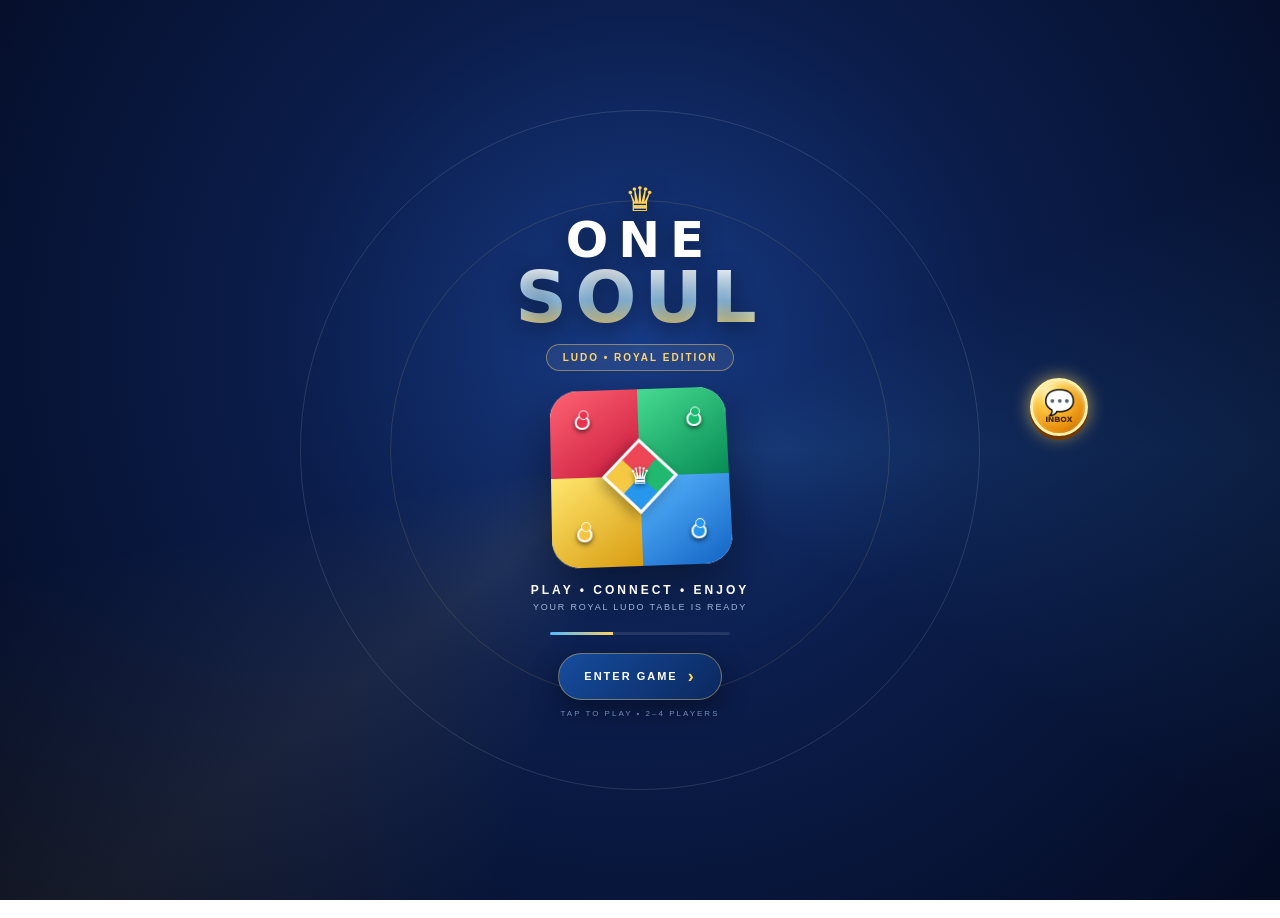
==== commit 535821af: "Update index.html" ====
--- a/index.html
+++ b/index.html
@@ -582,6 +582,31 @@
 @media(min-width:600px){.admin-stats{grid-template-columns:repeat(4,minmax(0,1fr))}}
 </style>
 
+
+<style id="one-soul-friends-inbox-styles">
+.friends-screen{max-width:760px!important;padding:12px!important}.fi-hero{padding:15px;border:2px solid #a8eaff;border-radius:19px;background:linear-gradient(145deg,#174f94,#082653);box-shadow:0 7px 0 #041735}.fi-hero h2{margin:0;color:#ffe7a0}.fi-hero p{margin:6px 0 0;color:#d5edff;font-size:11px}.fi-add{display:flex;gap:7px;margin:12px 0}.fi-add input,.fi-chat-compose input{min-width:0;flex:1;padding:12px;border:1px solid #8bdfff;border-radius:11px;background:#f8fbff;color:#10264a}.fi-tabs{display:flex;gap:7px;margin:12px 0}.fi-tabs button{flex:1;padding:10px 5px;border:1px solid #9be6ff;border-radius:10px;background:#0c3975;font-weight:900}.fi-tabs button.active{background:linear-gradient(#ffe69b,#d99b2e);color:#452900}.fi-list,.fi-chat-panel{padding:11px;border:1px solid #78d9ff;border-radius:16px;background:linear-gradient(145deg,#123c76,#071d40);margin:10px 0}.fi-person{display:flex;align-items:center;gap:9px;padding:9px;margin:6px 0;border-radius:12px;background:#0b2e5e;border:1px solid #79d5ff55}.fi-person .fi-avatar{width:42px;height:42px;flex:0 0 42px;border-radius:50%;display:grid;place-items:center;background:linear-gradient(#fff,#a8d9ff);font-size:23px}.fi-person .fi-meta{min-width:0;flex:1}.fi-person small{display:block;color:#b8d9f5;font-size:10px;margin-top:3px}.fi-person button{padding:8px 10px;border-radius:9px;background:linear-gradient(#ffe89a,#d69a2c);color:#422700;font-weight:900}.fi-empty{padding:15px;text-align:center;color:#c4ddf8;font-size:12px;border-radius:11px;background:#061a39}.fi-chat-head{display:flex;align-items:center;gap:9px;margin-bottom:9px}.fi-chat-head b{flex:1}.fi-chat-messages{height: min(48vh,390px);min-height:180px;overflow:auto;padding:9px;border-radius:12px;background:#061a38;border:1px solid #6bc8ef}.fi-bubble{max-width:84%;width:fit-content;padding:8px 10px;margin:6px 0;border-radius:12px;background:#d8f3ff;color:#09254a;font-size:12px;overflow-wrap:anywhere}.fi-bubble.mine{margin-left:auto;background:#e2ffc9}.fi-bubble small{display:block;margin-top:4px;font-size:9px;opacity:.65}.fi-media-preview{display:flex;flex-wrap:wrap;gap:7px;margin:7px 0}.fi-media-preview img,.fi-media-preview video{max-width:125px;max-height:125px;border-radius:9px;border:1px solid #9ce8ff}.fi-chat-compose{display:flex;gap:6px;margin-top:8px}.fi-chat-compose button,.fi-tools button{padding:9px 11px;border-radius:10px;background:linear-gradient(#35caff,#0759c8);border:1px solid #a8eaff;font-weight:900}.fi-tools{display:flex;gap:6px;flex-wrap:wrap;margin-top:8px}.fi-tools button{flex:1;min-width:65px}.fi-tools button.recording{background:linear-gradient(#ff9ba9,#c52648)}.fi-note{font-size:10px;color:#ffdfa0;line-height:1.5;margin:8px 0}.fi-hide{display:none!important}
+</style>
+
+
+<style id="one-soul-friends-home-entry-style">
+
+</style>
+
+
+<style id="one-soul-inbox-game-modal">
+.fi-overlay{display:none;position:fixed;inset:0;z-index:99990;align-items:center;justify-content:center;padding:12px;background:#00112b22}.fi-overlay.open{display:flex}
+.fi-modal{width:min(92vw,490px);height:min(61vh,690px);min-height:390px;display:flex;flex-direction:column;overflow:hidden;border:3px solid #4b91ed;border-radius:17px;background:#b9d8f7;box-shadow:0 8px 0 #073a8c,0 14px 30px #001b4d99;color:#fff}
+.fi-modal-tabs{height:62px;flex:0 0 62px;display:grid;grid-template-columns:1fr 1fr;background:#347fe0}.fi-modal-tabs button{font-size:clamp(17px,4vw,23px);font-weight:1000;background:linear-gradient(#448cf0,#2368cf);border:1px solid #8dbbff;border-bottom:3px solid #1d5db8}.fi-modal-tabs button.active{background:#a6cafa;color:#fff;border-bottom-color:#a6cafa}
+.fi-modal-body{flex:1;min-height:0;overflow:auto;padding:10px;background:#bfdaf7;color:#12315c}.fi-modal-body .fi-add{margin:2px 0 9px}.fi-modal-body .fi-list,.fi-modal-body .fi-chat-panel{background:transparent;border:0;padding:0;margin:0}.fi-modal-body .fi-person{background:#d8eaff;border:1px solid #8db9e8;color:#12315c}.fi-modal-body .fi-person small{color:#43648c}.fi-modal-body .fi-empty{background:#d7e9fb;color:#31577f}.fi-modal-body .fi-chat-messages{height:190px;min-height:120px;background:#e2efff;border-color:#8eb9e8}.fi-modal-body .fi-chat-panel{color:#14345d}.fi-modal-body .fi-person .fi-remove{background:linear-gradient(#ffabb3,#df4055);color:#fff}
+.fi-modal-footer{height:86px;flex:0 0 86px;background:#78a9df;display:flex;align-items:center;justify-content:space-between;padding:10px 18px;gap:10px}.fi-modal-footer span{font-size:14px;font-weight:900}.fi-close{width:55%;max-width:255px;padding:12px;border-radius:13px;border:2px solid #07551c;background:linear-gradient(#42ec62,#17b93b);box-shadow:0 4px 0 #07551c;color:white;font-size:22px;font-weight:1000}.fi-modal-body .fi-chat-compose input{background:white;color:#123}.fi-modal-body .fi-tools button{padding:6px}
+@media(max-height:600px){.fi-modal{height:80vh;min-height:0}.fi-modal-footer{height:65px;flex-basis:65px}.fi-modal-tabs{height:48px;flex-basis:48px}}
+</style>
+<style id="one-soul-floating-inbox-style">
+#fiFloatingBubble{position:fixed;right:12px;top:42%;z-index:99999;width:58px;height:58px;border-radius:50%;display:flex;align-items:center;justify-content:center;flex-direction:column;gap:0;background:radial-gradient(circle at 30% 22%,#fff5b9 0,#ffcb43 27%,#e58a08 72%,#854400 100%);border:3px solid #fff0a8;box-shadow:0 4px 0 #713900,0 0 18px #ffd65caa, inset 0 2px 5px #fff9;color:#452300;touch-action:none;user-select:none;-webkit-user-select:none;padding:0}#fiFloatingBubble .fi-float-icon{font-size:25px;line-height:25px}#fiFloatingBubble .fi-float-label{font-size:8px;font-weight:1000;letter-spacing:.35px;line-height:10px}#fiFloatingBubble:active{filter:brightness(1.12)}#fiFloatingBubble.fi-dragging{transform:scale(1.06);box-shadow:0 4px 0 #713900,0 0 25px #fff0a8}
+#friendsInbox.open~#fiFloatingBubble{display:none}
+@media(min-width:761px){#fiFloatingBubble{right:max(12px,calc((100vw - 760px)/2 - 68px))}}
+</style>
+
 </head>
 <body>
 
@@ -643,6 +668,27 @@
  <p class="note arcade-footer">ONE SOUL • Play together • Have fun</p>
 
   <div class="home-page-next"><div class="page-indicator"><i></i><i class="active"></i></div><button class="wide gold" onclick="show('home')">⌂　HOME PAGE</button></div>
+</section>
+<section id="friendsInbox" class="fi-overlay" aria-hidden="true">
+ <div class="fi-modal">
+  <div class="fi-modal-tabs"><button id="fiTabFriends" class="active" onclick="fiShowTab('friends')">Message</button><button id="fiTabRequests" onclick="fiShowTab('requests')">Request</button></div>
+  <div class="fi-modal-body">
+   <div id="fiFriendsView">
+    <div class="fi-add"><input id="fiFriendName" maxlength="40" placeholder="Friend username / ID"><button class="btn" onclick="fiSendRequest()">ADD</button></div>
+    <div id="fiFriendsList" class="fi-list"><div class="fi-empty">Your friends will appear here.</div></div>
+    <div id="fiChatPanel" class="fi-chat-panel fi-hide">
+     <div class="fi-chat-head"><button class="btn" onclick="fiCloseChat()">←</button><div class="fi-avatar">👤</div><b id="fiChatName">Friend</b><button class="btn" onclick="fiCloseChat()">✕</button></div>
+     <div id="fiChatMessages" class="fi-chat-messages"><div class="fi-empty">Start your conversation.</div></div>
+     <div class="fi-tools"><button onclick="fiInsertEmoji('😀')">😀</button><button onclick="fiInsertEmoji('😍')">😍</button><button onclick="fiInsertEmoji('😂')">😂</button><button onclick="fiInsertEmoji('❤️')">❤️</button><button onclick="fiInsertEmoji('👍')">👍</button><button onclick="fiPickMedia()">🖼️</button><button id="fiVoiceBtn" onclick="fiToggleVoice()">🎙️</button></div>
+     <input id="fiMediaInput" type="file" accept="image/*,video/*" multiple class="fi-hide" onchange="fiHandleMedia(event)">
+     <div id="fiMediaPreview" class="fi-media-preview"></div>
+     <div class="fi-chat-compose"><input id="fiMessageInput" maxlength="1000" placeholder="Write a message…" onkeydown="if(event.key==='Enter')fiSendMessage()"><button onclick="fiSendMessage()">➤</button></div>
+    </div>
+   </div>
+   <div id="fiRequestsList" class="fi-list fi-hide"><div class="fi-empty">No friend requests.</div></div>
+  </div>
+  <div class="fi-modal-footer"><span id="fiStatus">Only Friend</span><button class="fi-close" onclick="closeFriendsInbox()">Close</button></div>
+ </div>
 </section>
 <section id="ludoSelect" class="screen">
  <div class="top"><button class="btn" onclick="show('home')">← Home</button><div class="brand">🎲 LUDO MODE</div><span></span></div>
@@ -857,8 +903,9 @@
 
 function addFriend(p){
  const name=p===0?(profile.name||'You'):names[p];
- const msg=$('giftModalMessage');
- if(msg)msg.textContent='Friend request sent to '+name+'! 👥';
+ openFriendsInbox();
+ if(p!==0&&$('fiFriendName'))$('fiFriendName').value=name;
+ fiSetStatus(p===0?'Add a friend by entering their ONE SOUL username or ID.':'Player name filled in. Confirm the correct ONE SOUL username or ID, then tap ADD.');
 }
 function openGiftTo(p){
  const name=p===0?(profile.name||'You'):names[p];
@@ -1272,4 +1319,55 @@
 async function adminAction(method,args,label){const a=liveRoomAdapter(),status=document.getElementById('adminModerationStatus');if(!adminAuthorized||adminPreview||!a||typeof a[method]!=='function'){if(status)status.textContent=label+' is a preview only. Connect the Firebase admin adapter and secure Cloud Function to enable it.';return;}try{if(method==='muteUser')args.durationSeconds=600;await a[method](args);if(status)status.textContent=label+' completed by the server.';}catch(e){if(status)status.textContent=label+' failed: '+(e.message||'Server rejected the action.');}}
 </script>
 
+
+<script id="one-soul-friends-inbox-actions">
+// Friends & Inbox: local preview now; the same contract can be connected to Firebase later.
+const FI_STORE='one_soul_fi_v1';
+let fiTab='friends',fiCurrentFriend=null,fiFriends=[],fiRequests=[],fiSent=[],fiMessages={},fiMediaFiles=[],fiRecorder=null,fiRecordChunks=[];
+function fiAdapter(){const a=window.ONE_SOUL_FIREBASE_ADAPTER;return a&&typeof a==='object'?a:null;}
+function fiLoad(){try{const d=JSON.parse(localStorage.getItem(FI_STORE)||'{}');fiFriends=Array.isArray(d.friends)?d.friends:[];fiRequests=Array.isArray(d.requests)?d.requests:[];fiSent=Array.isArray(d.sent)?d.sent:[];fiMessages=d.messages&&typeof d.messages==='object'?d.messages:{};}catch(e){fiFriends=[];fiRequests=[];fiSent=[];fiMessages={};}fiCleanupExpired();}
+function fiSave(){try{localStorage.setItem(FI_STORE,JSON.stringify({friends:fiFriends,requests:fiRequests,sent:fiSent,messages:fiMessages}));}catch(e){fiSetStatus('Device storage is full. Connect Firebase Storage for media and cloud chat.');}}
+function fiSetStatus(t){const e=$('fiStatus');if(e)e.textContent=t;}
+function fiCleanupExpired(){const cutoff=Date.now()-86400000;Object.keys(fiMessages).forEach(k=>{fiMessages[k]=(fiMessages[k]||[]).filter(m=>Number(m.createdAt||0)>cutoff);});fiSave();const a=fiAdapter();if(a&&typeof a.deleteExpiredDirectMessages==='function')Promise.resolve(a.deleteExpiredDirectMessages({olderThanMs:86400000})).catch(()=>{});}
+function fiEscape(s){return String(s==null?'':s).replace(/[&<>"']/g,c=>({'&':'&amp;','<':'&lt;','>':'&gt;','"':'&quot;',"'":'&#39;'}[c]));}
+function openFriendsInbox(){fiLoad();const ov=$('friendsInbox');ov.classList.add('open');ov.setAttribute('aria-hidden','false');fiShowTab('friends');fiRender();fiSubscribe();}
+function closeFriendsInbox(){const ov=$('friendsInbox');ov.classList.remove('open');ov.setAttribute('aria-hidden','true');fiCloseChat();}
+function fiShowTab(tab){fiTab=tab;$('fiTabFriends').classList.toggle('active',tab==='friends');$('fiTabRequests').classList.toggle('active',tab==='requests');$('fiFriendsView').classList.toggle('fi-hide',tab!=='friends');$('fiRequestsList').classList.toggle('fi-hide',tab!=='requests');if(tab==='requests')fiRender();}
+function fiRender(){const fb=$('fiFriendsList'),rb=$('fiRequestsList');if(!fb||!rb)return;fb.replaceChildren();rb.replaceChildren();if(!fiFriends.length)fb.innerHTML='<div class="fi-empty">No friends yet. Add a username above.</div>';fiFriends.slice(0,10).forEach((f,i)=>{const row=document.createElement('div');row.className='fi-person';row.innerHTML='<div class="fi-avatar">👤</div><div class="fi-meta"><b>'+fiEscape(f.name)+'</b><small>ONE SOUL friend</small></div><button type="button">CHAT</button><button type="button" class="fi-remove">REMOVE</button>';row.querySelector('button').onclick=()=>fiOpenChat(f);row.querySelector('.fi-remove').onclick=()=>fiRemoveFriend(i);fb.appendChild(row);});if(!fiRequests.length&&!fiSent.length)rb.innerHTML='<div class="fi-empty">No friend requests.</div>';fiSent.slice(0,10).forEach((r,i)=>{const row=document.createElement('div');row.className='fi-person';row.innerHTML='<div class="fi-avatar">⏳</div><div class="fi-meta"><b>'+fiEscape(r.name)+'</b><small>Request sent • waiting</small></div><button type="button">CANCEL</button>';row.querySelector('button').onclick=()=>fiCancelRequest(i);rb.appendChild(row);});fiRequests.slice(0,10).forEach((r,i)=>{const row=document.createElement('div');row.className='fi-person';row.innerHTML='<div class="fi-avatar">📩</div><div class="fi-meta"><b>'+fiEscape(r.name)+'</b><small>Friend request</small></div><button type="button">ACCEPT</button>';row.querySelector('button').onclick=()=>fiAcceptRequest(i);rb.appendChild(row);});}
+function fiRemoveFriend(i){const f=fiFriends[i];if(!f)return;const a=fiAdapter();if(a&&typeof a.removeFriend==='function')Promise.resolve(a.removeFriend({friendId:f.id||f.uid||f.name})).catch(e=>fiSetStatus('Remove failed: '+(e.message||'Firebase error.')));fiFriends.splice(i,1);fiSave();fiRender();fiSetStatus('Friend removed from this device list.');}
+function fiCancelRequest(i){const r=fiSent[i];if(!r)return;const a=fiAdapter();if(a&&typeof a.cancelFriendRequest==='function')Promise.resolve(a.cancelFriendRequest({requestId:r.id||null,username:r.name})).catch(e=>fiSetStatus('Cancel failed: '+(e.message||'Firebase error.')));fiSent.splice(i,1);fiSave();fiRender();fiSetStatus('Request cancelled.');}
+async function fiSendRequest(){const input=$('fiFriendName'),name=(input.value||'').trim();if(!name){fiSetStatus('Enter your friend username or ID first.');return;}if(fiFriends.length>=10){fiSetStatus('Maximum 10 friends allowed. Remove one friend first.');return;}if(fiSent.length>=10){fiSetStatus('Maximum 10 pending sent requests allowed.');return;}const a=fiAdapter();if(a&&typeof a.sendFriendRequest==='function'){try{await a.sendFriendRequest({username:name,fromName:profile.name||'Player'});fiSetStatus('Friend request sent.');input.value='';return;}catch(e){fiSetStatus('Request failed: '+(e.message||'Check Firebase connection.'));return;}}if(fiFriends.some(f=>f.name.toLowerCase()===name.toLowerCase())){fiSetStatus('This friend is already in your list.');return;}if(name.toLowerCase()===(profile.name||'').toLowerCase()){fiSetStatus('You cannot add yourself.');return;}fiSent.push({name,createdAt:Date.now()});fiSave();fiRender();input.value='';fiSetStatus('Preview request added on this device. Real friend requests need Firebase.');}
+function fiAcceptRequest(i){const r=fiRequests[i];if(!r)return;if(fiFriends.length>=10){fiSetStatus('Maximum 10 friends allowed. Remove one first.');return;}const a=fiAdapter();if(a&&typeof a.acceptFriendRequest==='function'){Promise.resolve(a.acceptFriendRequest({requestId:r.id||null,username:r.name})).then(()=>{fiFriends.push({id:r.uid||r.id||r.name,name:r.name});fiRequests.splice(i,1);fiSave();fiRender();}).catch(e=>fiSetStatus('Could not accept: '+(e.message||'Firebase error.')));return;}fiFriends.push({id:r.name,name:r.name});fiRequests.splice(i,1);fiSave();fiRender();fiSetStatus('Accepted in local preview only.');}
+let fiUnsubscribe=null;
+function fiSubscribe(){const a=fiAdapter();if(!a||typeof a.subscribeFriends!=='function'){fiSetStatus('LOCAL PREVIEW • Firebase connection can be added later.');return;}try{if(fiUnsubscribe)fiUnsubscribe();fiUnsubscribe=a.subscribeFriends({onFriends(list){fiFriends=Array.isArray(list)?list:[];fiRender();},onRequests(list){fiRequests=Array.isArray(list)?list:[];fiRender();},onMessage(m){if(m&&fiCurrentFriend)fiRenderMessages();}})||null;fiSetStatus('FIREBASE FRIENDS CONNECTED');}catch(e){fiSetStatus('Firebase listener error: '+(e.message||'Check setup.'));}}
+function fiOpenChat(friend){fiCurrentFriend=friend;fiChatKey=String(friend.id||friend.uid||friend.name);$('fiChatName').textContent=friend.name||'Friend';$('fiChatPanel').classList.remove('fi-hide');fiShowTab('friends');fiCleanupExpired();fiRenderMessages();const a=fiAdapter();if(a&&typeof a.subscribeDirectMessages==='function'){try{if(fiChatUnsub)fiChatUnsub();fiChatUnsub=a.subscribeDirectMessages({friendId:fiChatKey,onMessages(items){fiMessages[fiChatKey]=Array.isArray(items)?items:[];fiRenderMessages();}})||null;}catch(e){fiSetStatus('Chat listener error: '+(e.message||'Firebase error.'));}}}
+let fiChatKey='',fiChatUnsub=null;
+function fiCloseChat(){if(fiChatUnsub){try{fiChatUnsub();}catch(e){}fiChatUnsub=null;}$('fiChatPanel').classList.add('fi-hide');fiCurrentFriend=null;fiMediaFiles=[];$('fiMediaPreview').replaceChildren();}
+function fiRenderMessages(){const box=$('fiChatMessages');if(!box||!fiChatKey)return;const arr=(fiMessages[fiChatKey]||[]).filter(m=>Date.now()-Number(m.createdAt||0)<86400000);fiMessages[fiChatKey]=arr;box.replaceChildren();if(!arr.length){box.innerHTML='<div class="fi-empty">No messages yet. Say hello 👋</div>';return;}arr.forEach(m=>{const d=document.createElement('div');d.className='fi-bubble'+(m.mine?' mine':'');if(m.type==='media'){const label=m.fileName||'Photo / video';d.textContent='📎 '+label;}else if(m.type==='voice'){d.textContent='🎙️ Voice message';}else d.textContent=m.text||'';const small=document.createElement('small');small.textContent=new Date(m.createdAt).toLocaleString();d.appendChild(small);box.appendChild(d);});box.scrollTop=box.scrollHeight;fiSave();}
+async function fiSendMessage(){if(!fiCurrentFriend)return;const input=$('fiMessageInput'),text=(input.value||'').trim();if(!text)return;const msg={text,type:'text',mine:true,createdAt:Date.now(),senderName:profile.name||'You'};const a=fiAdapter();if(a&&typeof a.sendDirectMessage==='function'){try{await a.sendDirectMessage({friendId:fiChatKey,message:msg});input.value='';return;}catch(e){fiSetStatus('Message not sent: '+(e.message||'Firebase error.'));return;}}(fiMessages[fiChatKey]||(fiMessages[fiChatKey]=[])).push(msg);fiSave();fiRenderMessages();input.value='';fiSetStatus('Preview message saved on this device only.');}
+function fiInsertEmoji(e){const i=$('fiMessageInput');i.value+=e;i.focus();}
+function fiPickMedia(){$('fiMediaInput').click();}
+function fiHandleMedia(e){fiMediaFiles=Array.from(e.target.files||[]).slice(0,5);const box=$('fiMediaPreview');box.replaceChildren();fiMediaFiles.forEach(f=>{const d=document.createElement('div');d.textContent=(f.type.startsWith('video/')?'🎥 ':'🖼️ ')+f.name;d.style.cssText='padding:7px;background:#0a3265;border-radius:8px;font-size:10px';box.appendChild(d);});if(fiMediaFiles.length)fiSetStatus('Selected media. Tap SEND MEDIA to upload after Firebase Storage is connected.');if(fiMediaFiles.length){const b=document.createElement('button');b.className='btn';b.textContent='SEND MEDIA';b.onclick=fiSendMedia;box.appendChild(b);}}
+async function fiSendMedia(){if(!fiCurrentFriend||!fiMediaFiles.length)return;const a=fiAdapter();if(!a||typeof a.uploadDirectMedia!=='function'){fiSetStatus('Media selected, but upload needs Firebase Storage. No file has been sent.');return;}for(const file of fiMediaFiles){try{const uploaded=await a.uploadDirectMedia({friendId:fiChatKey,file});if(typeof a.sendDirectMessage==='function')await a.sendDirectMessage({friendId:fiChatKey,message:{type:'media',fileName:file.name,mediaUrl:uploaded&&uploaded.url||'',createdAt:Date.now(),mine:true}});}catch(e){fiSetStatus('Media upload failed: '+(e.message||'Storage error.'));return;}}fiMediaFiles=[];$('fiMediaPreview').replaceChildren();$('fiMediaInput').value='';fiSetStatus('Media uploaded and sent.');}
+async function fiToggleVoice(){if(fiRecorder&&fiRecorder.state==='recording'){fiRecorder.stop();$('fiVoiceBtn').textContent='🎙️ VOICE';$('fiVoiceBtn').classList.remove('recording');return;}if(!navigator.mediaDevices||!navigator.mediaDevices.getUserMedia||typeof MediaRecorder==='undefined'){fiSetStatus('Voice recording is not supported in this browser.');return;}try{const stream=await navigator.mediaDevices.getUserMedia({audio:true});fiRecordChunks=[];fiRecorder=new MediaRecorder(stream);fiRecorder.ondataavailable=e=>{if(e.data&&e.data.size)fiRecordChunks.push(e.data)};fiRecorder.onstop=async()=>{stream.getTracks().forEach(t=>t.stop());const blob=new Blob(fiRecordChunks,{type:fiRecorder.mimeType||'audio/webm'});const a=fiAdapter();if(a&&typeof a.uploadDirectMedia==='function'&&typeof a.sendDirectMessage==='function'){try{const file=new File([blob],'voice-note.webm',{type:blob.type});const uploaded=await a.uploadDirectMedia({friendId:fiChatKey,file});await a.sendDirectMessage({friendId:fiChatKey,message:{type:'voice',mediaUrl:uploaded&&uploaded.url||'',createdAt:Date.now(),mine:true}});fiSetStatus('Voice message sent.');}catch(e){fiSetStatus('Voice upload failed: '+(e.message||'Storage error.'));}}else{fiSetStatus('Voice note recorded, but sending it requires Firebase Storage.');}};fiRecorder.start();$('fiVoiceBtn').textContent='⏹ STOP';$('fiVoiceBtn').classList.add('recording');fiSetStatus('Recording voice note… tap STOP when finished.');}catch(e){fiSetStatus('Microphone permission was not granted.');}}
+function fiRefresh(){fiCleanupExpired();fiRender();fiSetStatus(fiAdapter()?'Refreshing Firebase friends…':'LOCAL PREVIEW • Firebase connection can be added later.');}
+</script>
+
+
+<button id="fiFloatingBubble" type="button" aria-label="Open messages and friends" title="Drag up or down • Tap to open" onclick="fiFloatingClick(event)"><span class="fi-float-icon">💬</span><span class="fi-float-label">INBOX</span></button>
+
+
+<script id="one-soul-floating-inbox-actions">
+(function(){
+ const bubble=document.getElementById('fiFloatingBubble');if(!bubble)return;
+ let startY=0,startTop=0,moved=false,pointerId=null;
+ try{const saved=localStorage.getItem('os_fi_bubble_top');if(saved){bubble.style.top=Math.max(8,Math.min(window.innerHeight-70,Number(saved)))+'px';bubble.style.transform='none';}}catch(e){}
+ bubble.addEventListener('pointerdown',function(e){if(e.button!==undefined&&e.button!==0)return;startY=e.clientY;startTop=bubble.getBoundingClientRect().top;moved=false;pointerId=e.pointerId;try{bubble.setPointerCapture(pointerId)}catch(err){};});
+ bubble.addEventListener('pointermove',function(e){if(pointerId===null||e.pointerId!==pointerId)return;const dy=e.clientY-startY;if(Math.abs(dy)>5)moved=true;if(moved){const top=Math.max(8,Math.min(window.innerHeight-bubble.offsetHeight-8,startTop+dy));bubble.style.top=top+'px';bubble.style.transform='none';bubble.classList.add('fi-dragging');}});
+ function finish(e){if(pointerId===null)return;if(moved){try{localStorage.setItem('os_fi_bubble_top',String(Math.round(bubble.getBoundingClientRect().top)))}catch(err){};setTimeout(()=>bubble.classList.remove('fi-dragging'),120);}pointerId=null;}
+ bubble.addEventListener('pointerup',finish);bubble.addEventListener('pointercancel',finish);
+ window.fiFloatingClick=function(e){if(moved){e.preventDefault();e.stopImmediatePropagation();moved=false;return;}if(typeof openFriendsInbox==='function')openFriendsInbox();};
+})();
+</script>
+
 </body></html>
